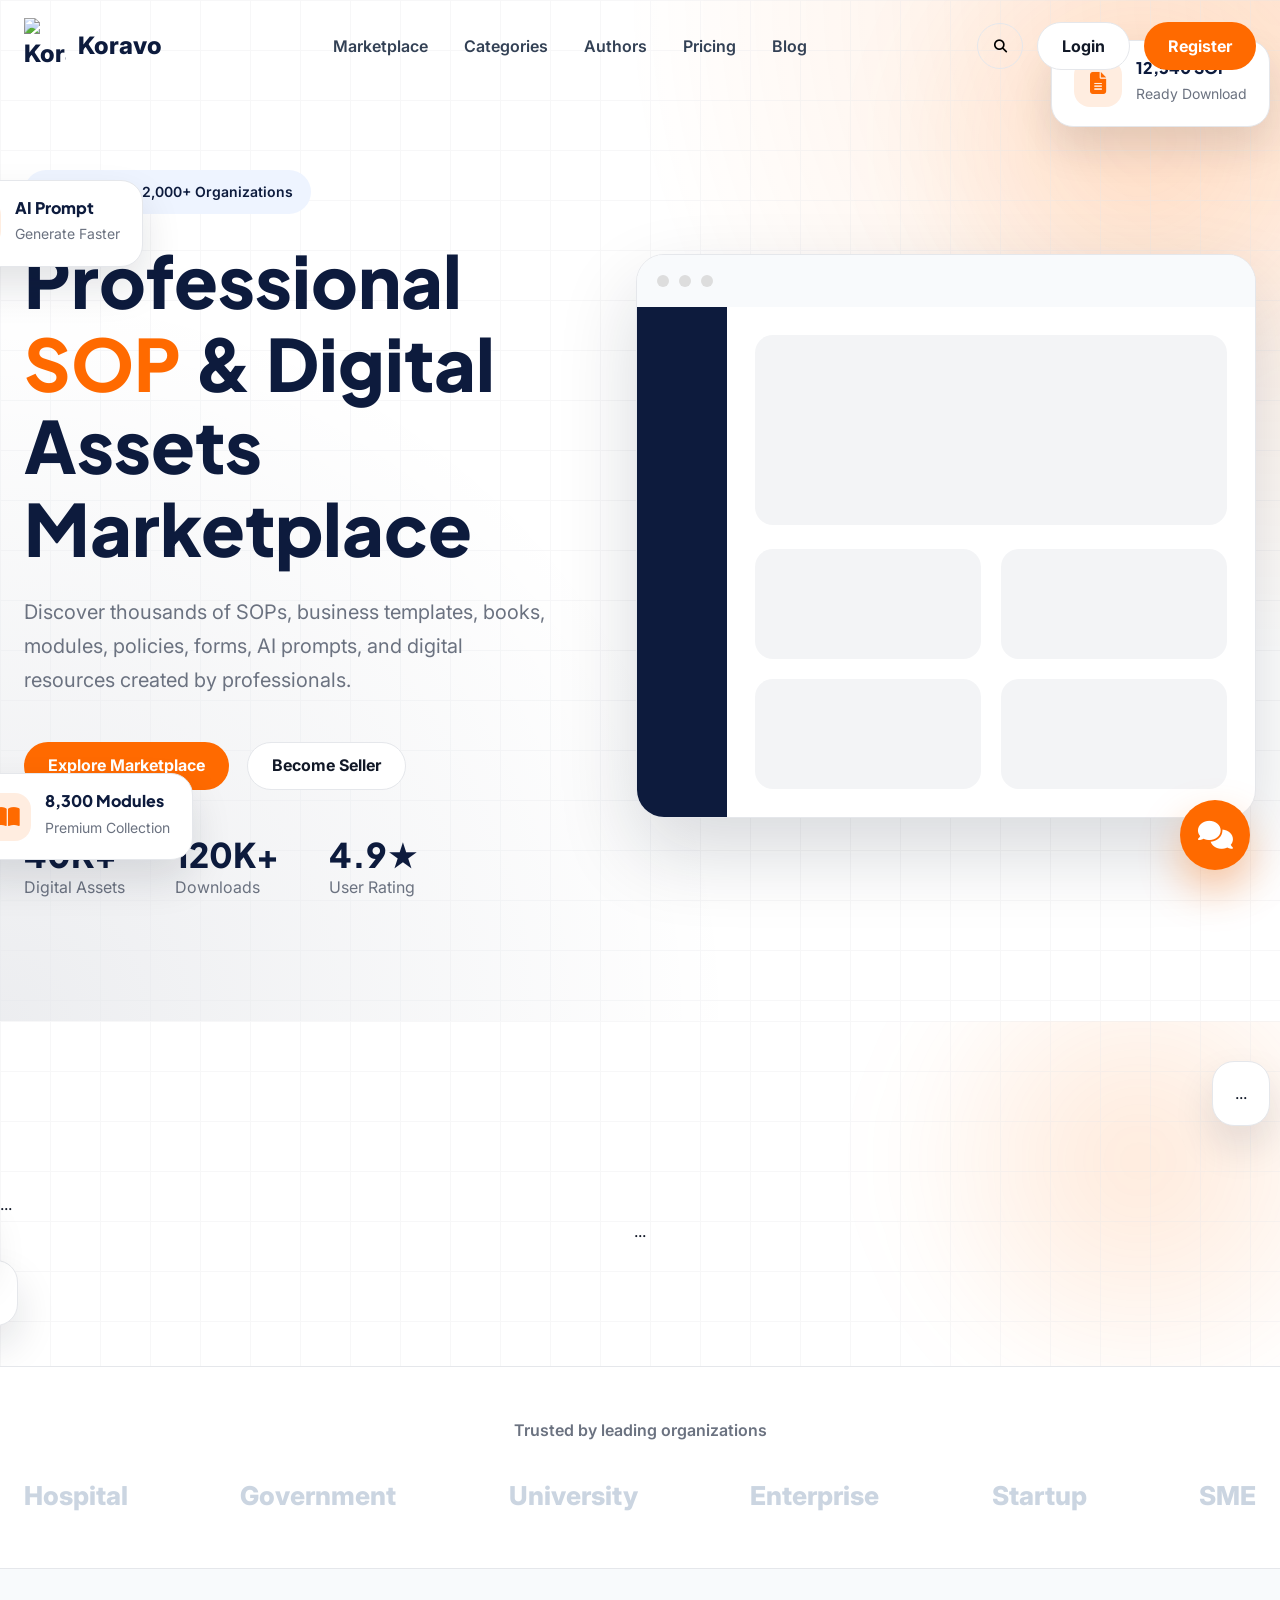
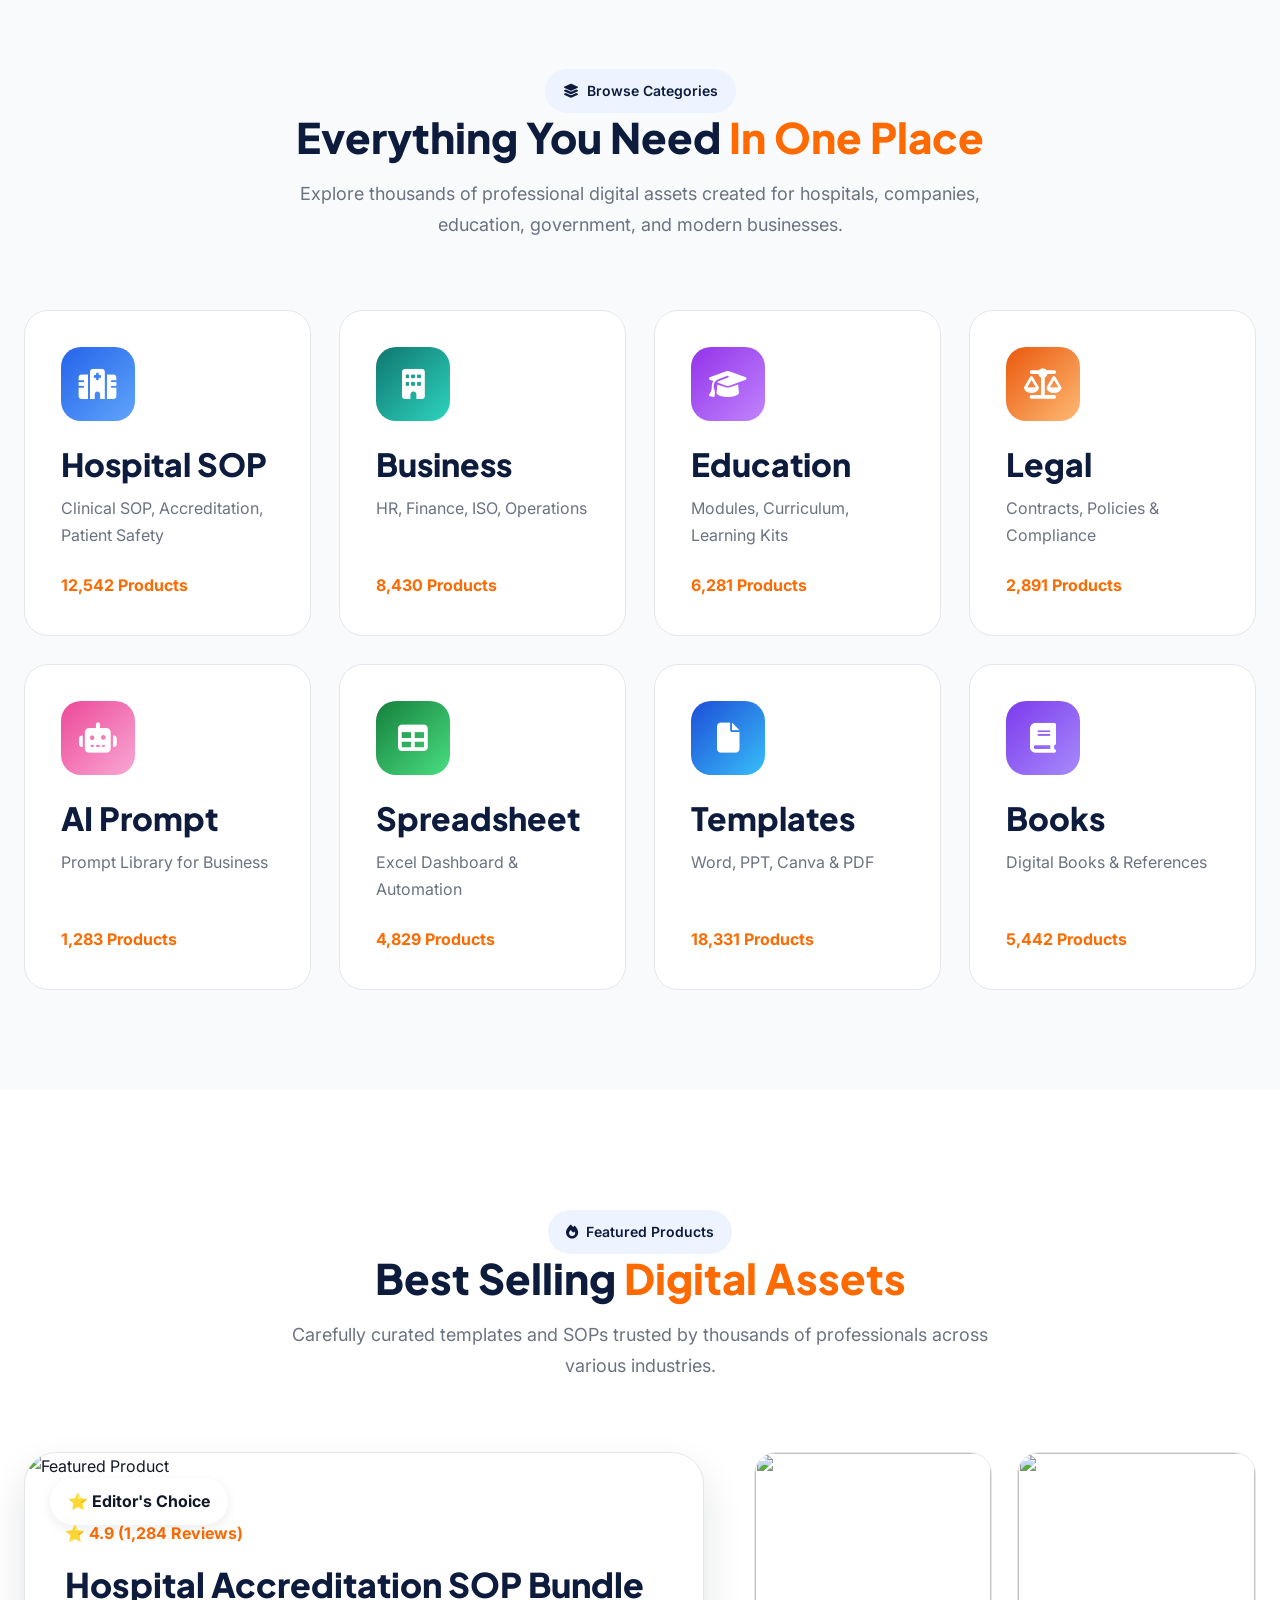
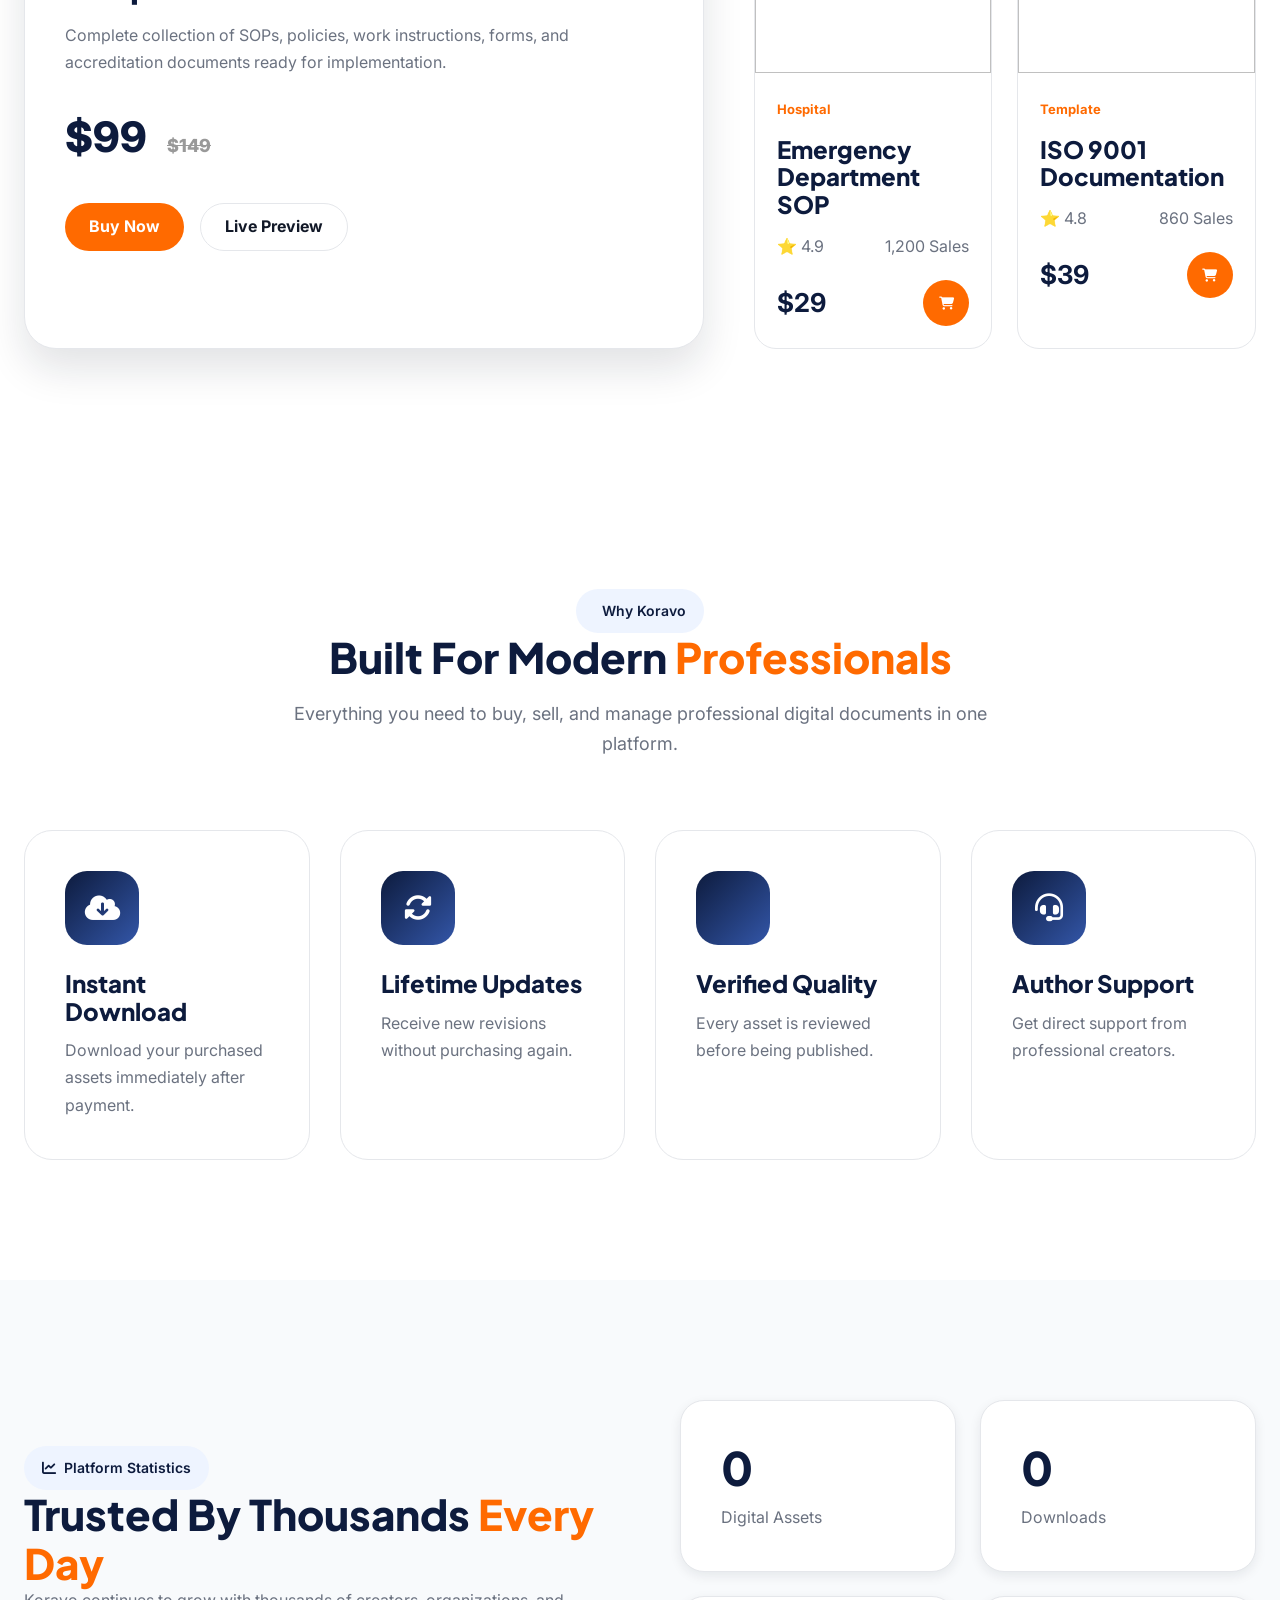
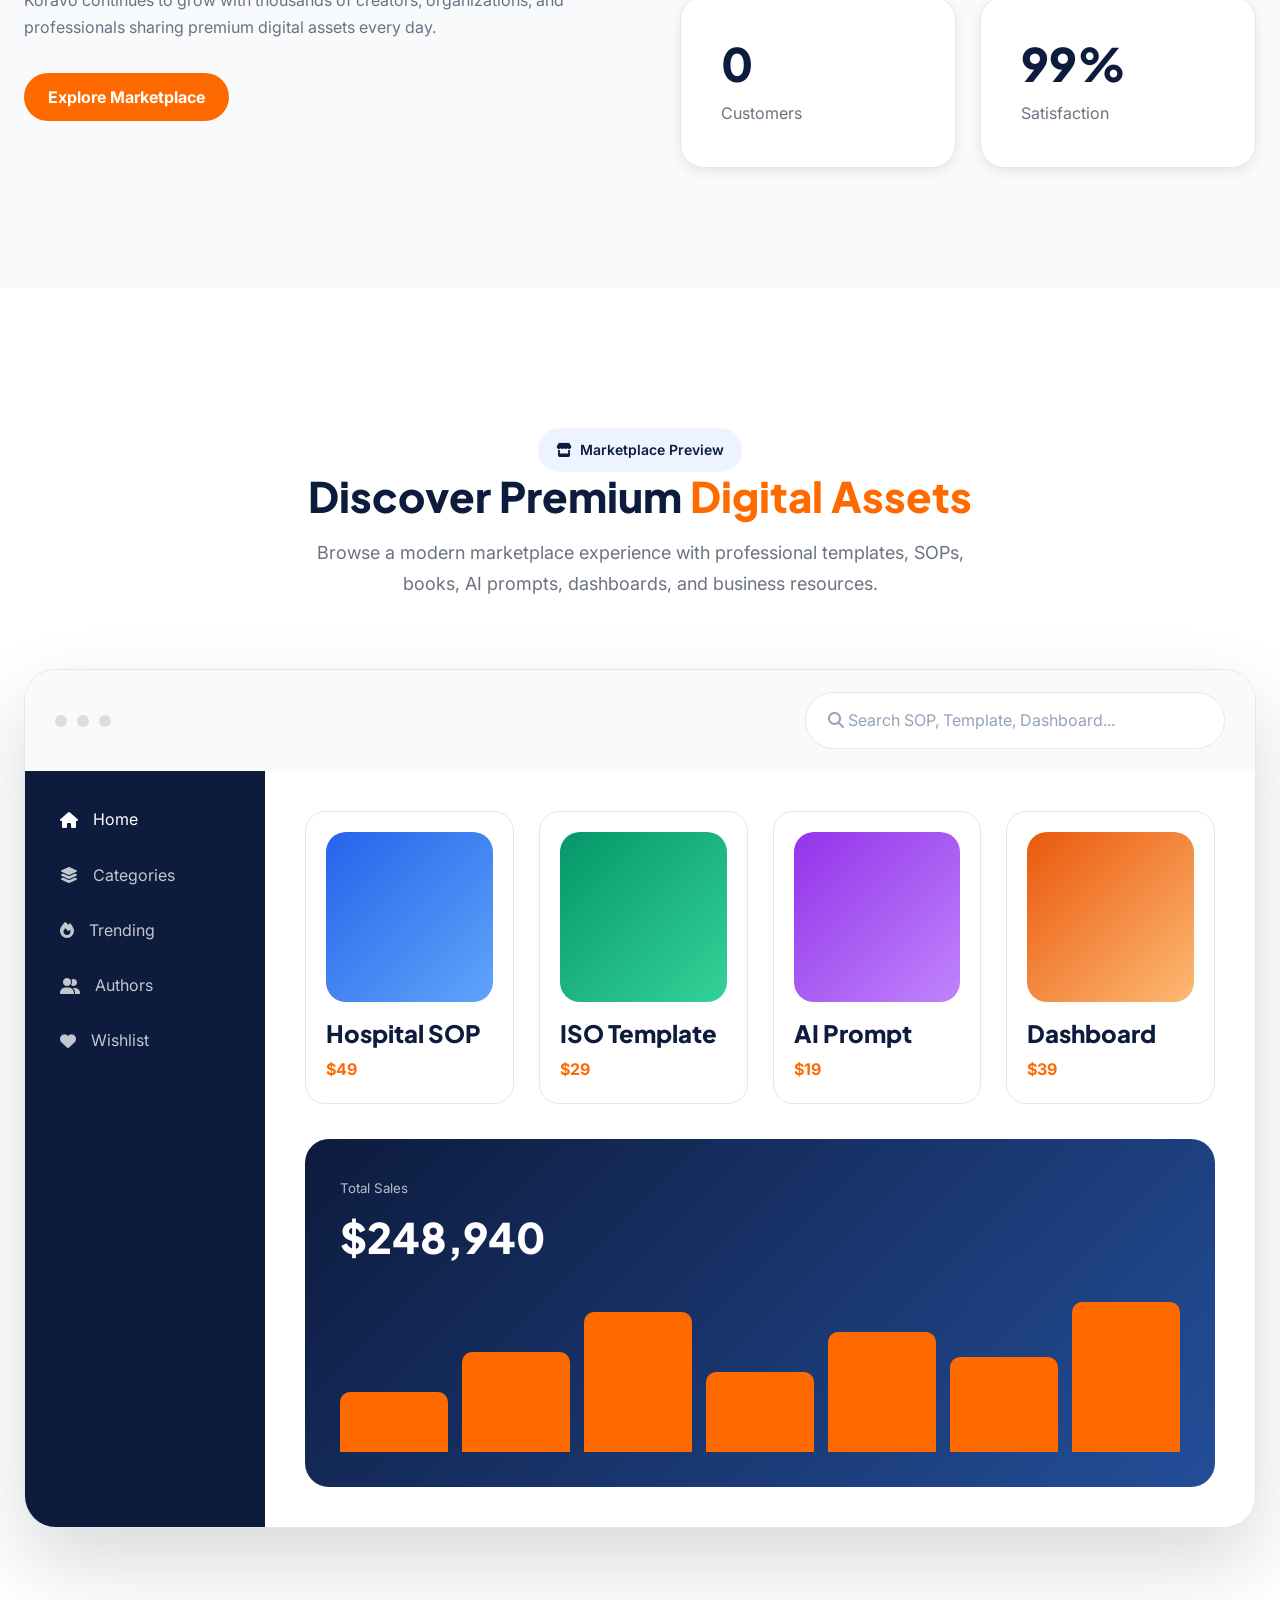
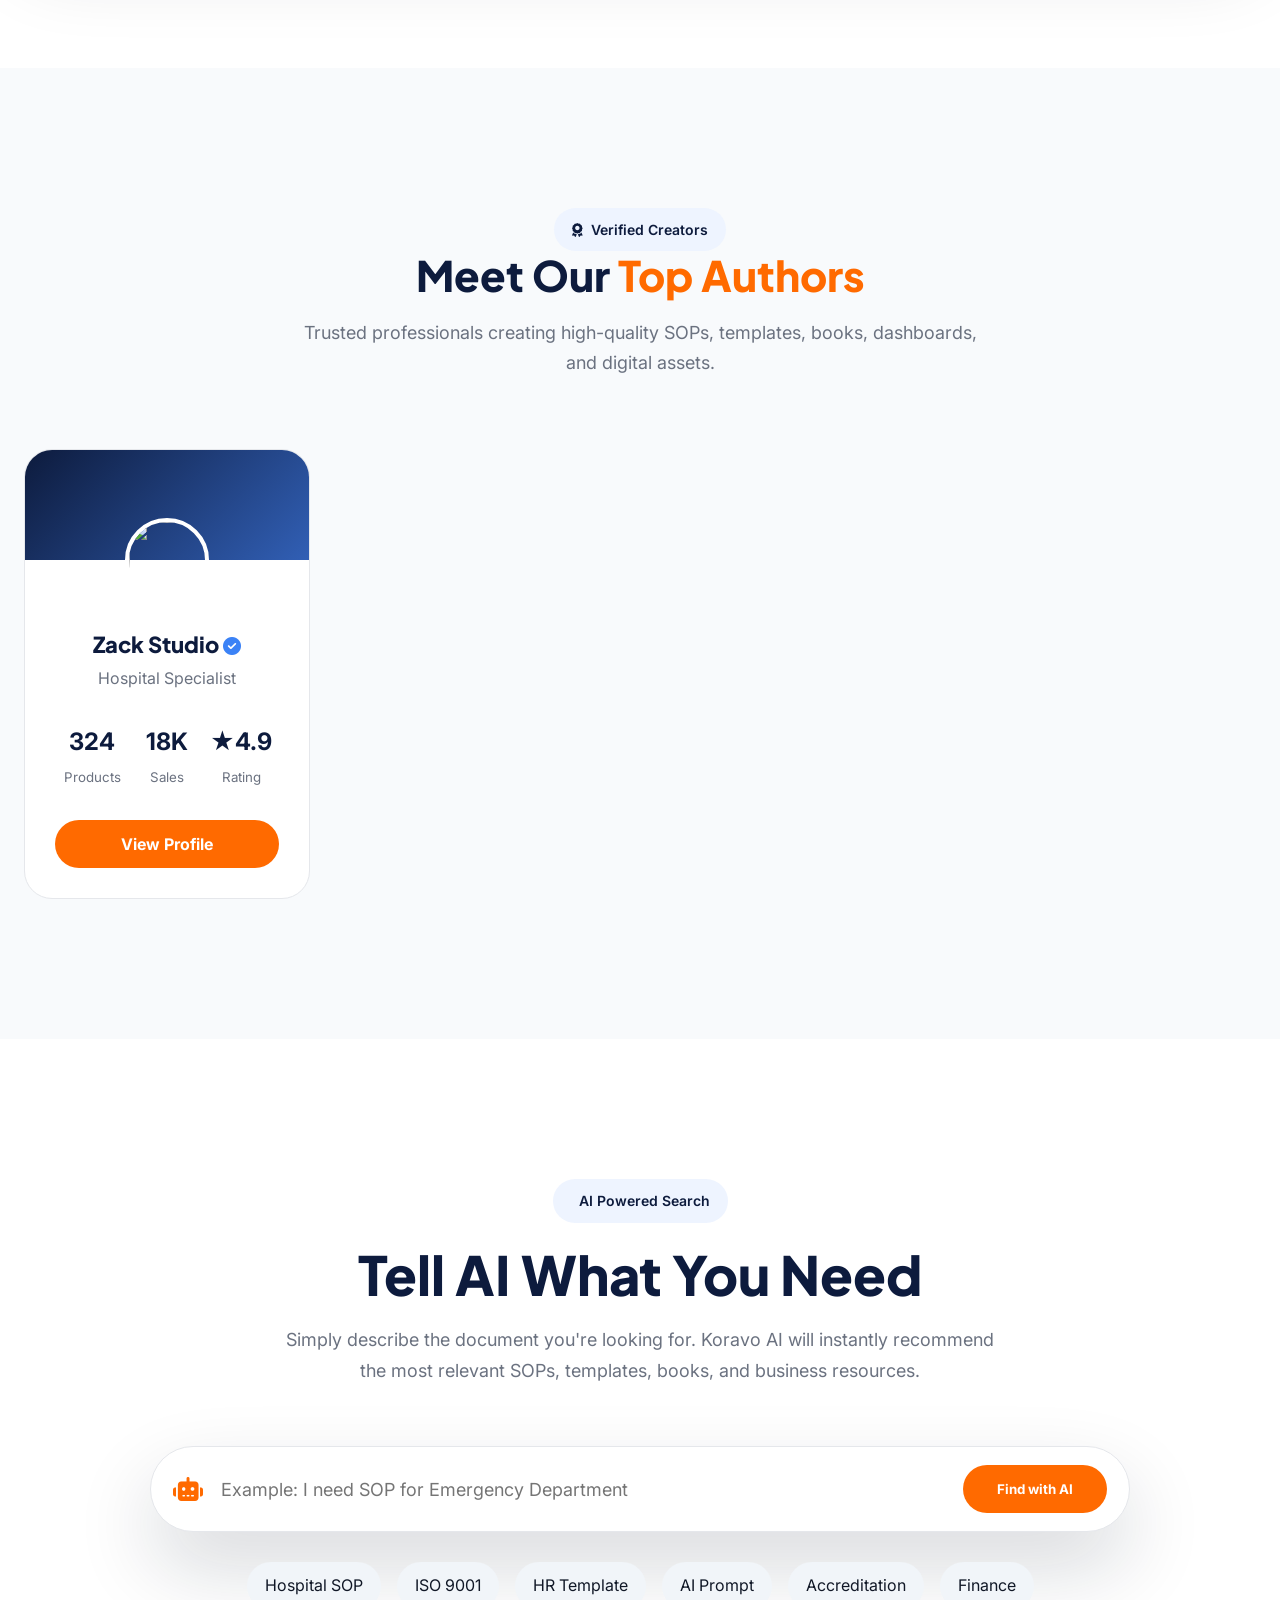
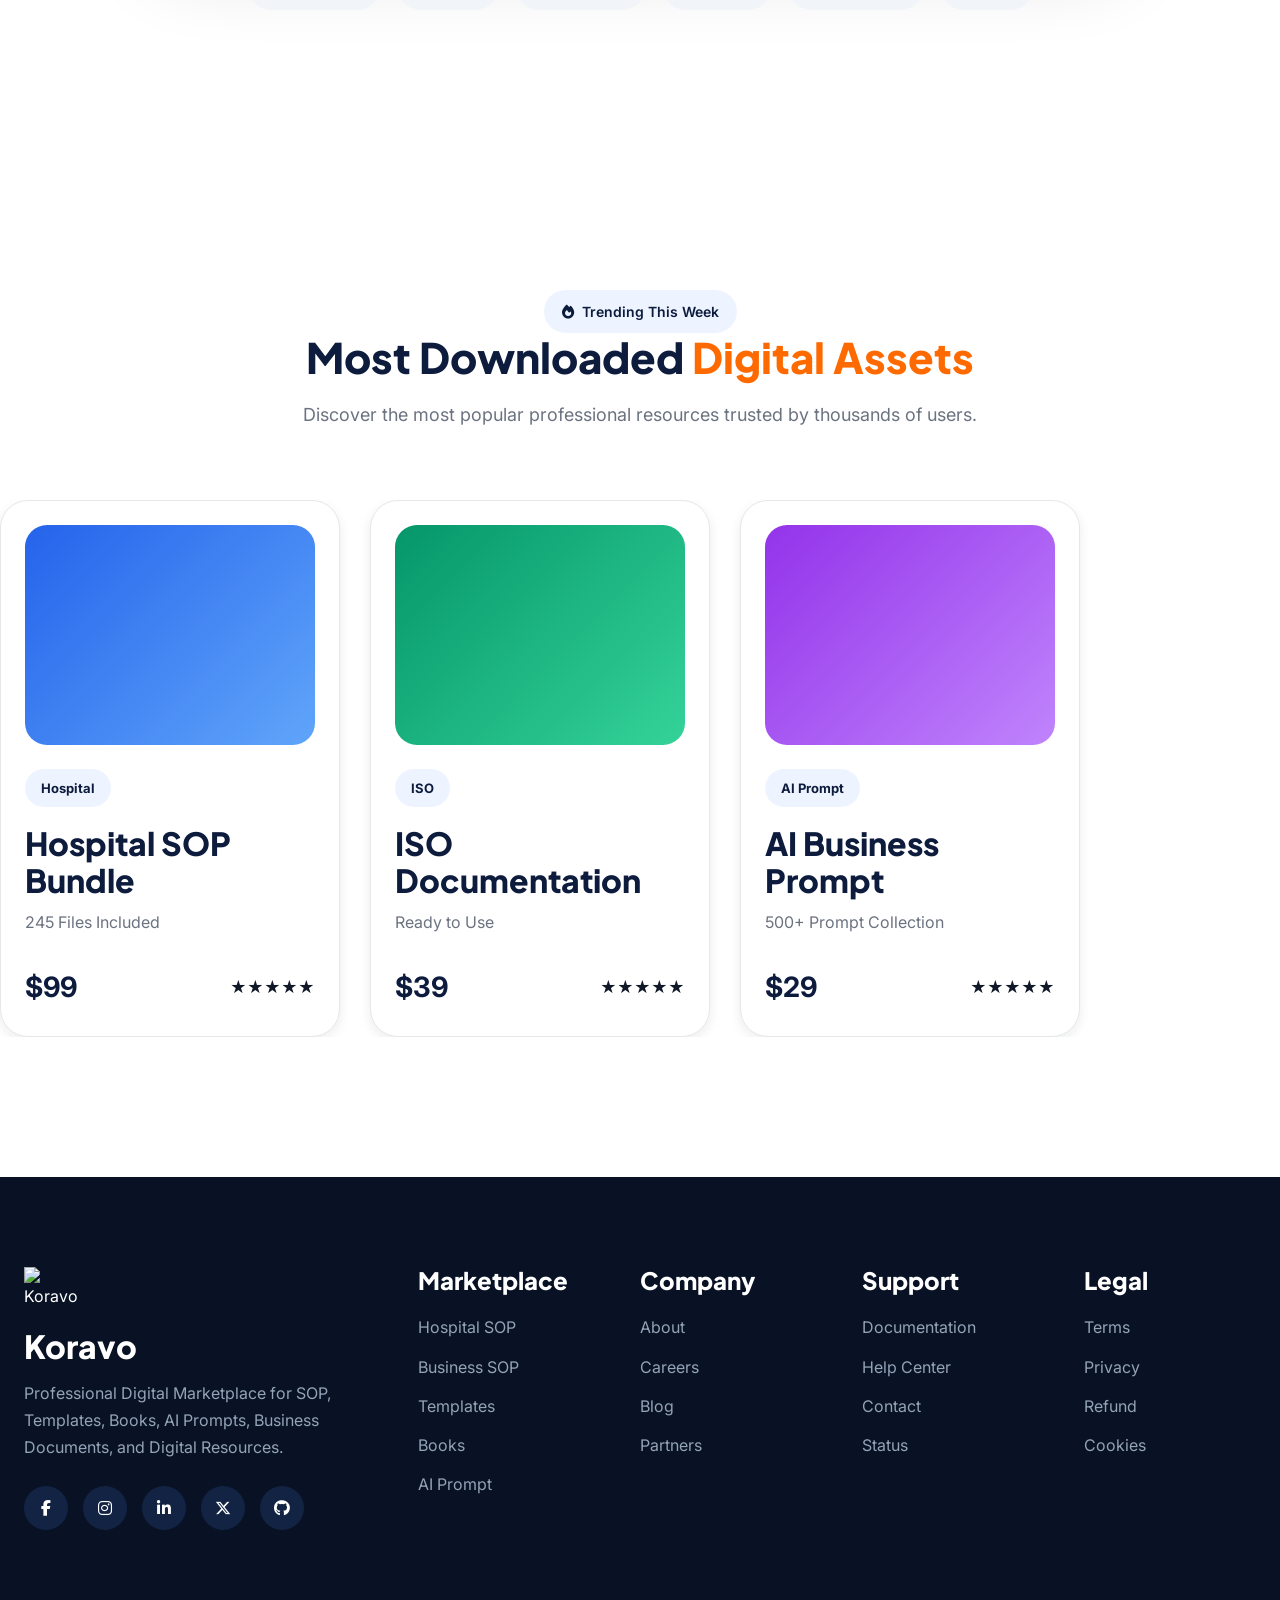
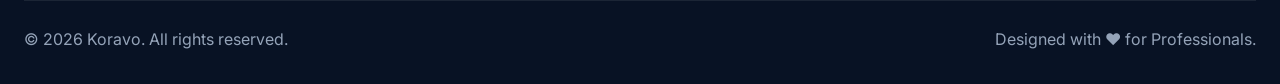
==== index.html @ 61881cd0 "landing page" ====
<!doctype html>
<html lang="en">
  <head>
    <meta charset="UTF-8" />
    <meta name="viewport" content="width=device-width, initial-scale=1.0" />

    <title>Koravo - Professional Digital Marketplace</title>

    <link rel="stylesheet" href="assets/css/variables.css" />
    <link rel="stylesheet" href="assets/css/style.css" />
    <link rel="stylesheet" href="assets/css/components.css" />
    <link rel="stylesheet" href="assets/css/animations.css" />
    <link rel="stylesheet" href="assets/css/responsive.css" />

    <link
      rel="stylesheet"
      href="https://cdnjs.cloudflare.com/ajax/libs/font-awesome/6.7.2/css/all.min.css"
    />
  </head>
  <body>
    <header class="navbar">
      <div class="container">
        <div class="navbar__wrapper">
          <!-- Logo -->

          <a href="#" class="navbar__logo">
            <img src="assets/images/logo.svg" alt="Koravo" />

            <span>Koravo</span>
          </a>

          <!-- Menu -->

          <nav class="navbar__menu">
            <ul>
              <li>
                <a href="#">Marketplace</a>
              </li>

              <li>
                <a href="#">Categories</a>
              </li>

              <li>
                <a href="#">Authors</a>
              </li>

              <li>
                <a href="#">Pricing</a>
              </li>

              <li>
                <a href="#">Blog</a>
              </li>
            </ul>
          </nav>

          <!-- Right -->

          <div class="navbar__right">
            <button class="search-btn">
              <i class="fa-solid fa-magnifying-glass"></i>
            </button>

            <a href="#" class="btn btn-light"> Login </a>

            <a href="#" class="btn btn-primary"> Register </a>

            <button class="mobile-toggle">
              <i class="fa-solid fa-bars"></i>
            </button>
          </div>
        </div>
      </div>
    </header>
    <!--====================================
    HERO
=====================================-->

    <section class="hero">
      <div class="hero__bg"></div>

      <div class="container">
        <div class="hero__wrapper">
          <!-- LEFT -->

          <div class="hero__content">
            <span class="badge">
              <i class="fa-solid fa-shield-heart"></i>

              Trusted by 2,000+ Organizations
            </span>

            <h1 class="hero__title">
              Professional

              <span class="text-orange"> SOP </span>

              & Digital Assets Marketplace
            </h1>

            <p class="hero__subtitle">
              Discover thousands of SOPs, business templates, books, modules,
              policies, forms, AI prompts, and digital resources created by
              professionals.
            </p>

            <div class="hero__buttons">
              <a href="#" class="btn btn-primary"> Explore Marketplace </a>

              <a href="#" class="btn btn-light"> Become Seller </a>
            </div>

            <div class="hero__stats">
              <div>
                <h3>40K+</h3>

                <span>Digital Assets</span>
              </div>

              <div>
                <h3>120K+</h3>

                <span>Downloads</span>
              </div>

              <div>
                <h3>4.9★</h3>

                <span>User Rating</span>
              </div>
            </div>
          </div>

          <!-- RIGHT -->

          <div class="hero__image">
            <div class="dashboard-card">
              <div class="dashboard-top">
                <span></span>
                <span></span>
                <span></span>
              </div>

              <div class="dashboard-body">
                <div class="dashboard-sidebar"></div>

                <div class="dashboard-content">
                  <div class="dashboard-box large"></div>

                  <div class="dashboard-grid">
                    <div class="dashboard-box"></div>
                    <div class="dashboard-box"></div>
                    <div class="dashboard-box"></div>
                    <div class="dashboard-box"></div>
                  </div>
                </div>
              </div>
            </div>
          </div>
        </div>
      </div>
    </section>

    <section class="hero">
      ...

      <div class="hero__image">
        ...

        <div class="hero__floating hero__floating--1">...</div>

        <div class="hero__floating hero__floating--2">...</div>

        <div class="hero__floating hero__floating--3">...</div>
      </div>
    </section>

    <div class="hero__floating hero__floating--1">
      <i class="fa-solid fa-file-lines"></i>

      <div>
        <h4>12,540 SOP</h4>

        <span>Ready Download</span>
      </div>
    </div>

    <div class="hero__floating hero__floating--2">
      <i class="fa-solid fa-book-open"></i>

      <div>
        <h4>8,300 Modules</h4>

        <span>Premium Collection</span>
      </div>
    </div>

    <div class="hero__floating hero__floating--3">
      <i class="fa-solid fa-wand-magic-sparkles"></i>

      <div>
        <h4>AI Prompt</h4>

        <span>Generate Faster</span>
      </div>
    </div>

    <section class="trusted">
      <div class="container">
        <p>Trusted by leading organizations</p>

        <div class="trusted__logos">
          <span>Hospital</span>

          <span>Government</span>

          <span>University</span>

          <span>Enterprise</span>

          <span>Startup</span>

          <span>SME</span>
        </div>
      </div>
    </section>
    <!--=====================================
    CATEGORY
======================================-->

    <section class="category">
      <div class="container">
        <div class="section-title">
          <span class="badge">
            <i class="fa-solid fa-layer-group"></i>

            Browse Categories
          </span>

          <h2>
            Everything You Need
            <span class="text-orange">In One Place</span>
          </h2>

          <p>
            Explore thousands of professional digital assets created for
            hospitals, companies, education, government, and modern businesses.
          </p>
        </div>

        <div class="category__grid">
          <!-- CARD -->

          <div class="category-card">
            <div class="category-card__icon hospital">
              <i class="fa-solid fa-hospital"></i>
            </div>

            <h3>Hospital SOP</h3>

            <p>Clinical SOP, Accreditation, Patient Safety</p>

            <span>12,542 Products</span>
          </div>

          <!-- CARD -->

          <div class="category-card">
            <div class="category-card__icon company">
              <i class="fa-solid fa-building"></i>
            </div>

            <h3>Business</h3>

            <p>HR, Finance, ISO, Operations</p>

            <span>8,430 Products</span>
          </div>

          <!-- CARD -->

          <div class="category-card">
            <div class="category-card__icon education">
              <i class="fa-solid fa-graduation-cap"></i>
            </div>

            <h3>Education</h3>

            <p>Modules, Curriculum, Learning Kits</p>

            <span>6,281 Products</span>
          </div>

          <!-- CARD -->

          <div class="category-card">
            <div class="category-card__icon legal">
              <i class="fa-solid fa-scale-balanced"></i>
            </div>

            <h3>Legal</h3>

            <p>Contracts, Policies & Compliance</p>

            <span>2,891 Products</span>
          </div>

          <!-- CARD -->

          <div class="category-card">
            <div class="category-card__icon ai">
              <i class="fa-solid fa-robot"></i>
            </div>

            <h3>AI Prompt</h3>

            <p>Prompt Library for Business</p>

            <span>1,283 Products</span>
          </div>

          <!-- CARD -->

          <div class="category-card">
            <div class="category-card__icon excel">
              <i class="fa-solid fa-table"></i>
            </div>

            <h3>Spreadsheet</h3>

            <p>Excel Dashboard & Automation</p>

            <span>4,829 Products</span>
          </div>

          <!-- CARD -->

          <div class="category-card">
            <div class="category-card__icon template">
              <i class="fa-solid fa-file"></i>
            </div>

            <h3>Templates</h3>

            <p>Word, PPT, Canva & PDF</p>

            <span>18,331 Products</span>
          </div>

          <!-- CARD -->

          <div class="category-card">
            <div class="category-card__icon books">
              <i class="fa-solid fa-book"></i>
            </div>

            <h3>Books</h3>

            <p>Digital Books & References</p>

            <span>5,442 Products</span>
          </div>
        </div>
      </div>
    </section>
    <!--=====================================
    FEATURED PRODUCTS
======================================-->

    <section class="featured">
      <div class="container">
        <div class="section-title">
          <span class="badge">
            <i class="fa-solid fa-fire"></i>

            Featured Products
          </span>

          <h2>
            Best Selling
            <span class="text-orange">Digital Assets</span>
          </h2>

          <p>
            Carefully curated templates and SOPs trusted by thousands of
            professionals across various industries.
          </p>
        </div>

        <div class="featured__wrapper">
          <!-- LEFT -->

          <div class="featured-highlight">
            <div class="featured-highlight__image">
              <img
                src="assets/images/featured-preview.png"
                alt="Featured Product"
              />

              <span class="featured-label"> ⭐ Editor's Choice </span>
            </div>

            <div class="featured-highlight__content">
              <div class="featured-meta">⭐ 4.9 (1,284 Reviews)</div>

              <h3>Hospital Accreditation SOP Bundle</h3>

              <p>
                Complete collection of SOPs, policies, work instructions, forms,
                and accreditation documents ready for implementation.
              </p>

              <div class="featured-price">
                $99

                <small>$149</small>
              </div>

              <div class="featured-buttons">
                <a href="#" class="btn btn-primary"> Buy Now </a>

                <a href="#" class="btn btn-light"> Live Preview </a>
              </div>
            </div>
          </div>

          <!-- RIGHT -->

          <div class="product-grid">
            <!-- CARD -->

            <div class="product-card">
              <img src="assets/images/product1.jpg" />

              <div class="product-card__body">
                <span class="product-category"> Hospital </span>

                <h4>Emergency Department SOP</h4>

                <div class="product-info">
                  ⭐ 4.9

                  <span> 1,200 Sales </span>
                </div>

                <div class="product-footer">
                  <strong> $29 </strong>

                  <button>
                    <i class="fa-solid fa-cart-shopping"></i>
                  </button>
                </div>
              </div>
            </div>

            <!-- CARD -->

            <div class="product-card">
              <img src="assets/images/product2.jpg" />

              <div class="product-card__body">
                <span class="product-category"> Template </span>

                <h4>ISO 9001 Documentation</h4>

                <div class="product-info">
                  ⭐ 4.8

                  <span> 860 Sales </span>
                </div>

                <div class="product-footer">
                  <strong> $39 </strong>

                  <button>
                    <i class="fa-solid fa-cart-shopping"></i>
                  </button>
                </div>
              </div>
            </div>

            <!-- Tambahkan card lain dengan pola yang sama -->
          </div>
        </div>
      </div>
    </section>
    <!--=====================================
        WHY KORAVO
======================================-->

    <section class="why">
      <div class="container">
        <div class="section-title">
          <span class="badge">
            <i class="fa-solid fa-sparkles"></i>

            Why Koravo
          </span>

          <h2>
            Built For Modern
            <span class="text-orange"> Professionals </span>
          </h2>

          <p>
            Everything you need to buy, sell, and manage professional digital
            documents in one platform.
          </p>
        </div>

        <div class="why__grid">
          <!-- CARD -->

          <div class="why-card">
            <div class="why-card__icon">
              <i class="fa-solid fa-cloud-arrow-down"></i>
            </div>

            <h3>Instant Download</h3>

            <p>Download your purchased assets immediately after payment.</p>
          </div>

          <!-- CARD -->

          <div class="why-card">
            <div class="why-card__icon">
              <i class="fa-solid fa-rotate"></i>
            </div>

            <h3>Lifetime Updates</h3>

            <p>Receive new revisions without purchasing again.</p>
          </div>

          <!-- CARD -->

          <div class="why-card">
            <div class="why-card__icon">
              <i class="fa-solid fa-shield-check"></i>
            </div>

            <h3>Verified Quality</h3>

            <p>Every asset is reviewed before being published.</p>
          </div>

          <!-- CARD -->

          <div class="why-card">
            <div class="why-card__icon">
              <i class="fa-solid fa-headset"></i>
            </div>

            <h3>Author Support</h3>

            <p>Get direct support from professional creators.</p>
          </div>
        </div>
      </div>
    </section>
    <!--=====================================
        PLATFORM STATS
======================================-->

    <section class="stats">
      <div class="container">
        <div class="stats__wrapper">
          <!-- LEFT -->

          <div class="stats__content">
            <span class="badge">
              <i class="fa-solid fa-chart-line"></i>

              Platform Statistics
            </span>

            <h2>
              Trusted By Thousands
              <span class="text-orange"> Every Day </span>
            </h2>

            <p>
              Koravo continues to grow with thousands of creators,
              organizations, and professionals sharing premium digital assets
              every day.
            </p>

            <a href="#" class="btn btn-primary mt-4"> Explore Marketplace </a>
          </div>

          <!-- RIGHT -->

          <div class="stats-dashboard">
            <div class="stats-card">
              <h3 class="counter" data-target="42000">0</h3>

              <p>Digital Assets</p>
            </div>

            <div class="stats-card">
              <h3 class="counter" data-target="128000">0</h3>

              <p>Downloads</p>
            </div>

            <div class="stats-card">
              <h3 class="counter" data-target="15420">0</h3>

              <p>Customers</p>
            </div>

            <div class="stats-card">
              <h3>99%</h3>

              <p>Satisfaction</p>
            </div>
          </div>
        </div>
      </div>
    </section>
    <!--=====================================
        MARKETPLACE PREVIEW
======================================-->

    <section class="market-preview">
      <div class="container">
        <div class="section-title">
          <span class="badge">
            <i class="fa-solid fa-store"></i>

            Marketplace Preview
          </span>

          <h2>
            Discover Premium
            <span class="text-orange"> Digital Assets </span>
          </h2>

          <p>
            Browse a modern marketplace experience with professional templates,
            SOPs, books, AI prompts, dashboards, and business resources.
          </p>
        </div>

        <div class="market-window">
          <!-- Header -->

          <div class="market-window__header">
            <div class="window-action">
              <span></span>
              <span></span>
              <span></span>
            </div>

            <div class="market-search">
              <i class="fa-solid fa-magnifying-glass"></i>

              Search SOP, Template, Dashboard...
            </div>
          </div>

          <!-- Body -->

          <div class="market-window__body">
            <aside class="market-sidebar">
              <ul>
                <li class="active">
                  <i class="fa-solid fa-house"></i>
                  Home
                </li>

                <li>
                  <i class="fa-solid fa-layer-group"></i>
                  Categories
                </li>

                <li>
                  <i class="fa-solid fa-fire"></i>
                  Trending
                </li>

                <li>
                  <i class="fa-solid fa-user-group"></i>
                  Authors
                </li>

                <li>
                  <i class="fa-solid fa-heart"></i>
                  Wishlist
                </li>
              </ul>
            </aside>

            <div class="market-content">
              <div class="market-grid">
                <div class="mini-product">
                  <div class="thumb thumb-blue"></div>

                  <h4>Hospital SOP</h4>

                  <span>$49</span>
                </div>

                <div class="mini-product">
                  <div class="thumb thumb-green"></div>

                  <h4>ISO Template</h4>

                  <span>$29</span>
                </div>

                <div class="mini-product">
                  <div class="thumb thumb-purple"></div>

                  <h4>AI Prompt</h4>

                  <span>$19</span>
                </div>

                <div class="mini-product">
                  <div class="thumb thumb-orange"></div>

                  <h4>Dashboard</h4>

                  <span>$39</span>
                </div>
              </div>

              <div class="sales-card">
                <div>
                  <small>Total Sales</small>

                  <h2>$248,940</h2>
                </div>

                <div class="chart">
                  <span></span>

                  <span></span>

                  <span></span>

                  <span></span>

                  <span></span>

                  <span></span>

                  <span></span>
                </div>
              </div>
            </div>
          </div>
        </div>
      </div>
    </section>
    <!--=====================================
        TOP AUTHORS
======================================-->

    <section class="authors">
      <div class="container">
        <div class="section-title">
          <span class="badge">
            <i class="fa-solid fa-award"></i>

            Verified Creators
          </span>

          <h2>
            Meet Our
            <span class="text-orange"> Top Authors </span>
          </h2>

          <p>
            Trusted professionals creating high-quality SOPs, templates, books,
            dashboards, and digital assets.
          </p>
        </div>

        <div class="authors__grid">
          <!-- AUTHOR -->

          <div class="author-card">
            <div class="author-card__cover"></div>

            <div class="author-card__avatar">
              <img src="assets/images/avatar1.jpg" alt="" />
            </div>

            <div class="author-card__body">
              <h3>
                Zack Studio

                <i class="fa-solid fa-circle-check"></i>
              </h3>

              <span> Hospital Specialist </span>

              <div class="author-stats">
                <div>
                  <strong> 324 </strong>

                  <small> Products </small>
                </div>

                <div>
                  <strong> 18K </strong>

                  <small> Sales </small>
                </div>

                <div>
                  <strong> ★4.9 </strong>

                  <small> Rating </small>
                </div>
              </div>

              <a href="#" class="btn btn-primary w-100"> View Profile </a>
            </div>
          </div>

          <!-- Copy 3 author-card lagi -->
        </div>
      </div>
    </section>
    <!--=====================================
        AI SEARCH
======================================-->

    <section class="ai-search">
      <div class="container">
        <div class="ai-search__wrapper">
          <div class="ai-search__content">
            <span class="badge">
              <i class="fa-solid fa-sparkles"></i>

              AI Powered Search
            </span>

            <h2>Tell AI What You Need</h2>

            <p>
              Simply describe the document you're looking for. Koravo AI will
              instantly recommend the most relevant SOPs, templates, books, and
              business resources.
            </p>
          </div>

          <div class="ai-search__box">
            <div class="search-input">
              <i class="fa-solid fa-robot"></i>

              <input
                type="text"
                placeholder="Example: I need SOP for Emergency Department"
              />

              <button>Find with AI</button>
            </div>

            <div class="search-tags">
              <span>Hospital SOP</span>

              <span>ISO 9001</span>

              <span>HR Template</span>

              <span>AI Prompt</span>

              <span>Accreditation</span>

              <span>Finance</span>
            </div>
          </div>
        </div>
      </div>
    </section>
    <!--=====================================
        TRENDING PRODUCTS
======================================-->

    <section class="trending">
      <div class="container">
        <div class="section-title">
          <span class="badge">
            <i class="fa-solid fa-fire"></i>

            Trending This Week
          </span>

          <h2>
            Most Downloaded
            <span class="text-orange"> Digital Assets </span>
          </h2>

          <p>
            Discover the most popular professional resources trusted by
            thousands of users.
          </p>
        </div>
      </div>

      <div class="marquee">
        <div class="marquee__content">
          <!-- CARD -->

          <div class="showcase-card">
            <div class="showcase-thumb blue"></div>

            <span class="label"> Hospital </span>

            <h3>Hospital SOP Bundle</h3>

            <p>245 Files Included</p>

            <div class="showcase-footer">
              <strong> $99 </strong>

              <span> ★★★★★ </span>
            </div>
          </div>

          <!-- Copy card sebanyak yang dibutuhkan -->

          <div class="showcase-card">
            <div class="showcase-thumb green"></div>

            <span class="label"> ISO </span>

            <h3>ISO Documentation</h3>

            <p>Ready to Use</p>

            <div class="showcase-footer">
              <strong>$39</strong>

              <span>★★★★★</span>
            </div>
          </div>

          <div class="showcase-card">
            <div class="showcase-thumb purple"></div>

            <span class="label"> AI Prompt </span>

            <h3>AI Business Prompt</h3>

            <p>500+ Prompt Collection</p>

            <div class="showcase-footer">
              <strong>$29</strong>

              <span>★★★★★</span>
            </div>
          </div>

          <!-- Duplicate cards untuk infinite loop -->
        </div>
      </div>
    </section>
    <!--=====================================
    FOOTER
======================================-->

    <footer class="footer">
      <div class="container">
        <div class="footer__top">
          <div class="footer-brand">
            <img src="assets/images/logo.svg" alt="Koravo" />

            <h3>Koravo</h3>

            <p>
              Professional Digital Marketplace for SOP, Templates, Books, AI
              Prompts, Business Documents, and Digital Resources.
            </p>

            <div class="footer-social">
              <a href="#"><i class="fab fa-facebook-f"></i></a>

              <a href="#"><i class="fab fa-instagram"></i></a>

              <a href="#"><i class="fab fa-linkedin-in"></i></a>

              <a href="#"><i class="fab fa-x-twitter"></i></a>

              <a href="#"><i class="fab fa-github"></i></a>
            </div>
          </div>

          <div class="footer-links">
            <h4>Marketplace</h4>

            <a href="#">Hospital SOP</a>

            <a href="#">Business SOP</a>

            <a href="#">Templates</a>

            <a href="#">Books</a>

            <a href="#">AI Prompt</a>
          </div>

          <div class="footer-links">
            <h4>Company</h4>

            <a href="#">About</a>

            <a href="#">Careers</a>

            <a href="#">Blog</a>

            <a href="#">Partners</a>
          </div>

          <div class="footer-links">
            <h4>Support</h4>

            <a href="#">Documentation</a>

            <a href="#">Help Center</a>

            <a href="#">Contact</a>

            <a href="#">Status</a>
          </div>

          <div class="footer-links">
            <h4>Legal</h4>

            <a href="#">Terms</a>

            <a href="#">Privacy</a>

            <a href="#">Refund</a>

            <a href="#">Cookies</a>
          </div>
        </div>

        <div class="footer-bottom">
          <span> © 2026 Koravo. All rights reserved. </span>

          <span> Designed with ❤️ for Professionals. </span>
        </div>
      </div>
    </footer>
    <!--=====================================
    FLOATING CHAT
======================================-->
    <a href="#" class="floating-chat">
      <i class="fa-solid fa-comments"></i>
    </a>
    <button id="backToTop">
      <i class="fa-solid fa-arrow-up"></i>
    </button>
  </body>
</html>
---- assets/css/variables.css ----
/* ==========================================
   KORAVO DESIGN SYSTEM
   Version : 1.0
========================================== */

:root {
  /*==================================
      COLORS
    ==================================*/

  --primary: #0d1b3d;
  --primary-light: #1f3a6d;
  --primary-dark: #081224;

  --secondary: #ff6a00;
  --secondary-hover: #e65f00;

  --success: #10b981;
  --warning: #f59e0b;
  --danger: #ef4444;
  --info: #3b82f6;

  --white: #ffffff;

  --gray-50: #f8fafc;
  --gray-100: #f1f5f9;
  --gray-200: #e2e8f0;
  --gray-300: #cbd5e1;
  --gray-400: #94a3b8;
  --gray-500: #64748b;
  --gray-600: #475569;
  --gray-700: #334155;
  --gray-800: #1e293b;
  --gray-900: #0f172a;

  --text: #111827;
  --text-light: #6b7280;

  --border: #e5e7eb;

  --background: #ffffff;
  --section: #f8fafc;
  --card: #ffffff;

  /*==================================
      TYPOGRAPHY
    ==================================*/

  --font-heading: "Plus Jakarta Sans", sans-serif;
  --font-body: "Inter", sans-serif;

  --fs-hero: 72px;
  --fs-h1: 56px;
  --fs-h2: 42px;
  --fs-h3: 32px;
  --fs-h4: 24px;
  --fs-h5: 20px;

  --fs-body-lg: 18px;
  --fs-body: 16px;
  --fs-small: 14px;
  --fs-xs: 12px;

  --fw-light: 300;
  --fw-normal: 400;
  --fw-medium: 500;
  --fw-semibold: 600;
  --fw-bold: 700;
  --fw-extrabold: 800;

  --line-height: 1.7;

  /*==================================
      SPACING
    ==================================*/

  --space-1: 4px;
  --space-2: 8px;
  --space-3: 12px;
  --space-4: 16px;
  --space-5: 20px;
  --space-6: 24px;
  --space-7: 32px;
  --space-8: 40px;
  --space-9: 48px;
  --space-10: 64px;
  --space-11: 80px;
  --space-12: 96px;
  --space-13: 120px;

  /*==================================
      CONTAINER
    ==================================*/

  --container: 1320px;

  /*==================================
      BORDER RADIUS
    ==================================*/

  --radius-sm: 10px;
  --radius-md: 16px;
  --radius-lg: 24px;
  --radius-xl: 32px;
  --radius-full: 9999px;

  /*==================================
      SHADOW
    ==================================*/

  --shadow-xs: 0 2px 4px rgba(15, 23, 42, 0.05);

  --shadow-sm: 0 4px 12px rgba(15, 23, 42, 0.08);

  --shadow-md: 0 10px 25px rgba(15, 23, 42, 0.1);

  --shadow-lg: 0 20px 40px rgba(15, 23, 42, 0.12);

  --shadow-xl: 0 35px 80px rgba(15, 23, 42, 0.16);

  /*==================================
      TRANSITION
    ==================================*/

  --transition: 0.3s ease;

  /*==================================
      HEADER
    ==================================*/

  --header-height: 82px;

  /*==================================
      Z INDEX
    ==================================*/

  --z-dropdown: 900;
  --z-fixed: 999;
  --z-modal: 9999;
}
---- assets/css/style.css ----
/* ======================================================
   KORAVO
   style.css
   Base Styles
====================================================== */

/*==============================
  GOOGLE FONTS
==============================*/

@import url("https://fonts.googleapis.com/css2?family=Inter:wght@300;400;500;600;700;800&family=Plus+Jakarta+Sans:wght@500;600;700;800&display=swap");

/*==============================
  RESET
==============================*/

*,
*::before,
*::after {
  margin: 0;
  padding: 0;
  box-sizing: border-box;
}

html {
  scroll-behavior: smooth;
}

body {
  font-family: var(--font-body);
  font-size: var(--fs-body);
  color: var(--text);
  background: var(--background);
  line-height: var(--line-height);
  overflow-x: hidden;
  text-rendering: optimizeLegibility;
  -webkit-font-smoothing: antialiased;
}

/*==============================
  SELECTION
==============================*/

::selection {
  background: var(--secondary);
  color: #fff;
}

/*==============================
  SCROLLBAR
==============================*/

::-webkit-scrollbar {
  width: 10px;
}

::-webkit-scrollbar-track {
  background: #f1f1f1;
}

::-webkit-scrollbar-thumb {
  background: var(--primary);
  border-radius: 50px;
}

::-webkit-scrollbar-thumb:hover {
  background: var(--secondary);
}

/*==============================
  IMAGES
==============================*/

img {
  max-width: 100%;
  display: block;
}

picture {
  display: block;
}

/*==============================
  LINKS
==============================*/

a {
  color: inherit;
  text-decoration: none;
  transition: var(--transition);
}

/*==============================
  LIST
==============================*/

ul,
ol {
  list-style: none;
}

/*==============================
  BUTTON
==============================*/

button {
  border: none;
  outline: none;
  background: none;
  cursor: pointer;
  font-family: inherit;
}

/*==============================
  INPUT
==============================*/

input,
textarea,
select {
  font-family: inherit;
  font-size: inherit;
  outline: none;
}

/*==============================
  HEADINGS
==============================*/

h1,
h2,
h3,
h4,
h5,
h6 {
  font-family: var(--font-heading);
  font-weight: 800;
  line-height: 1.15;
  color: var(--primary);
}

h1 {
  font-size: var(--fs-h1);
}

h2 {
  font-size: var(--fs-h2);
}

h3 {
  font-size: var(--fs-h3);
}

h4 {
  font-size: var(--fs-h4);
}

h5 {
  font-size: var(--fs-h5);
}

p {
  color: var(--text-light);
}

/*==============================
  CONTAINER
==============================*/

.container {
  width: 100%;
  max-width: var(--container);
  margin: auto;
  padding-inline: 24px;
}

/*==============================
  SECTION
==============================*/

section {
  padding: 100px 0;
}

/*==============================
  GRID
==============================*/

.grid {
  display: grid;
}

.flex {
  display: flex;
}

.flex-center {
  display: flex;
  justify-content: center;
  align-items: center;
}

.flex-between {
  display: flex;
  justify-content: space-between;
  align-items: center;
}

/*==============================
  UTILITIES
==============================*/

.text-center {
  text-align: center;
}

.w-100 {
  width: 100%;
}

.mt-1 {
  margin-top: 8px;
}

.mt-2 {
  margin-top: 16px;
}

.mt-3 {
  margin-top: 24px;
}

.mt-4 {
  margin-top: 32px;
}

.mt-5 {
  margin-top: 48px;
}

.mb-1 {
  margin-bottom: 8px;
}

.mb-2 {
  margin-bottom: 16px;
}

.mb-3 {
  margin-bottom: 24px;
}

.mb-4 {
  margin-bottom: 32px;
}

.mb-5 {
  margin-bottom: 48px;
}

/*==============================
  BADGE
==============================*/

.badge {
  display: inline-flex;
  align-items: center;
  gap: 8px;

  padding: 10px 18px;

  border-radius: 999px;

  background: #eef4ff;

  color: var(--primary);

  font-weight: 600;

  font-size: 14px;
}

/*==============================
  TITLE
==============================*/

.section-title {
  max-width: 700px;
  margin: auto;
  text-align: center;
}

.section-title h2 {
  margin-bottom: 18px;
}

.section-title p {
  font-size: 18px;
}

/*==============================
  GLASS EFFECT
==============================*/

.glass {
  background: rgba(255, 255, 255, 0.7);

  backdrop-filter: blur(20px);

  border: 1px solid rgba(255, 255, 255, 0.3);
}

/*==============================
  CARD
==============================*/

.card {
  background: #fff;

  border-radius: var(--radius-lg);

  border: 1px solid var(--border);

  box-shadow: var(--shadow-sm);

  transition: var(--transition);
}

.card:hover {
  transform: translateY(-6px);

  box-shadow: var(--shadow-lg);
}

/*==============================
  HIGHLIGHT TEXT
==============================*/

.text-primary {
  color: var(--primary);
}

.text-orange {
  color: var(--secondary);
}

.text-muted {
  color: var(--text-light);
}

/*==============================
  BACKGROUND
==============================*/

.bg-light {
  background: var(--section);
}

.bg-white {
  background: #fff;
}
---- assets/css/components.css ----
/*=========================================
    NAVBAR
=========================================*/

.navbar {
  position: fixed;
  top: 0;
  left: 0;

  width: 100%;

  z-index: 999;

  transition: 0.35s;

  padding: 18px 0;
}

.navbar.scrolled {
  background: rgba(255, 255, 255, 0.82);

  backdrop-filter: blur(18px);

  box-shadow: 0 10px 40px rgba(0, 0, 0, 0.05);
}

.navbar__wrapper {
  display: flex;

  justify-content: space-between;

  align-items: center;
}

.navbar__logo {
  display: flex;

  align-items: center;

  gap: 12px;

  font-size: 24px;

  font-weight: 800;

  color: var(--primary);
}

.navbar__logo img {
  width: 42px;
}

.navbar__menu ul {
  display: flex;

  gap: 36px;
}

.navbar__menu a {
  font-weight: 600;

  color: var(--gray-700);

  position: relative;
}

.navbar__menu a::after {
  content: "";

  position: absolute;

  left: 0;

  bottom: -8px;

  width: 0;

  height: 2px;

  background: var(--secondary);

  transition: 0.3s;
}

.navbar__menu a:hover {
  color: var(--primary);
}

.navbar__menu a:hover::after {
  width: 100%;
}

.navbar__right {
  display: flex;

  align-items: center;

  gap: 14px;
}

.search-btn {
  width: 46px;

  height: 46px;

  border-radius: 50%;

  border: 1px solid var(--border);

  transition: 0.3s;
}

.search-btn:hover {
  background: var(--primary);

  color: #fff;
}

.btn {
  display: inline-flex;

  align-items: center;

  justify-content: center;

  height: 48px;

  padding: 0 24px;

  border-radius: 999px;

  font-weight: 700;

  transition: 0.3s;
}

.btn-light {
  background: #fff;

  border: 1px solid var(--border);
}

.btn-light:hover {
  background: var(--gray-100);
}

.btn-primary {
  background: var(--secondary);

  color: #fff;
}

.btn-primary:hover {
  background: var(--secondary-hover);

  transform: translateY(-2px);
}

.mobile-toggle {
  display: none;

  font-size: 24px;
}
/*=========================================
            HERO
=========================================*/

.hero {
  position: relative;

  overflow: hidden;

  padding-top: 170px;

  padding-bottom: 120px;
}

.hero__bg {
  position: absolute;

  inset: 0;

  background:
    radial-gradient(
      circle at top right,
      rgba(255, 106, 0, 0.15),
      transparent 40%
    ),
    radial-gradient(
      circle at bottom left,
      rgba(13, 27, 61, 0.08),
      transparent 45%
    );

  z-index: -2;
}

.hero::before {
  content: "";

  position: absolute;

  inset: 0;

  background-image:
    linear-gradient(#e5e7eb 1px, transparent 1px),
    linear-gradient(90deg, #e5e7eb 1px, transparent 1px);

  background-size: 50px 50px;

  opacity: 0.3;

  z-index: -1;
}

.hero__wrapper {
  display: grid;

  grid-template-columns: 1fr 1fr;

  align-items: center;

  gap: 80px;
}

.hero__title {
  font-size: 72px;

  margin: 25px 0;
}

.hero__subtitle {
  font-size: 20px;

  max-width: 620px;
}

.hero__buttons {
  display: flex;

  gap: 18px;

  margin: 45px 0;
}

.hero__stats {
  display: flex;

  gap: 50px;
}

.hero__stats h3 {
  font-size: 34px;

  color: var(--primary);
}

.hero__stats span {
  color: var(--text-light);
}

.hero__image {
  display: flex;

  justify-content: center;
}
/*=========================================
        DASHBOARD MOCKUP
=========================================*/

.dashboard-card {
  width: 620px;

  background: white;

  border-radius: 28px;

  overflow: hidden;

  border: 1px solid var(--border);

  box-shadow: var(--shadow-xl);

  animation: floating 6s ease infinite;
}

.dashboard-top {
  display: flex;

  gap: 10px;

  padding: 20px;

  background: #f8fafc;
}

.dashboard-top span {
  width: 12px;

  height: 12px;

  border-radius: 50%;

  background: #ddd;
}

.dashboard-body {
  display: flex;
}

.dashboard-sidebar {
  width: 90px;

  min-height: 480px;

  background: #0d1b3d;
}

.dashboard-content {
  flex: 1;

  padding: 28px;
}

.dashboard-box {
  background: #f3f4f6;

  border-radius: 18px;

  height: 110px;
}

.dashboard-box.large {
  height: 190px;

  margin-bottom: 24px;
}

.dashboard-grid {
  display: grid;

  gap: 20px;

  grid-template-columns: repeat(2, 1fr);
}
/*=========================================
    FLOATING ELEMENTS
=========================================*/

.hero__floating {
  position: absolute;

  border-radius: 22px;

  background: #fff;

  border: 1px solid var(--border);

  box-shadow: var(--shadow-lg);

  padding: 18px 22px;

  display: flex;

  align-items: center;

  gap: 14px;

  animation: floatingCard 5s ease-in-out infinite;
}

.hero__floating i {
  width: 48px;

  height: 48px;

  border-radius: 16px;

  display: flex;

  justify-content: center;

  align-items: center;

  font-size: 22px;

  background: rgba(255, 106, 0, 0.12);

  color: var(--secondary);
}

.hero__floating h4 {
  font-size: 16px;

  margin-bottom: 3px;
}

.hero__floating span {
  font-size: 14px;

  color: var(--text-light);
}

.hero__floating--1 {
  top: 40px;

  right: 10px;
}

.hero__floating--2 {
  bottom: 40px;

  left: -40px;

  animation-delay: 1.5s;
}

.hero__floating--3 {
  top: 180px;

  left: -70px;

  animation-delay: 3s;
}
/*=========================================
    HERO GLOW
=========================================*/

.hero::after {
  content: "";

  position: absolute;

  width: 520px;

  height: 520px;

  background: radial-gradient(rgba(255, 106, 0, 0.15), transparent 70%);

  right: -120px;

  top: -120px;

  border-radius: 50%;

  z-index: -2;

  filter: blur(40px);
}
/*=========================================
    TRUSTED
=========================================*/

.trusted {
  padding: 50px 0;

  border-top: 1px solid var(--border);

  border-bottom: 1px solid var(--border);
}

.trusted p {
  text-align: center;

  margin-bottom: 30px;

  color: var(--text-light);

  font-weight: 600;
}

.trusted__logos {
  display: flex;

  justify-content: space-between;

  flex-wrap: wrap;

  gap: 30px;
}

.trusted__logos span {
  font-size: 26px;

  font-weight: 800;

  color: #cbd5e1;

  transition: 0.3s;
}

.trusted__logos span:hover {
  color: var(--primary);
}
/*=========================================
            CATEGORY
=========================================*/

.category {
  background: var(--section);
}

.category__grid {
  margin-top: 70px;

  display: grid;

  grid-template-columns: repeat(4, 1fr);

  gap: 28px;
}

.category-card {
  background: #fff;

  border-radius: 24px;

  padding: 36px;

  border: 1px solid var(--border);

  transition: 0.35s;

  cursor: pointer;

  position: relative;

  overflow: hidden;
}

.category-card:hover {
  transform: translateY(-8px);

  box-shadow: var(--shadow-lg);

  border-color: var(--secondary);
}

.category-card::before {
  content: "";

  position: absolute;

  top: 0;
  left: 0;

  width: 100%;
  height: 4px;

  background: var(--secondary);

  transform: scaleX(0);

  transition: 0.35s;
}

.category-card:hover::before {
  transform: scaleX(1);
}

.category-card h3 {
  margin-top: 25px;

  margin-bottom: 12px;
}

.category-card p {
  min-height: 55px;
}

.category-card span {
  display: inline-block;

  margin-top: 22px;

  color: var(--secondary);

  font-weight: 700;
}

.category-card__icon {
  width: 74px;

  height: 74px;

  border-radius: 20px;

  display: flex;

  justify-content: center;

  align-items: center;

  font-size: 30px;

  color: #fff;
}
.hospital {
  background: linear-gradient(135deg, #2563eb, #60a5fa);
}

.company {
  background: linear-gradient(135deg, #0f766e, #2dd4bf);
}

.education {
  background: linear-gradient(135deg, #9333ea, #c084fc);
}

.legal {
  background: linear-gradient(135deg, #ea580c, #fdba74);
}

.ai {
  background: linear-gradient(135deg, #ec4899, #f9a8d4);
}

.excel {
  background: linear-gradient(135deg, #15803d, #4ade80);
}

.template {
  background: linear-gradient(135deg, #1d4ed8, #38bdf8);
}

.books {
  background: linear-gradient(135deg, #7c3aed, #a78bfa);
}
/*=========================================
        FEATURED
=========================================*/

.featured {
  padding: 120px 0;
}

.featured__wrapper {
  display: grid;

  grid-template-columns: 1.15fr 0.85fr;

  gap: 50px;

  margin-top: 70px;
}

.featured-highlight {
  background: #fff;

  border-radius: 32px;

  overflow: hidden;

  border: 1px solid var(--border);

  box-shadow: var(--shadow-lg);
}

.featured-highlight__image {
  position: relative;
}

.featured-highlight__image img {
  width: 100%;

  display: block;
}

.featured-label {
  position: absolute;

  top: 25px;

  left: 25px;

  background: #fff;

  padding: 10px 18px;

  border-radius: 999px;

  font-weight: 700;

  box-shadow: var(--shadow-sm);
}

.featured-highlight__content {
  padding: 40px;
}

.featured-meta {
  color: var(--secondary);

  font-weight: 700;
}

.featured-highlight h3 {
  margin: 18px 0;

  font-size: 34px;
}

.featured-price {
  margin-top: 25px;

  font-size: 42px;

  font-weight: 800;

  color: var(--primary);
}

.featured-price small {
  font-size: 18px;

  color: #999;

  text-decoration: line-through;

  margin-left: 12px;
}

.featured-buttons {
  display: flex;

  gap: 16px;

  margin-top: 30px;
}
/*=========================================
        PRODUCT CARD
=========================================*/

.product-grid {
  display: grid;

  grid-template-columns: repeat(2, 1fr);

  gap: 25px;
}

.product-card {
  background: #fff;

  border-radius: 22px;

  overflow: hidden;

  border: 1px solid var(--border);

  transition: 0.35s;
}

.product-card:hover {
  transform: translateY(-8px);

  box-shadow: var(--shadow-lg);
}

.product-card img {
  width: 100%;

  height: 220px;

  object-fit: cover;
}

.product-card__body {
  padding: 22px;
}

.product-category {
  color: var(--secondary);

  font-size: 13px;

  font-weight: 700;
}

.product-card h4 {
  margin: 14px 0;

  min-height: 55px;
}

.product-info {
  display: flex;

  justify-content: space-between;

  color: var(--text-light);

  margin-bottom: 20px;
}

.product-footer {
  display: flex;

  justify-content: space-between;

  align-items: center;
}

.product-footer strong {
  font-size: 26px;

  color: var(--primary);
}

.product-footer button {
  width: 46px;

  height: 46px;

  border-radius: 50%;

  background: var(--secondary);

  color: #fff;

  transition: 0.3s;
}

.product-footer button:hover {
  transform: scale(1.08);
}
/*=========================================
        WHY
=========================================*/

.why {
  background: #fff;

  padding: 120px 0;
}

.why__grid {
  margin-top: 70px;

  display: grid;

  grid-template-columns: repeat(4, 1fr);

  gap: 30px;
}

.why-card {
  background: #fff;

  padding: 40px;

  border-radius: 28px;

  border: 1px solid var(--border);

  transition: 0.35s;
}

.why-card:hover {
  transform: translateY(-8px);

  box-shadow: var(--shadow-lg);
}

.why-card__icon {
  width: 74px;

  height: 74px;

  border-radius: 22px;

  display: flex;

  justify-content: center;

  align-items: center;

  font-size: 28px;

  color: #fff;

  background: linear-gradient(135deg, var(--primary), #3356a8);
}

.why-card h3 {
  margin: 25px 0 12px;

  font-size: 24px;
}
/*=========================================
        STATS
=========================================*/

.stats {
  padding: 120px 0;

  background: var(--section);
}

.stats__wrapper {
  display: grid;

  grid-template-columns: 1fr 1fr;

  gap: 80px;

  align-items: center;
}

.stats-dashboard {
  display: grid;

  grid-template-columns: repeat(2, 1fr);

  gap: 24px;
}

.stats-card {
  background: #fff;

  padding: 40px;

  border-radius: 24px;

  border: 1px solid var(--border);

  box-shadow: var(--shadow-sm);

  transition: 0.35s;
}

.stats-card:hover {
  transform: translateY(-8px);

  box-shadow: var(--shadow-lg);
}

.stats-card h3 {
  font-size: 46px;

  color: var(--primary);

  margin-bottom: 10px;
}

.stats-card p {
  color: var(--text-light);
}
/*=========================================
        MARKET PREVIEW
=========================================*/

.market-preview {
  padding: 140px 0;
}

.market-window {
  margin-top: 70px;

  background: #fff;

  border-radius: 32px;

  overflow: hidden;

  border: 1px solid var(--border);

  box-shadow: var(--shadow-xl);
}

.market-window__header {
  display: flex;

  justify-content: space-between;

  align-items: center;

  padding: 22px 30px;

  background: #f8fafc;
}

.window-action {
  display: flex;

  gap: 10px;
}

.window-action span {
  width: 12px;

  height: 12px;

  border-radius: 50%;

  background: #ddd;
}

.market-search {
  width: 420px;

  background: #fff;

  padding: 14px 22px;

  border-radius: 999px;

  border: 1px solid var(--border);

  color: #94a3b8;
}

.market-window__body {
  display: flex;
}

.market-sidebar {
  width: 240px;

  background: var(--primary);

  color: #fff;

  padding: 35px;
}

.market-sidebar ul {
  display: flex;

  flex-direction: column;

  gap: 28px;
}

.market-sidebar li {
  display: flex;

  align-items: center;

  gap: 15px;

  opacity: 0.75;

  cursor: pointer;

  transition: 0.3s;
}

.market-sidebar li.active,
.market-sidebar li:hover {
  opacity: 1;
}

.market-content {
  flex: 1;

  padding: 40px;
}

.market-grid {
  display: grid;

  grid-template-columns: repeat(4, 1fr);

  gap: 25px;
}
.thumb {
  height: 170px;

  border-radius: 20px;

  margin-bottom: 18px;
}

.thumb-blue {
  background: linear-gradient(135deg, #2563eb, #60a5fa);
}

.thumb-green {
  background: linear-gradient(135deg, #059669, #34d399);
}

.thumb-purple {
  background: linear-gradient(135deg, #9333ea, #c084fc);
}

.thumb-orange {
  background: linear-gradient(135deg, #ea580c, #fdba74);
}

.mini-product {
  border: 1px solid var(--border);

  border-radius: 20px;

  padding: 20px;

  transition: 0.35s;
}

.mini-product:hover {
  transform: translateY(-6px);

  box-shadow: var(--shadow-lg);
}

.mini-product h4 {
  margin-bottom: 8px;
}

.mini-product span {
  color: var(--secondary);

  font-weight: 700;
}

.sales-card {
  margin-top: 35px;

  border-radius: 24px;

  padding: 35px;

  background: linear-gradient(135deg, var(--primary), #244e9a);

  color: #fff;
}

.sales-card small {
  opacity: 0.7;
}

.sales-card h2 {
  color: #fff;

  margin: 12px 0 30px;
}

.chart {
  display: flex;

  align-items: flex-end;

  gap: 14px;

  height: 160px;
}

.chart span {
  flex: 1;

  border-radius: 10px 10px 0 0;

  background: #ff6a00;

  animation: bars 2s infinite alternate;
}

.chart span:nth-child(1) {
  height: 60px;
}

.chart span:nth-child(2) {
  height: 100px;
}

.chart span:nth-child(3) {
  height: 140px;
}

.chart span:nth-child(4) {
  height: 80px;
}

.chart span:nth-child(5) {
  height: 120px;
}

.chart span:nth-child(6) {
  height: 95px;
}

.chart span:nth-child(7) {
  height: 150px;
}
/*=========================================
        AUTHORS
=========================================*/

.authors {
  padding: 140px 0;

  background: var(--section);
}

.authors__grid {
  display: grid;

  grid-template-columns: repeat(4, 1fr);

  gap: 30px;

  margin-top: 70px;
}

.author-card {
  background: #fff;

  border-radius: 28px;

  overflow: hidden;

  border: 1px solid var(--border);

  transition: 0.35s;
}

.author-card:hover {
  transform: translateY(-8px);

  box-shadow: var(--shadow-xl);
}

.author-card__cover {
  height: 110px;

  background: linear-gradient(135deg, var(--primary), #315fb5);
}

.author-card__avatar {
  margin-top: -42px;

  display: flex;

  justify-content: center;
}

.author-card__avatar img {
  width: 84px;

  height: 84px;

  border-radius: 50%;

  border: 4px solid #fff;

  object-fit: cover;
}

.author-card__body {
  padding: 30px;

  text-align: center;
}

.author-card h3 {
  font-size: 22px;

  margin-bottom: 8px;
}

.author-card h3 i {
  color: #3b82f6;

  font-size: 18px;
}

.author-card span {
  color: var(--text-light);
}
.author-stats {
  display: flex;

  justify-content: space-between;

  margin: 30px 0;
}

.author-stats div {
  flex: 1;
}

.author-stats strong {
  display: block;

  font-size: 24px;

  color: var(--primary);
}

.author-stats small {
  color: var(--text-light);
}
/*=========================================
            AI SEARCH
=========================================*/

.ai-search {
  padding: 140px 0;

  background: #fff;
}

.ai-search__wrapper {
  max-width: 980px;

  margin: auto;

  text-align: center;
}

.ai-search__content h2 {
  margin: 20px 0;

  font-size: 54px;
}

.ai-search__content p {
  font-size: 18px;

  max-width: 720px;

  margin: auto;
}

.ai-search__box {
  margin-top: 60px;
}

.search-input {
  display: flex;

  align-items: center;

  gap: 18px;

  background: #fff;

  border: 1px solid var(--border);

  box-shadow: var(--shadow-xl);

  border-radius: 999px;

  padding: 18px 22px;
}

.search-input i {
  color: var(--secondary);

  font-size: 24px;
}

.search-input input {
  flex: 1;

  border: none;

  background: none;

  font-size: 18px;
}

.search-input button {
  padding: 16px 34px;

  border-radius: 999px;

  background: var(--secondary);

  color: #fff;

  font-weight: 700;

  transition: 0.3s;
}

.search-input button:hover {
  background: var(--secondary-hover);
}

.search-tags {
  margin-top: 30px;

  display: flex;

  justify-content: center;

  flex-wrap: wrap;

  gap: 16px;
}

.search-tags span {
  padding: 10px 18px;

  border-radius: 999px;

  background: var(--gray-100);

  cursor: pointer;

  transition: 0.3s;
}

.search-tags span:hover {
  background: var(--secondary);

  color: #fff;
}
/*=========================================
        TRENDING
=========================================*/

.trending {
  padding: 140px 0;

  overflow: hidden;
}

.marquee {
  margin-top: 70px;

  overflow: hidden;
}

.marquee__content {
  display: flex;

  gap: 30px;

  width: max-content;

  animation: marquee 35s linear infinite;
}

.showcase-card {
  width: 340px;

  background: #fff;

  border: 1px solid var(--border);

  border-radius: 28px;

  padding: 24px;

  transition: 0.35s;

  box-shadow: var(--shadow-sm);
}

.showcase-card:hover {
  transform: translateY(-8px);

  box-shadow: var(--shadow-xl);
}

.showcase-thumb {
  height: 220px;

  border-radius: 22px;

  margin-bottom: 24px;
}

.showcase-thumb.blue {
  background: linear-gradient(135deg, #2563eb, #60a5fa);
}

.showcase-thumb.green {
  background: linear-gradient(135deg, #059669, #34d399);
}

.showcase-thumb.purple {
  background: linear-gradient(135deg, #9333ea, #c084fc);
}

.label {
  display: inline-block;

  padding: 8px 16px;

  border-radius: 999px;

  background: #eef4ff;

  color: var(--primary);

  font-size: 13px;

  font-weight: 700;
}

.showcase-card h3 {
  margin: 18px 0 10px;
}

.showcase-footer {
  margin-top: 28px;

  display: flex;

  justify-content: space-between;

  align-items: center;
}

.showcase-footer strong {
  font-size: 28px;

  color: var(--primary);
}
/*=========================================
        FOOTER
=========================================*/

.footer {
  background: #081224;

  color: #fff;

  padding: 90px 0 30px;
}

.footer__top {
  display: grid;

  grid-template-columns: 2fr repeat(4, 1fr);

  gap: 50px;
}

.footer-brand img {
  width: 55px;

  margin-bottom: 18px;
}

.footer-brand h3 {
  color: #fff;

  margin-bottom: 15px;
}

.footer-brand p {
  color: #94a3b8;

  margin-bottom: 25px;
}

.footer-links h4 {
  color: #fff;

  margin-bottom: 20px;
}

.footer-links {
  display: flex;

  flex-direction: column;
}

.footer-links a {
  color: #94a3b8;

  margin-bottom: 12px;

  transition: 0.3s;
}

.footer-links a:hover {
  color: #fff;

  padding-left: 6px;
}

.footer-social {
  display: flex;

  gap: 15px;
}

.footer-social a {
  width: 44px;

  height: 44px;

  border-radius: 50%;

  background: #132343;

  display: flex;

  justify-content: center;

  align-items: center;

  transition: 0.3s;
}

.footer-social a:hover {
  background: var(--secondary);
}

.footer-bottom {
  margin-top: 70px;

  padding-top: 25px;

  border-top: 1px solid rgba(255, 255, 255, 0.08);

  display: flex;

  justify-content: space-between;

  color: #94a3b8;
}
/*=========================================
        FLOATING CHAT
=========================================*/

.floating-chat {
  position: fixed;

  right: 30px;

  bottom: 30px;

  width: 70px;

  height: 70px;

  border-radius: 50%;

  background: var(--secondary);

  color: #fff;

  display: flex;

  justify-content: center;

  align-items: center;

  font-size: 28px;

  box-shadow: 0 20px 40px rgba(255, 106, 0, 0.35);

  z-index: 9999;

  transition: 0.35s;
}

.floating-chat:hover {
  transform: scale(1.1);
}
#backToTop {
  position: fixed;

  right: 30px;

  bottom: 115px;

  width: 54px;

  height: 54px;

  border: none;

  border-radius: 50%;

  background: #0d1b3d;

  color: #fff;

  cursor: pointer;

  opacity: 0;

  visibility: hidden;

  transition: 0.3s;

  z-index: 9998;
}

#backToTop.show {
  opacity: 1;

  visibility: visible;
}
---- assets/css/animations.css ----
@keyframes floating {
  0% {
    transform: translateY(0);
  }

  50% {
    transform: translateY(-18px);
  }

  100% {
    transform: translateY(0);
  }
}
@keyframes floatingCard {
  0% {
    transform: translateY(0px);
  }

  50% {
    transform: translateY(-12px);
  }

  100% {
    transform: translateY(0px);
  }
}
@keyframes bars {
  from {
    transform: scaleY(0.75);
  }

  to {
    transform: scaleY(1);
  }
}
/*=========================================
        MARQUEE
=========================================*/

@keyframes marquee {
  from {
    transform: translateX(0);
  }

  to {
    transform: translateX(-50%);
  }
}
---- assets/css/responsive.css ----
@media (max-width: 992px) {
  .hero__wrapper {
    grid-template-columns: 1fr;
  }

  .hero__content {
    text-align: center;
  }

  .hero__buttons {
    justify-content: center;
  }

  .hero__stats {
    justify-content: center;
  }

  .dashboard-card {
    width: 100%;

    margin-top: 50px;
  }

  .hero__title {
    font-size: 52px;
  }
}
@media (max-width: 1200px) {
  .category__grid {
    grid-template-columns: repeat(2, 1fr);
  }
}

@media (max-width: 768px) {
  .category__grid {
    grid-template-columns: 1fr;
  }

  .category-card {
    padding: 28px;
  }
}
@media (max-width: 1100px) {
  .featured__wrapper {
    grid-template-columns: 1fr;
  }

  .product-grid {
    grid-template-columns: repeat(2, 1fr);
  }
}

@media (max-width: 768px) {
  .product-grid {
    grid-template-columns: 1fr;
  }

  .featured-highlight__content {
    padding: 30px;
  }

  .featured-highlight h3 {
    font-size: 28px;
  }
}
@media (max-width: 1100px) {
  .why__grid {
    grid-template-columns: repeat(2, 1fr);
  }
}

@media (max-width: 768px) {
  .why__grid {
    grid-template-columns: 1fr;
  }
}
@media (max-width: 992px) {
  .stats__wrapper {
    grid-template-columns: 1fr;
  }

  .stats-dashboard {
    margin-top: 50px;
  }
}

@media (max-width: 768px) {
  .stats-dashboard {
    grid-template-columns: 1fr;
  }
}
@media (max-width: 1100px) {
  .market-window__body {
    flex-direction: column;
  }

  .market-sidebar {
    width: 100%;
  }

  .market-grid {
    grid-template-columns: repeat(2, 1fr);
  }

  .market-search {
    width: 280px;
  }
}

@media (max-width: 768px) {
  .market-grid {
    grid-template-columns: 1fr;
  }

  .market-window__header {
    flex-direction: column;

    gap: 20px;
  }

  .market-search {
    width: 100%;
  }
}
@media (max-width: 1200px) {
  .authors__grid {
    grid-template-columns: repeat(2, 1fr);
  }
}

@media (max-width: 768px) {
  .authors__grid {
    grid-template-columns: 1fr;
  }
}
@media (max-width: 768px) {
  .search-input {
    flex-direction: column;

    border-radius: 24px;
  }

  .search-input button {
    width: 100%;
  }

  .ai-search__content h2 {
    font-size: 40px;
  }
}
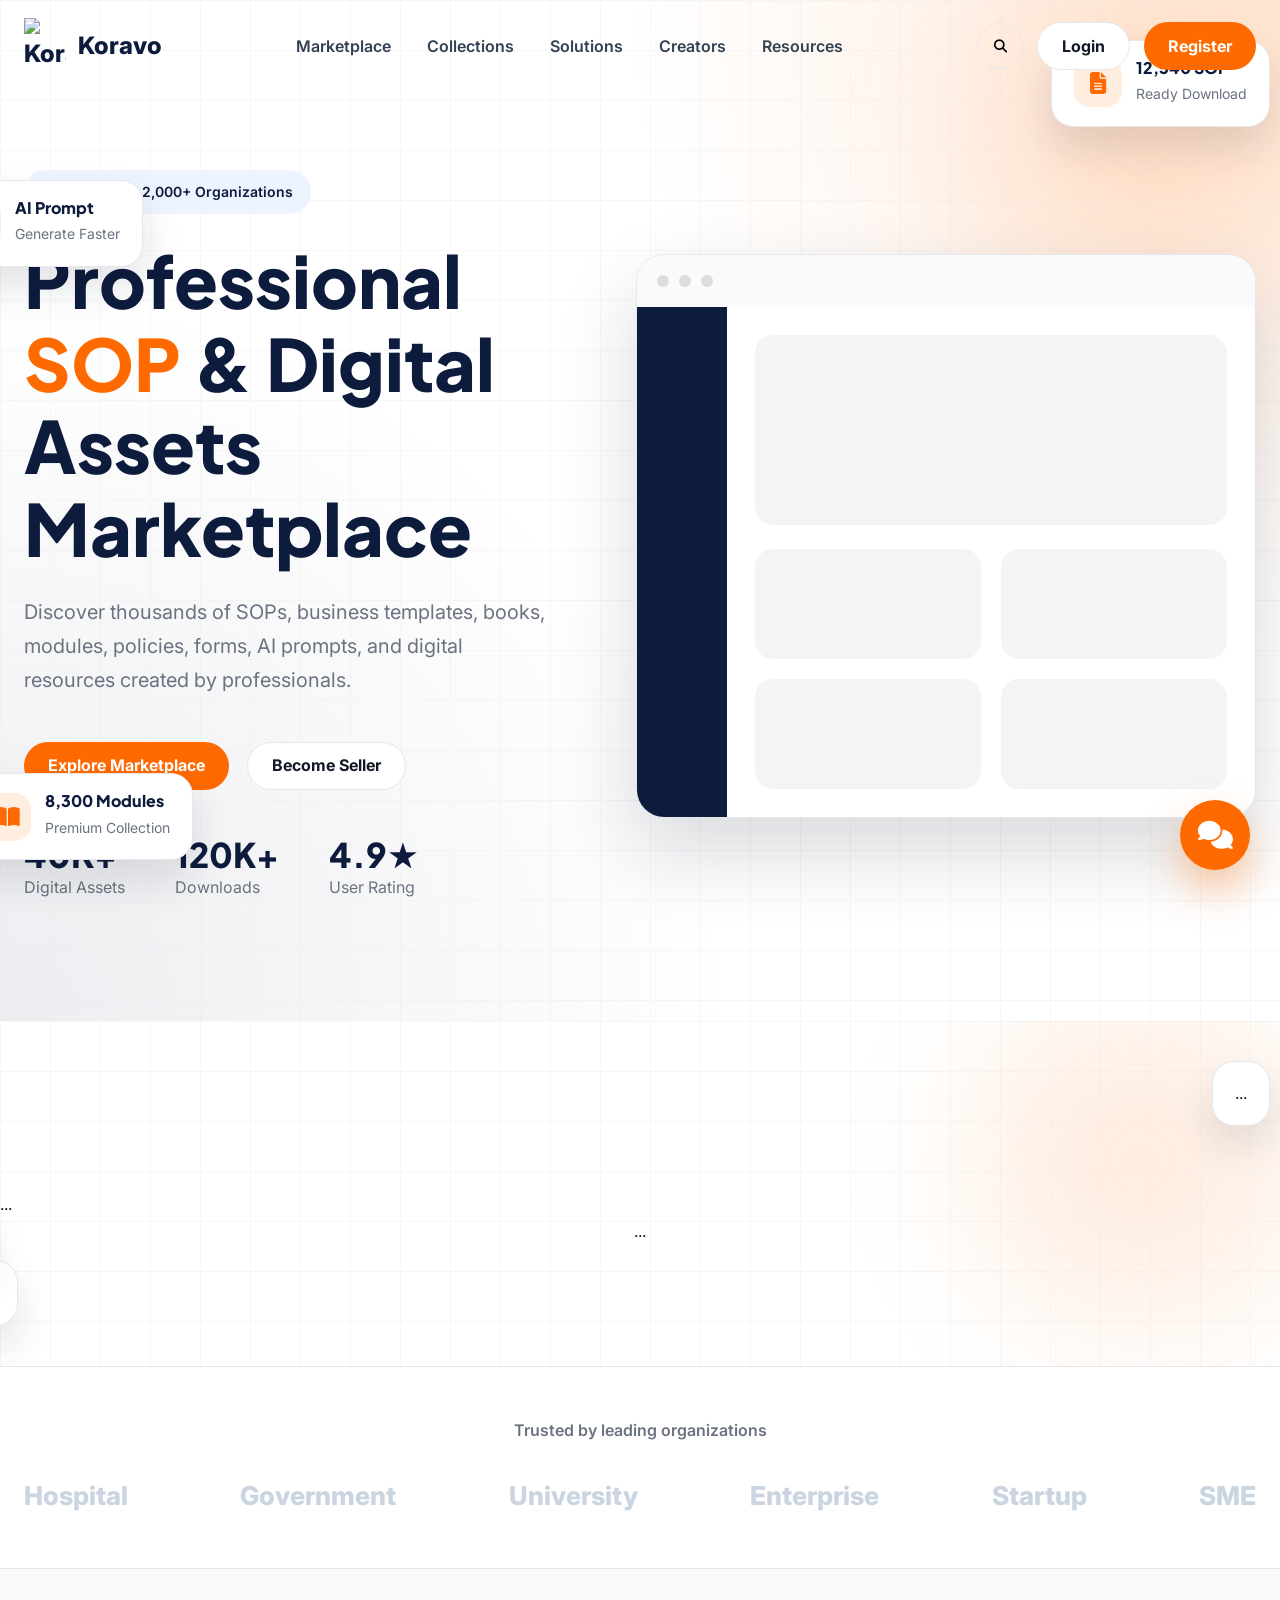
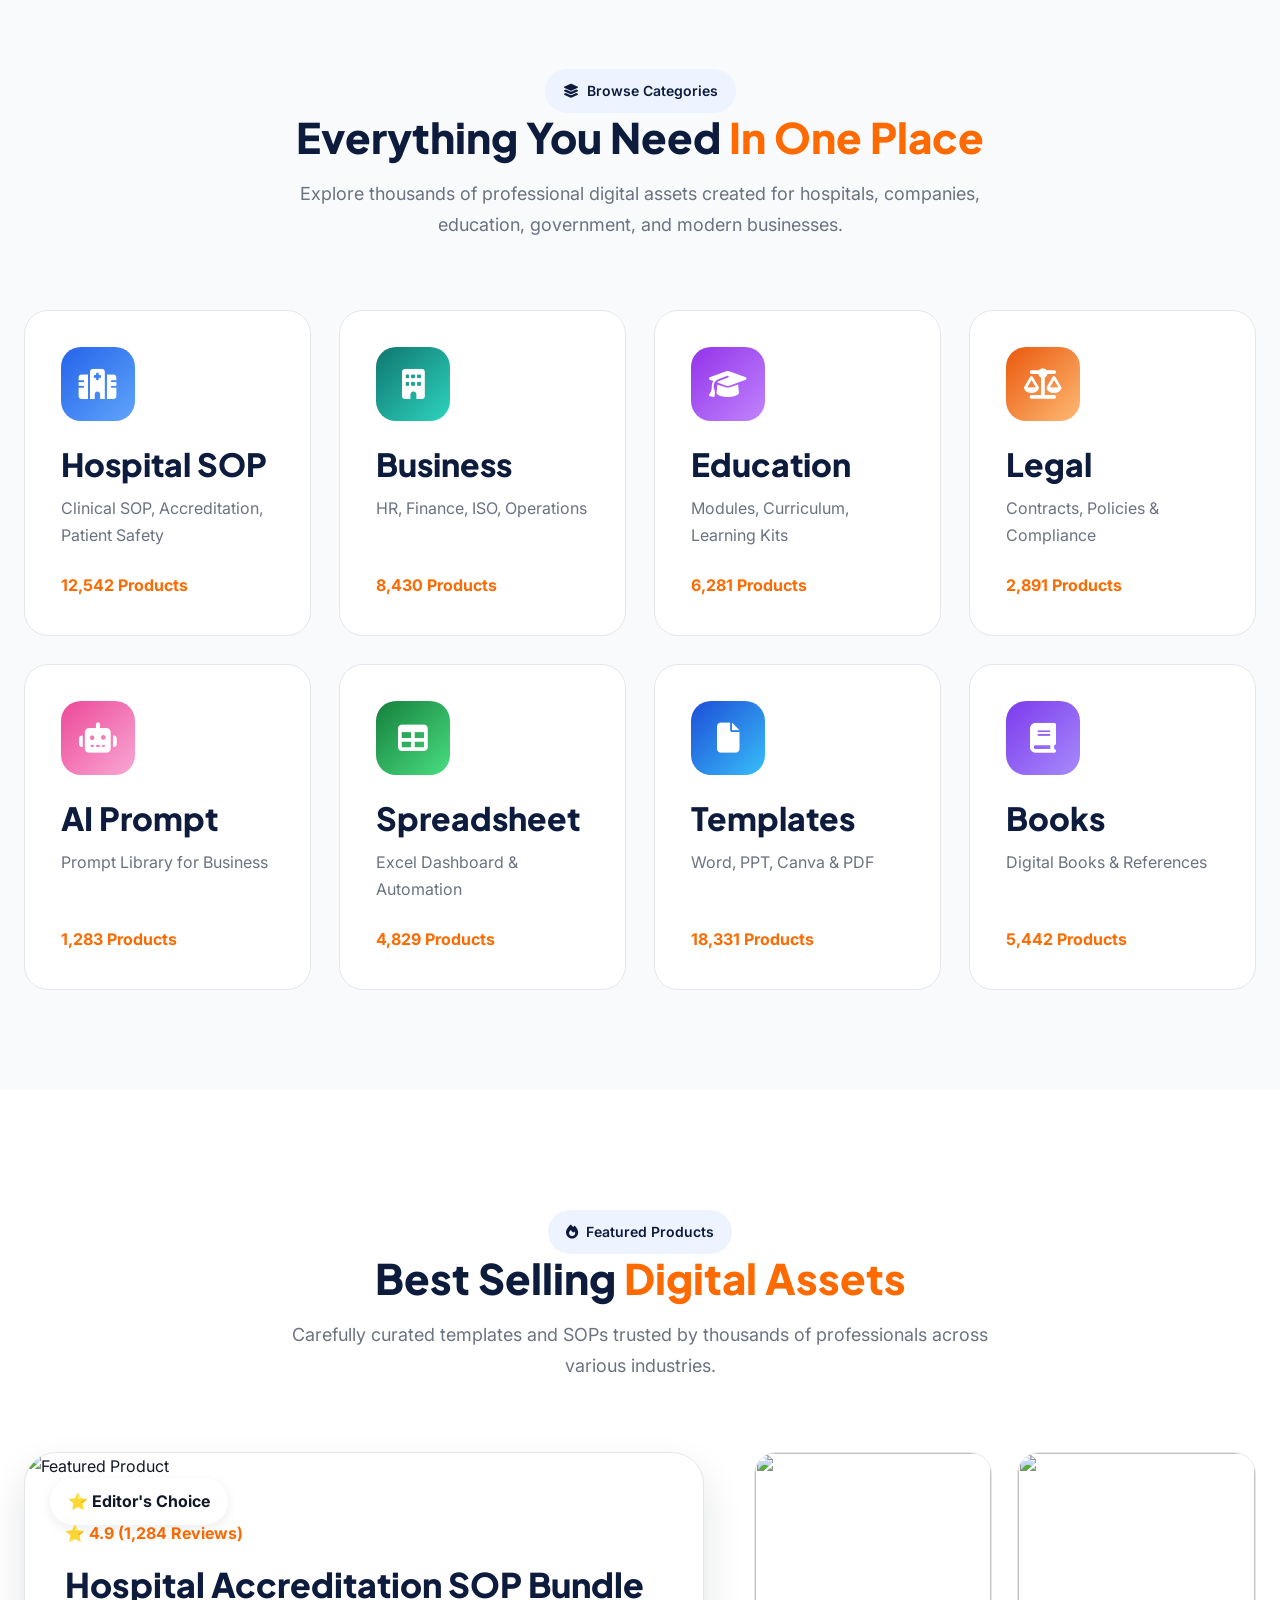
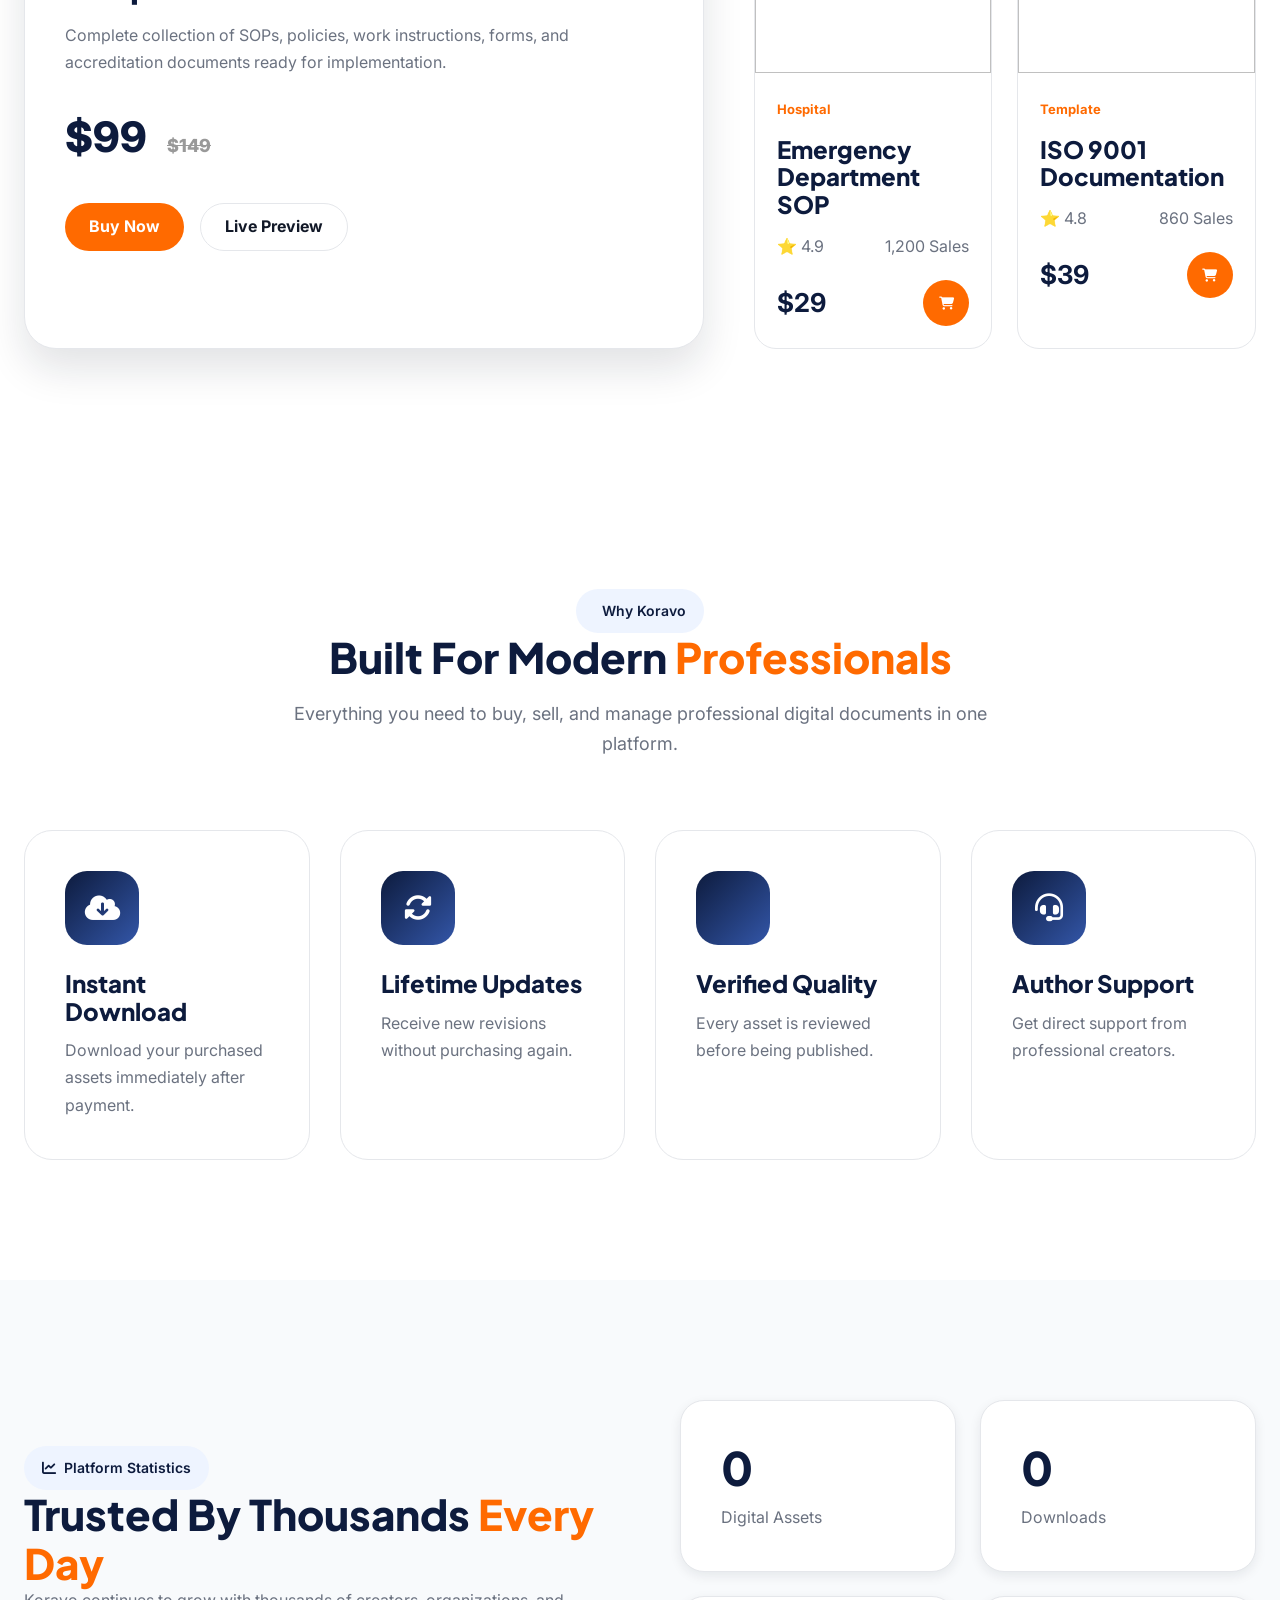
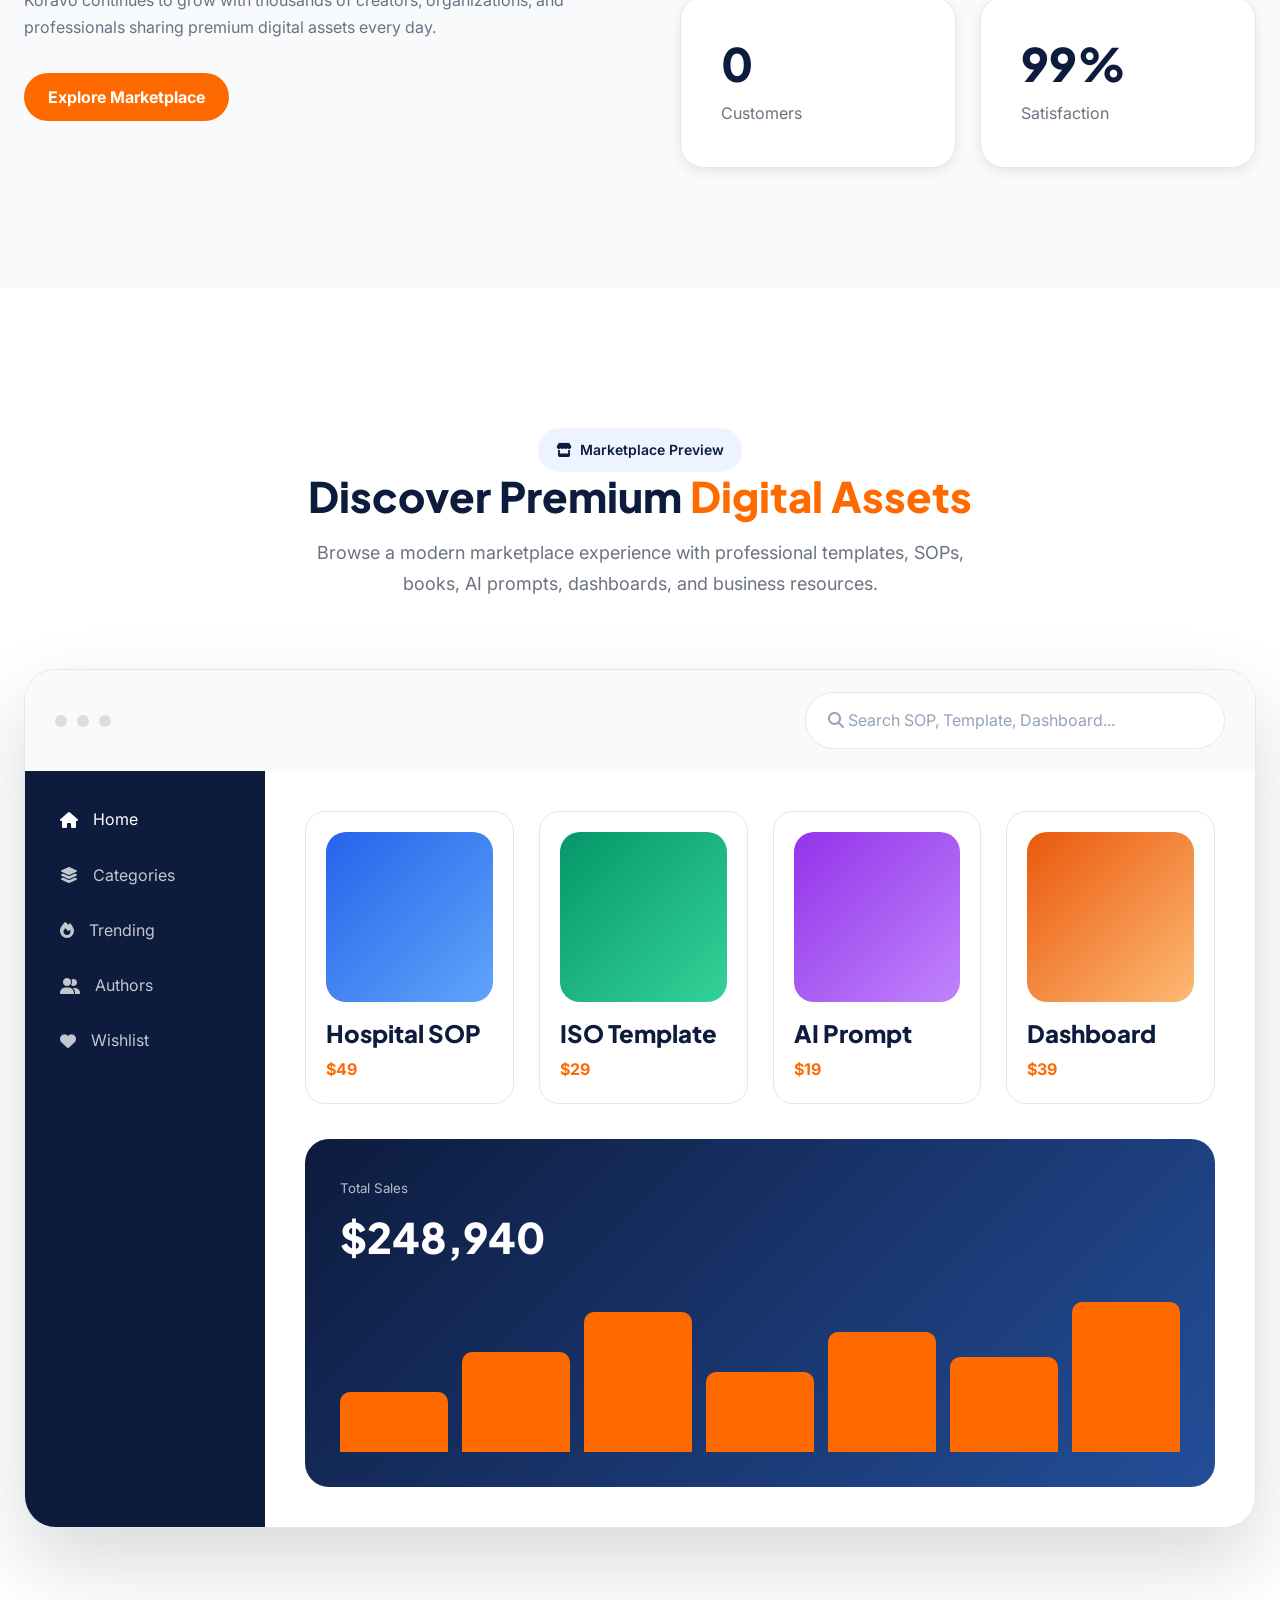
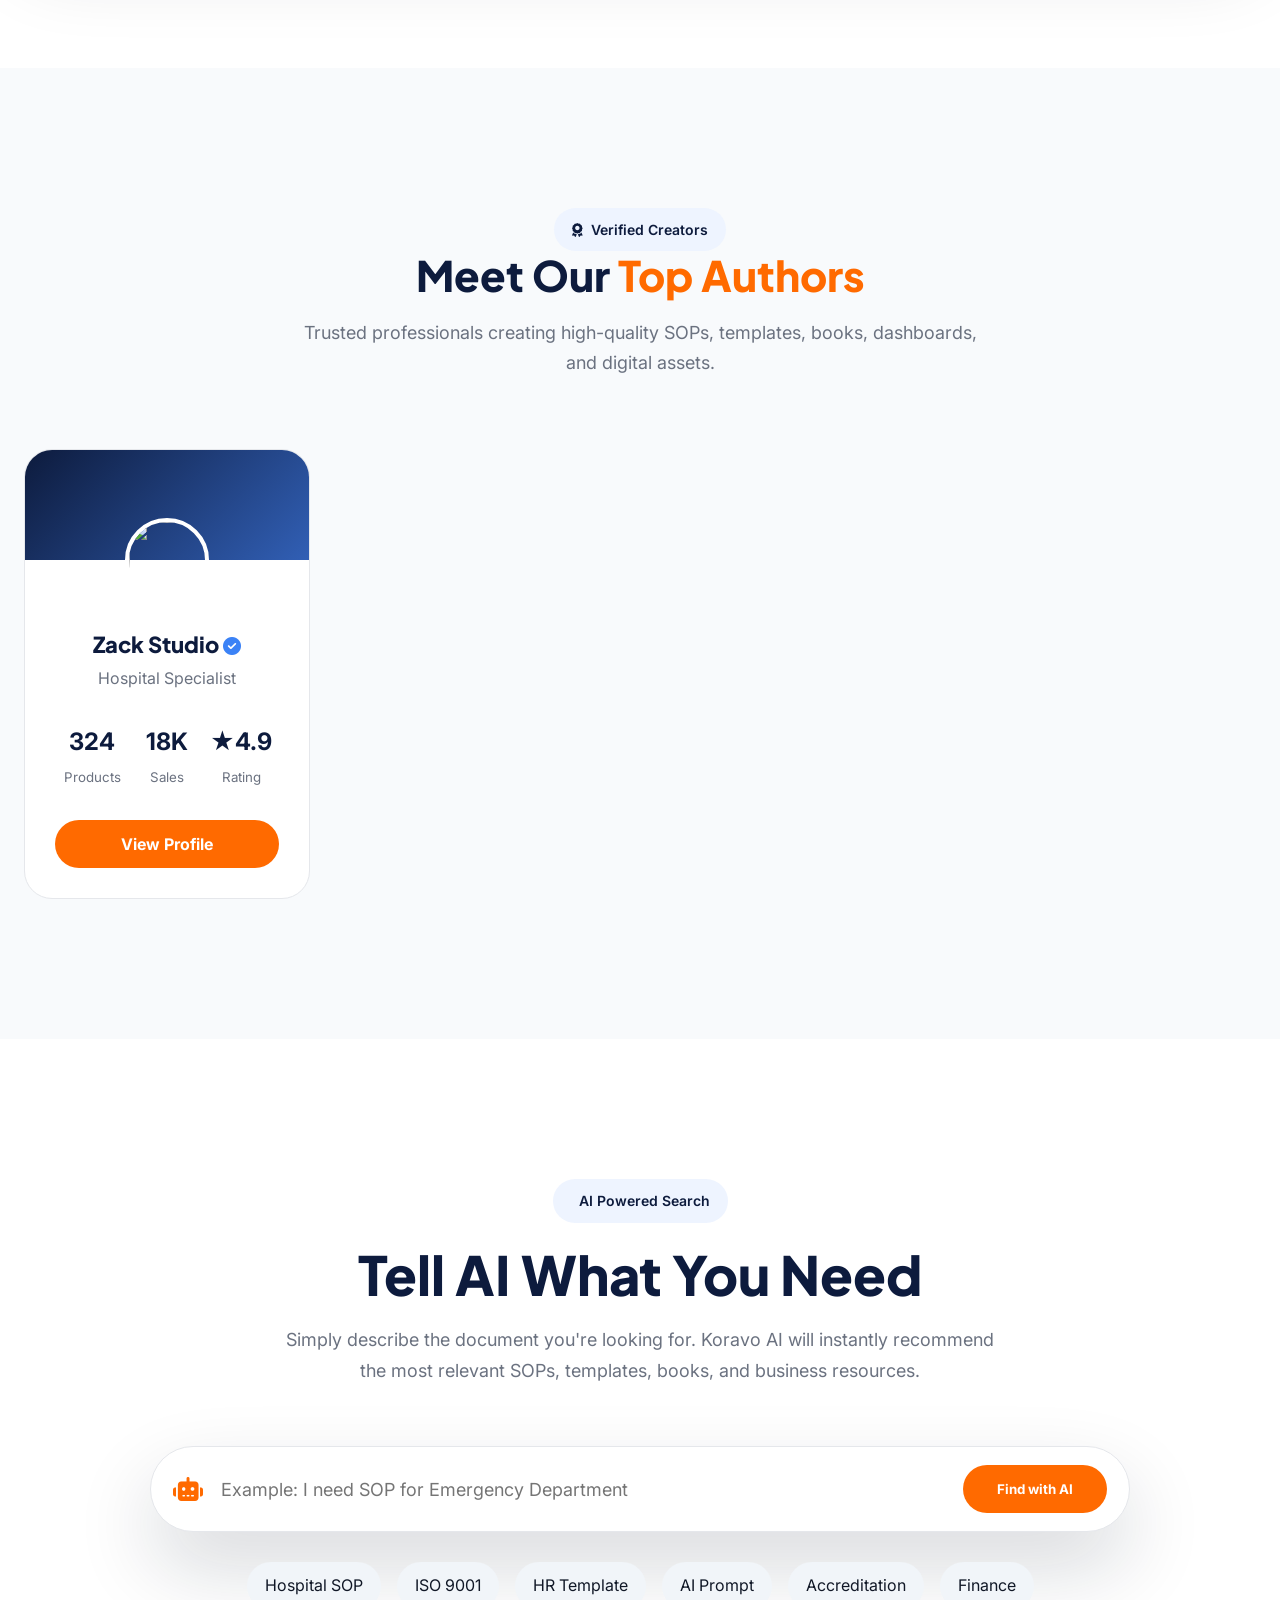
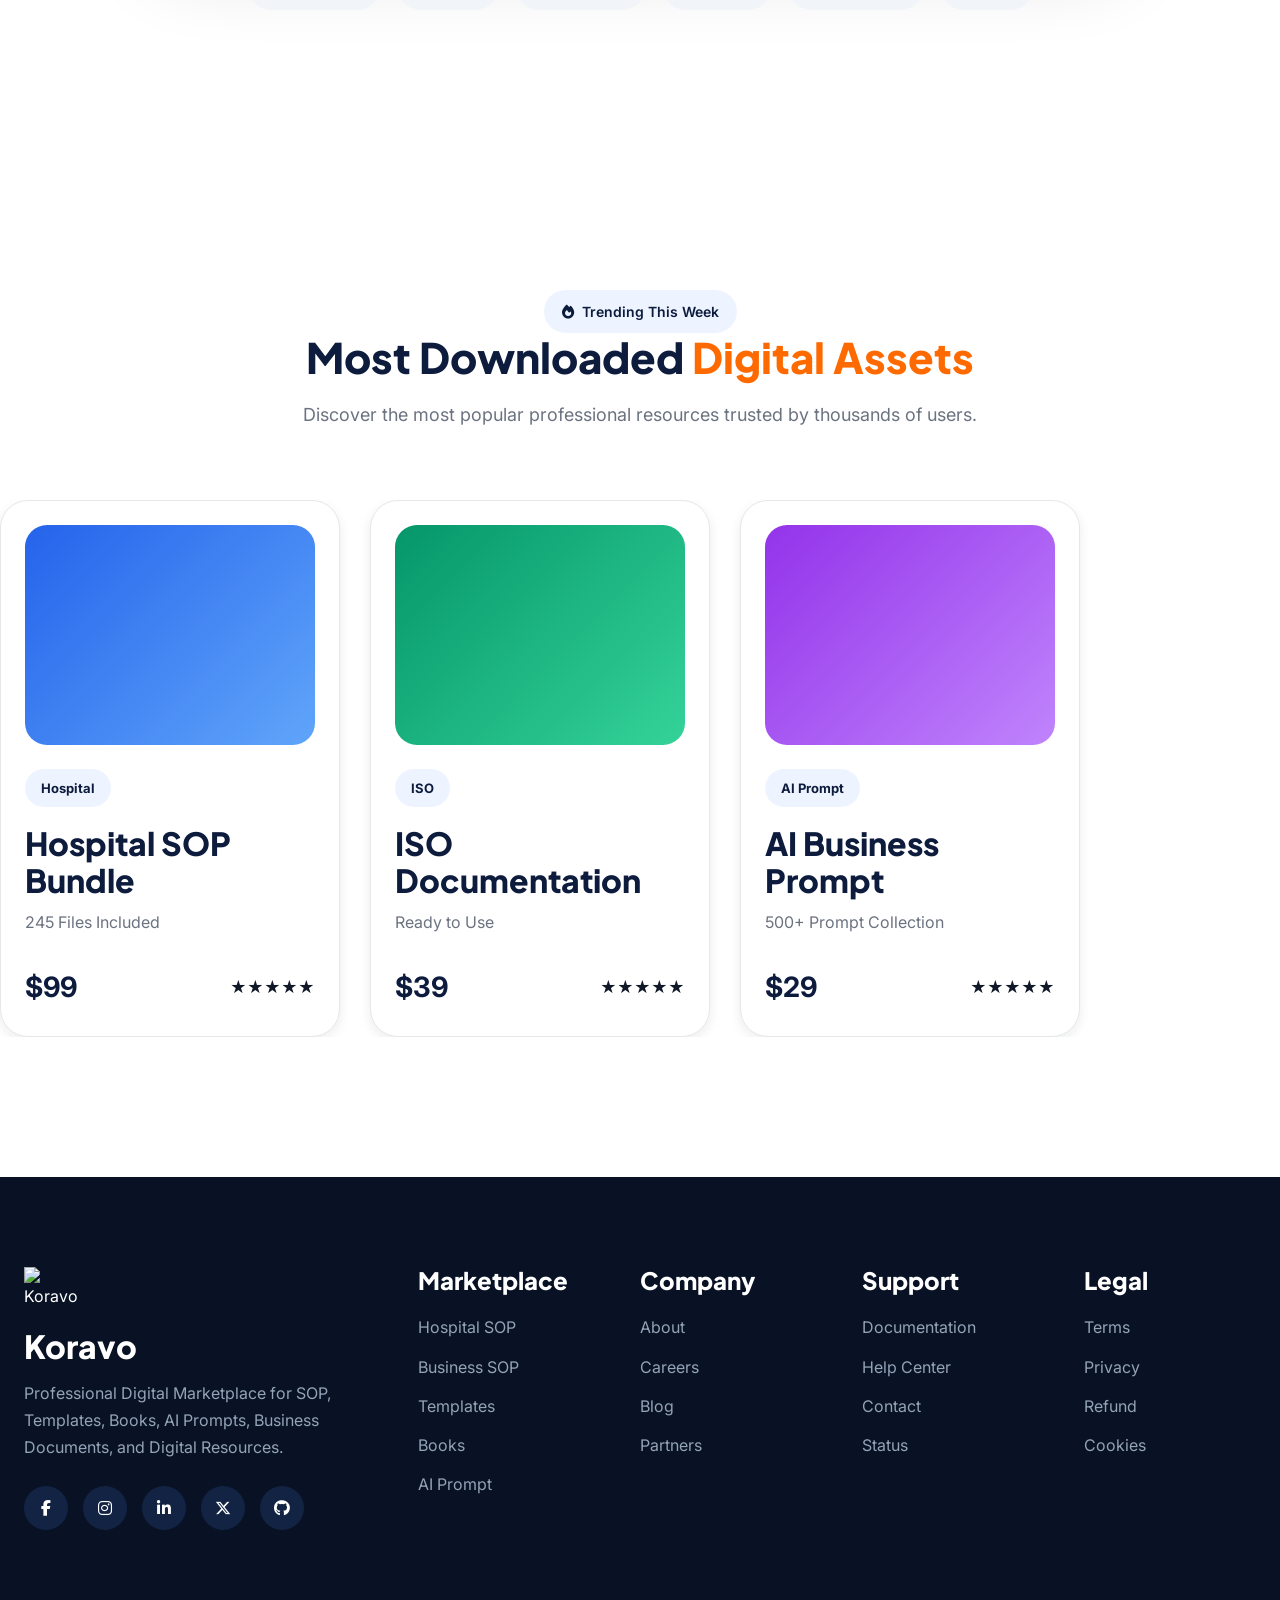
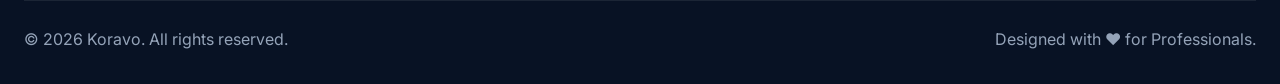
==== commit 5eb001c1: "collections page" ====
--- a/index.html
+++ b/index.html
@@ -23,7 +23,7 @@
         <div class="navbar__wrapper">
           <!-- Logo -->
 
-          <a href="#" class="navbar__logo">
+          <a href="index.html" class="navbar__logo">
             <img src="assets/images/logo.svg" alt="Koravo" />
 
             <span>Koravo</span>
@@ -34,23 +34,23 @@
           <nav class="navbar__menu">
             <ul>
               <li>
-                <a href="#">Marketplace</a>
+                <a href="marketplace.html">Marketplace</a>
               </li>
 
               <li>
-                <a href="#">Categories</a>
+                <a href="collections.html">Collections</a>
               </li>
 
               <li>
-                <a href="#">Authors</a>
+                <a href="solutions.html">Solutions</a>
               </li>
 
               <li>
-                <a href="#">Pricing</a>
+                <a href="creators.html">Creators</a>
               </li>
 
               <li>
-                <a href="#">Blog</a>
+                <a href="resources.html">Resources</a>
               </li>
             </ul>
           </nav>
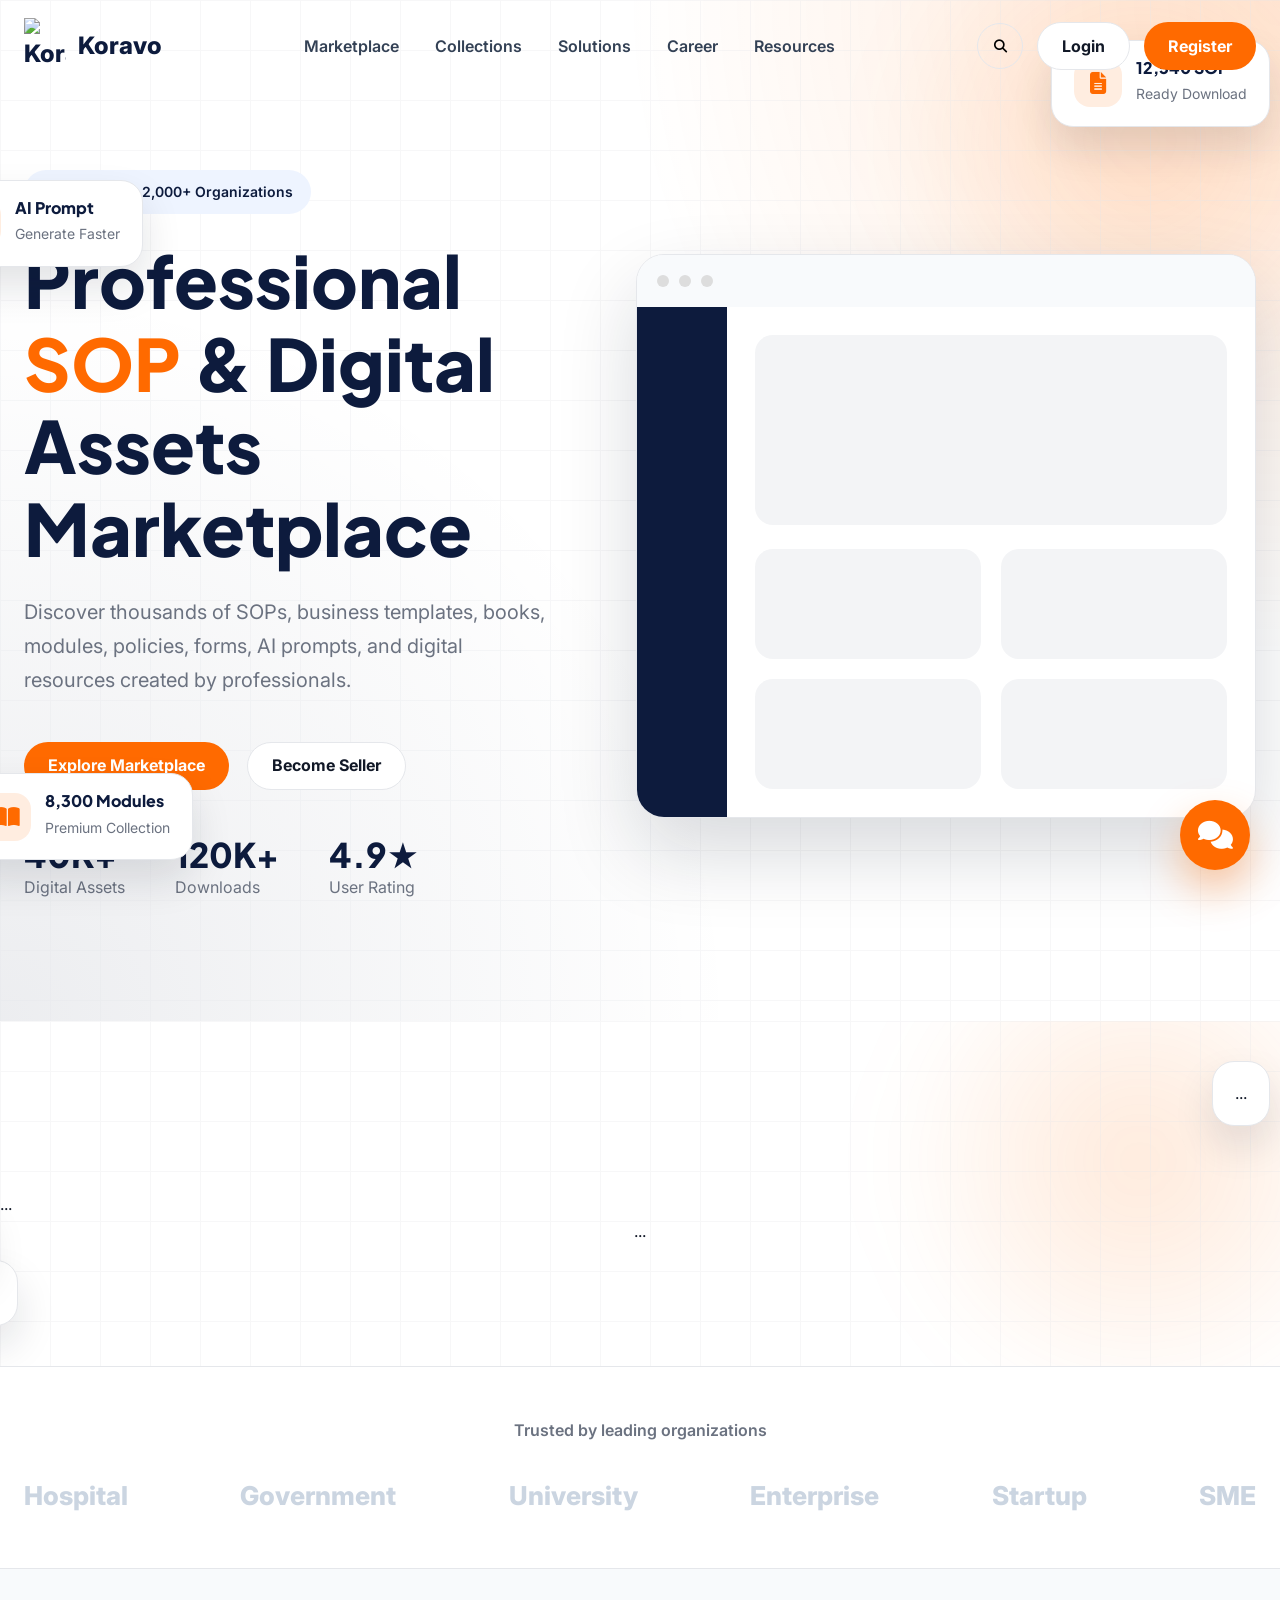
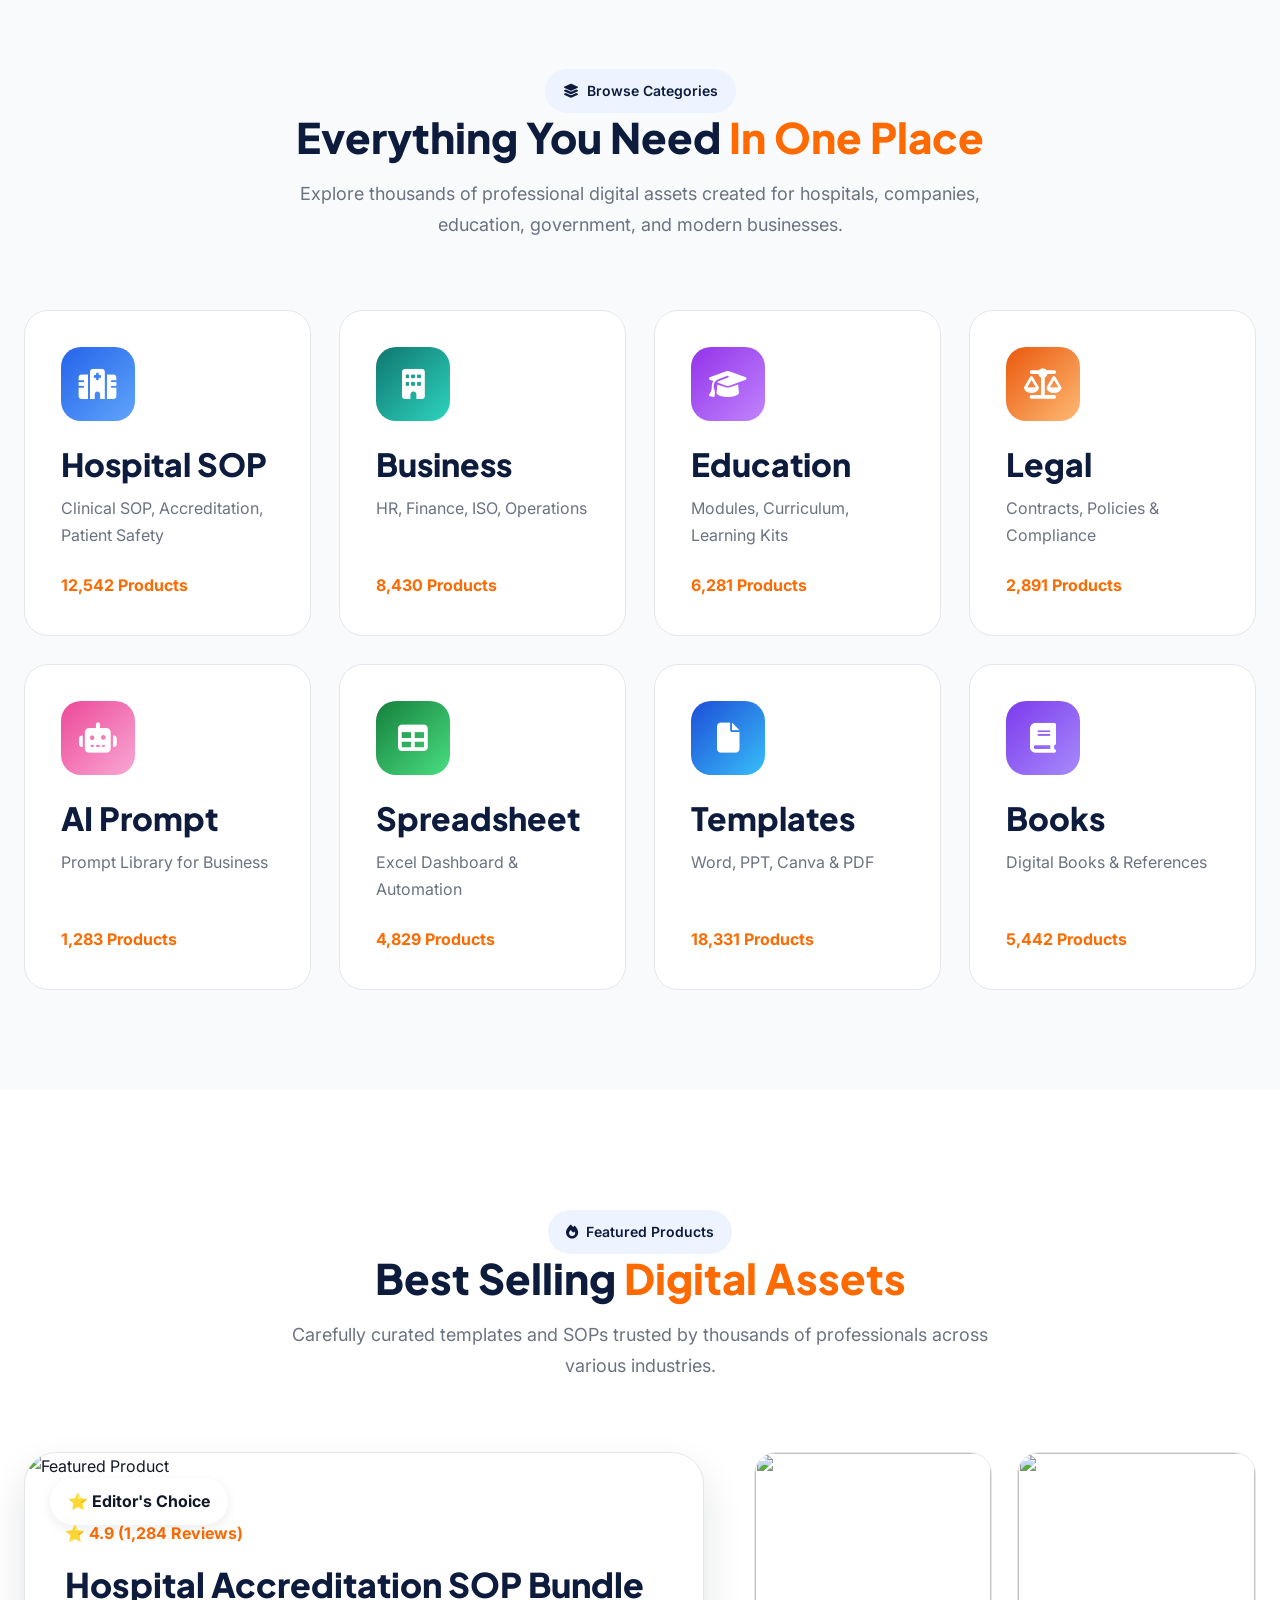
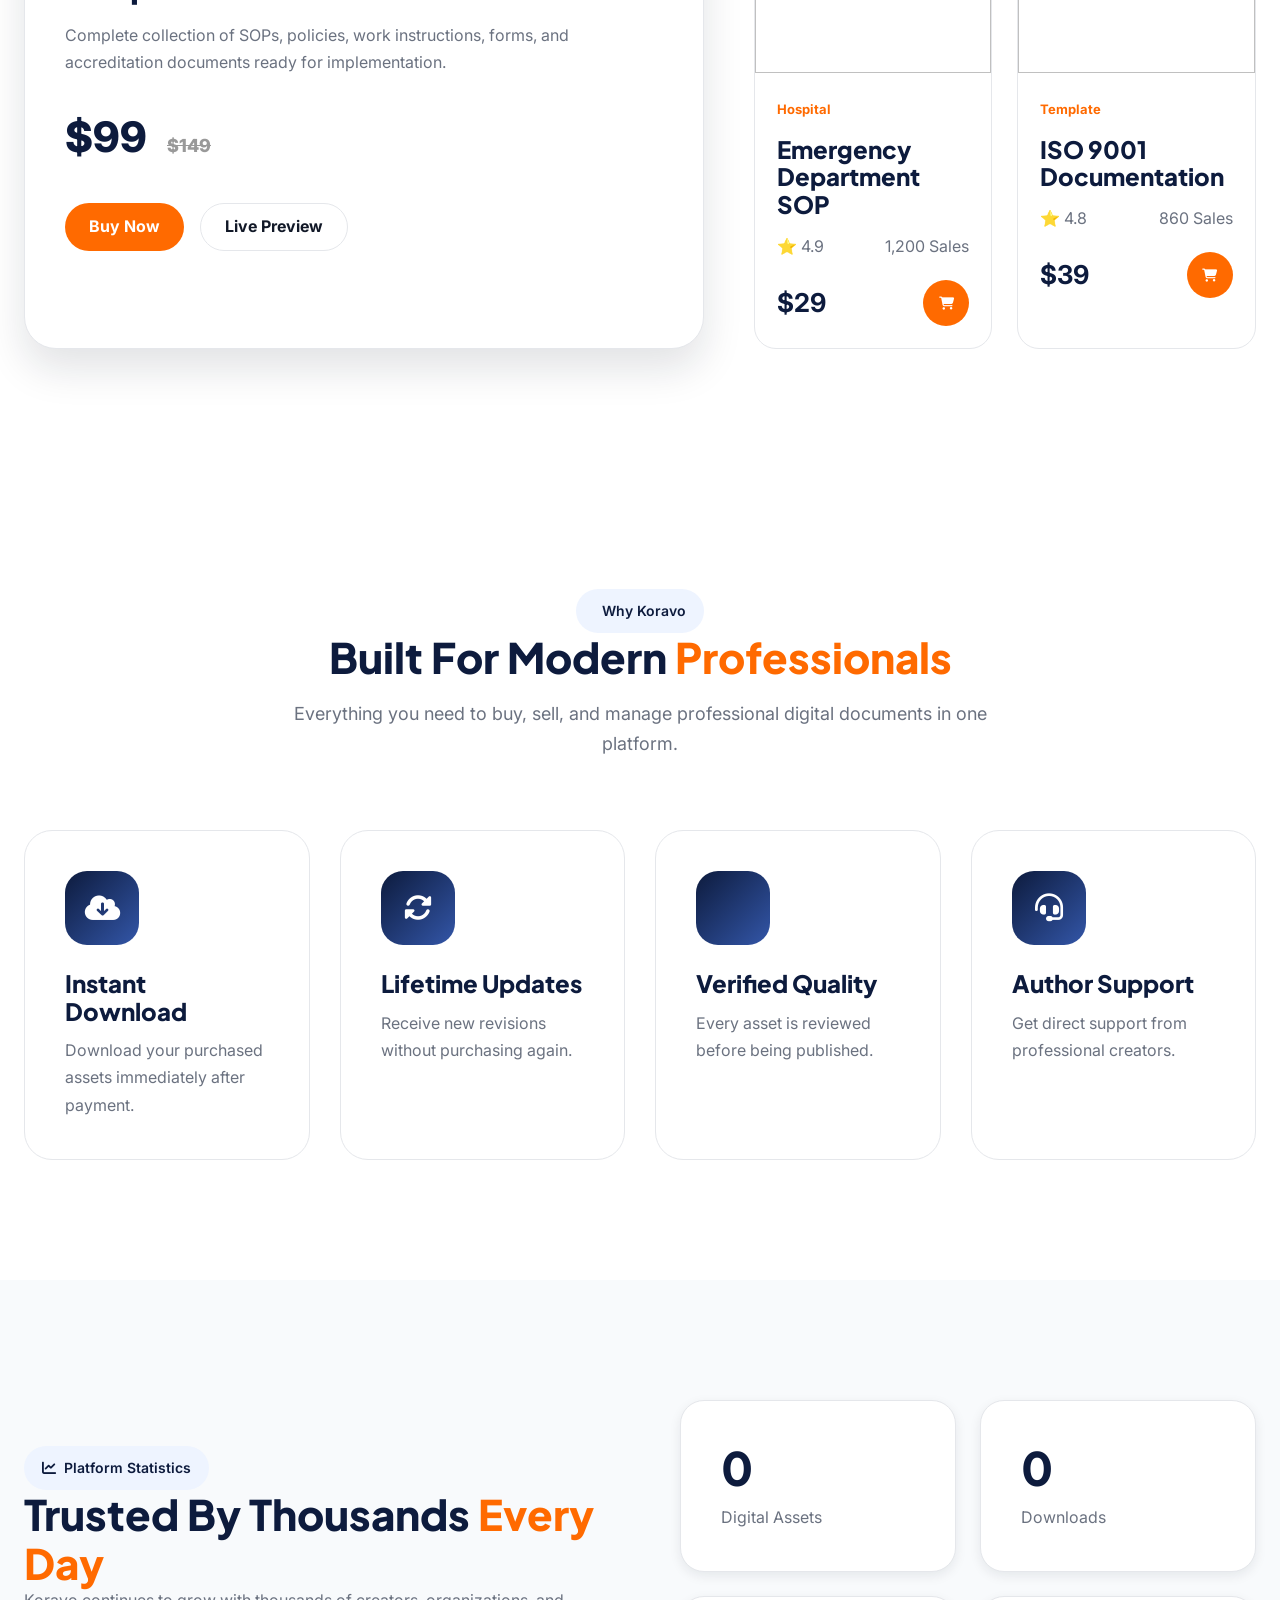
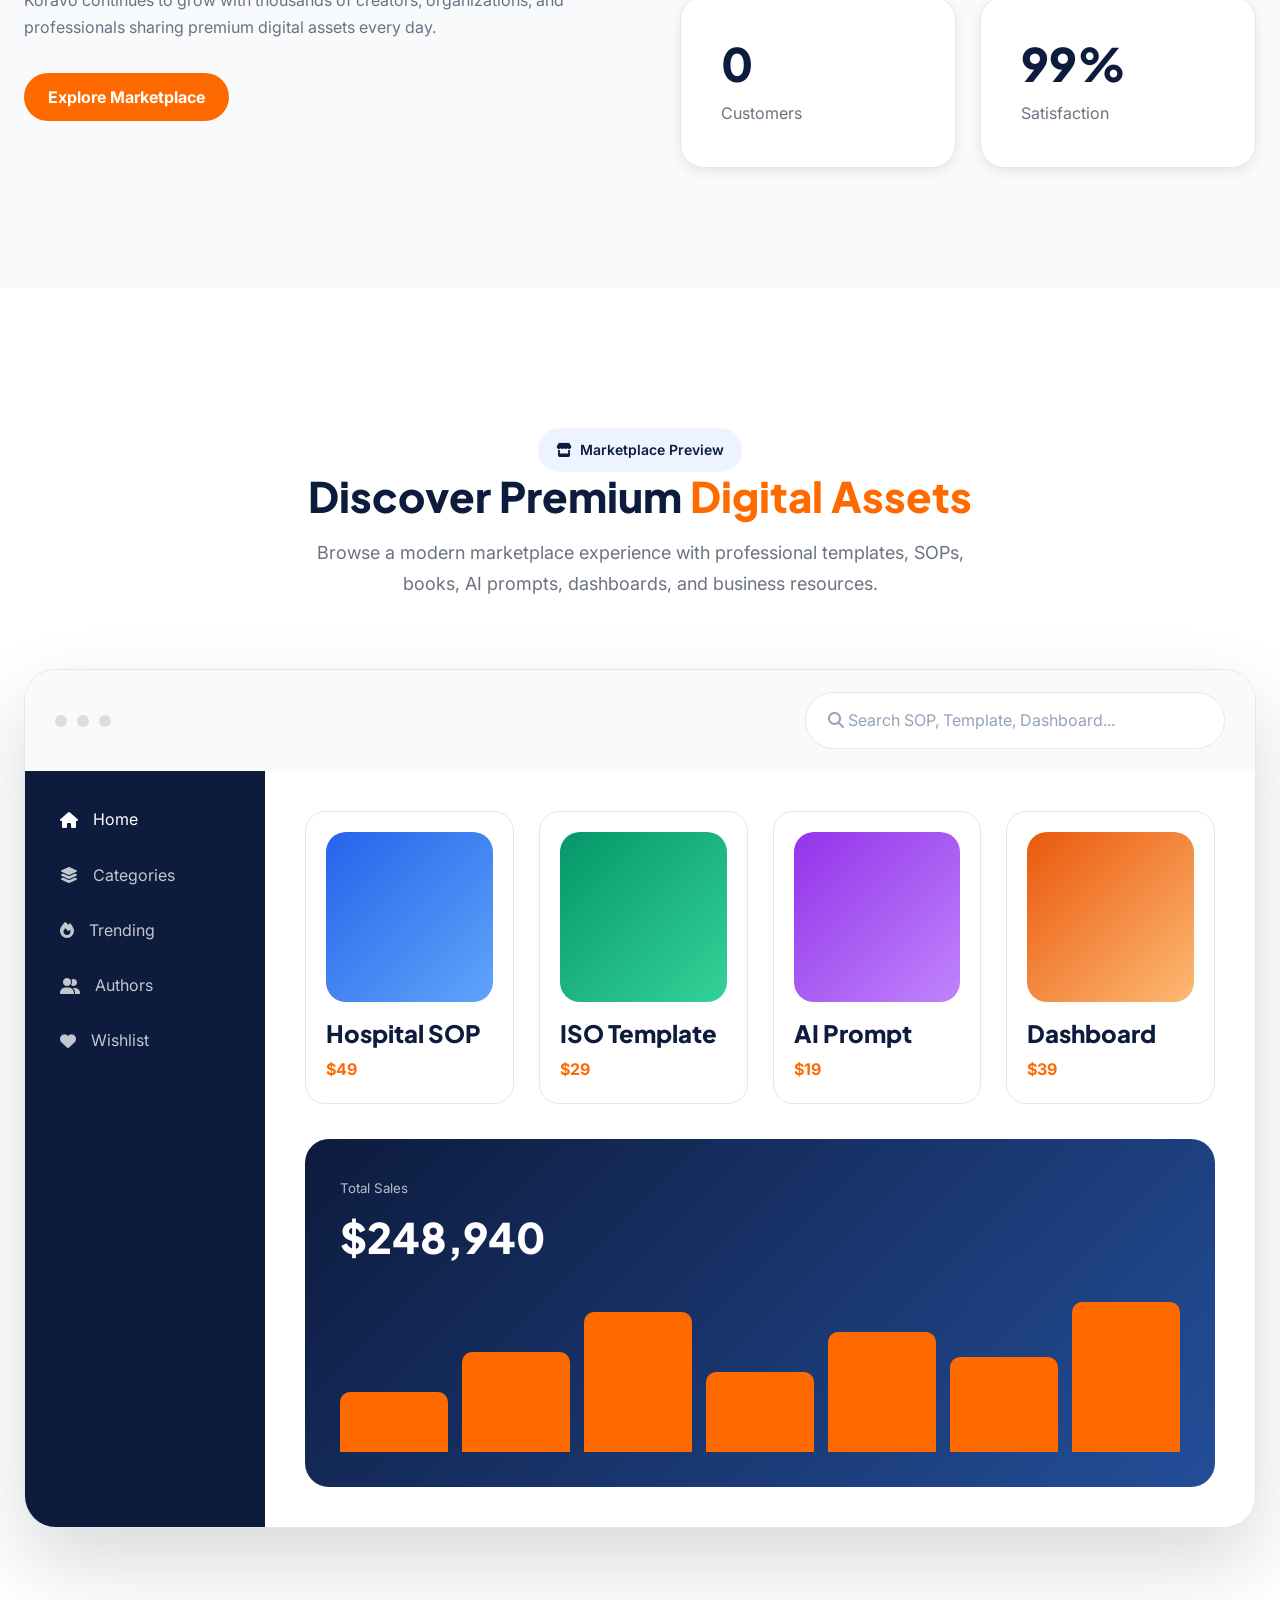
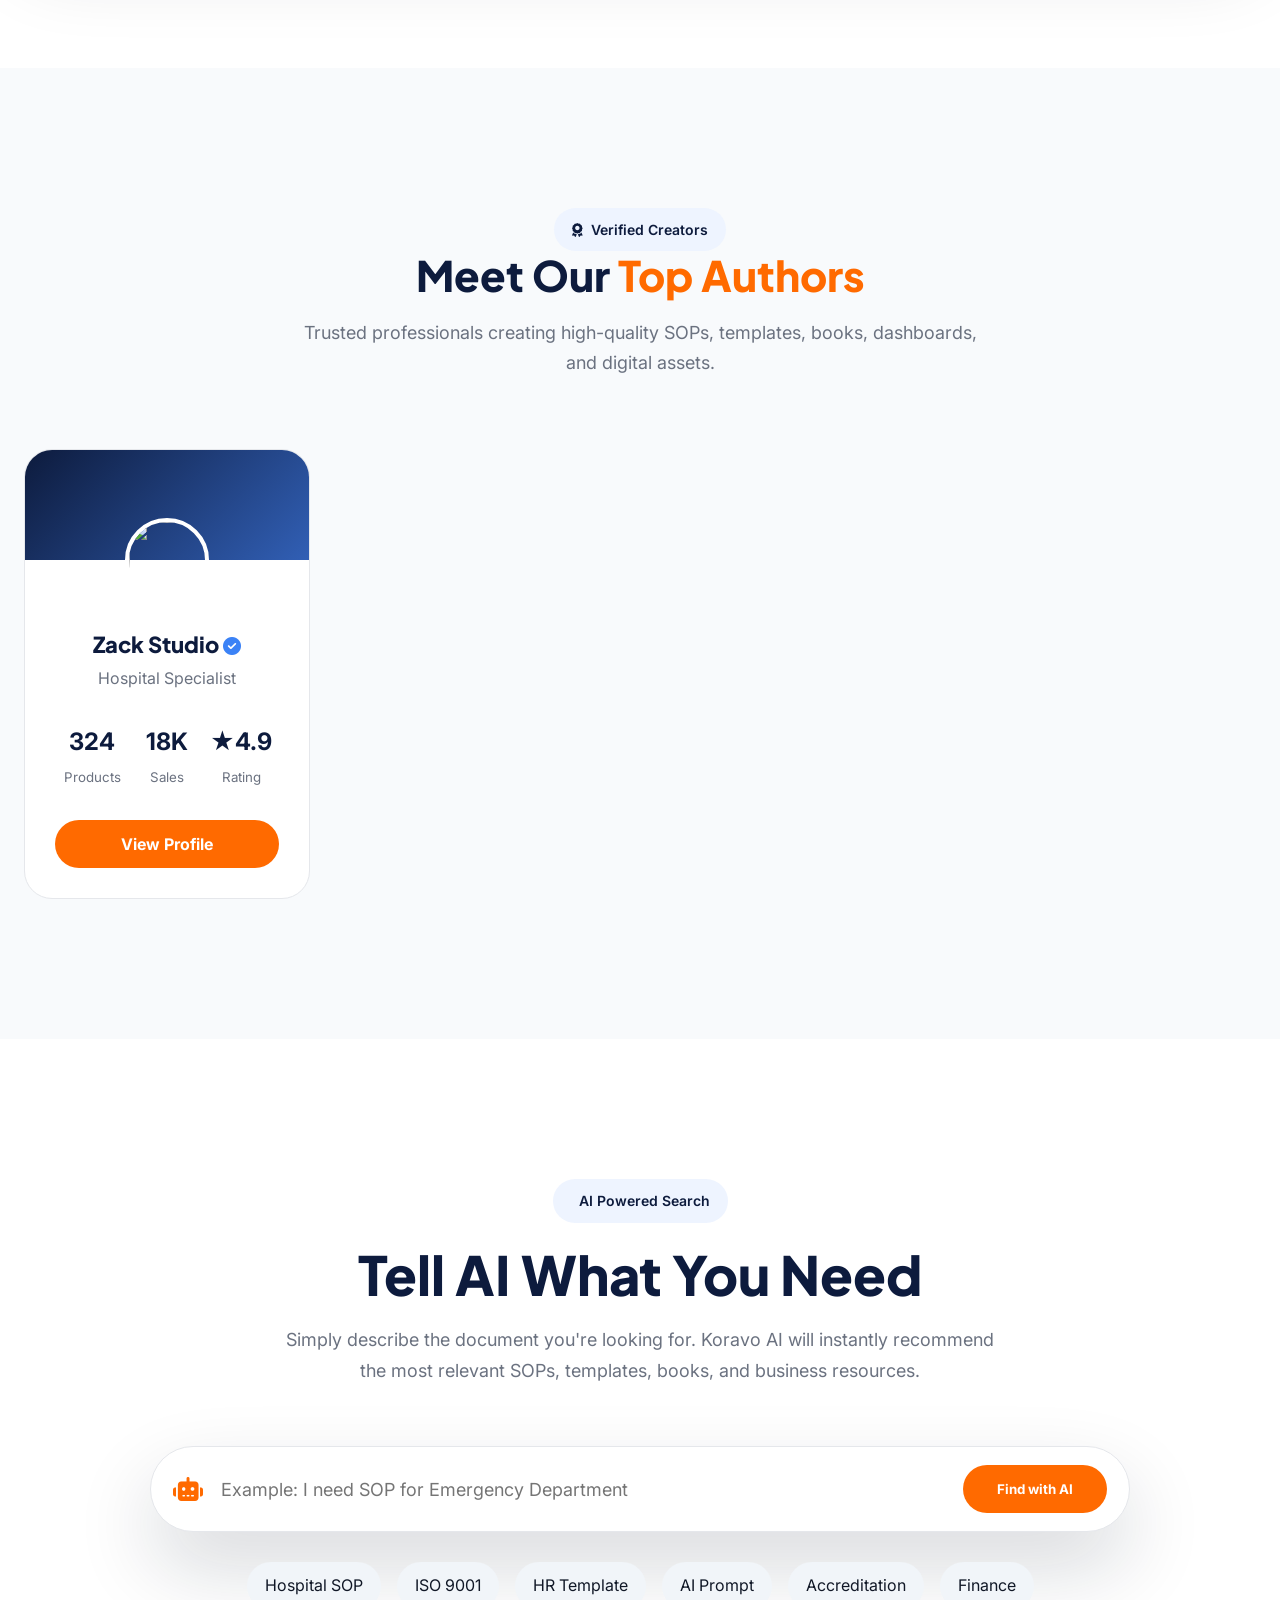
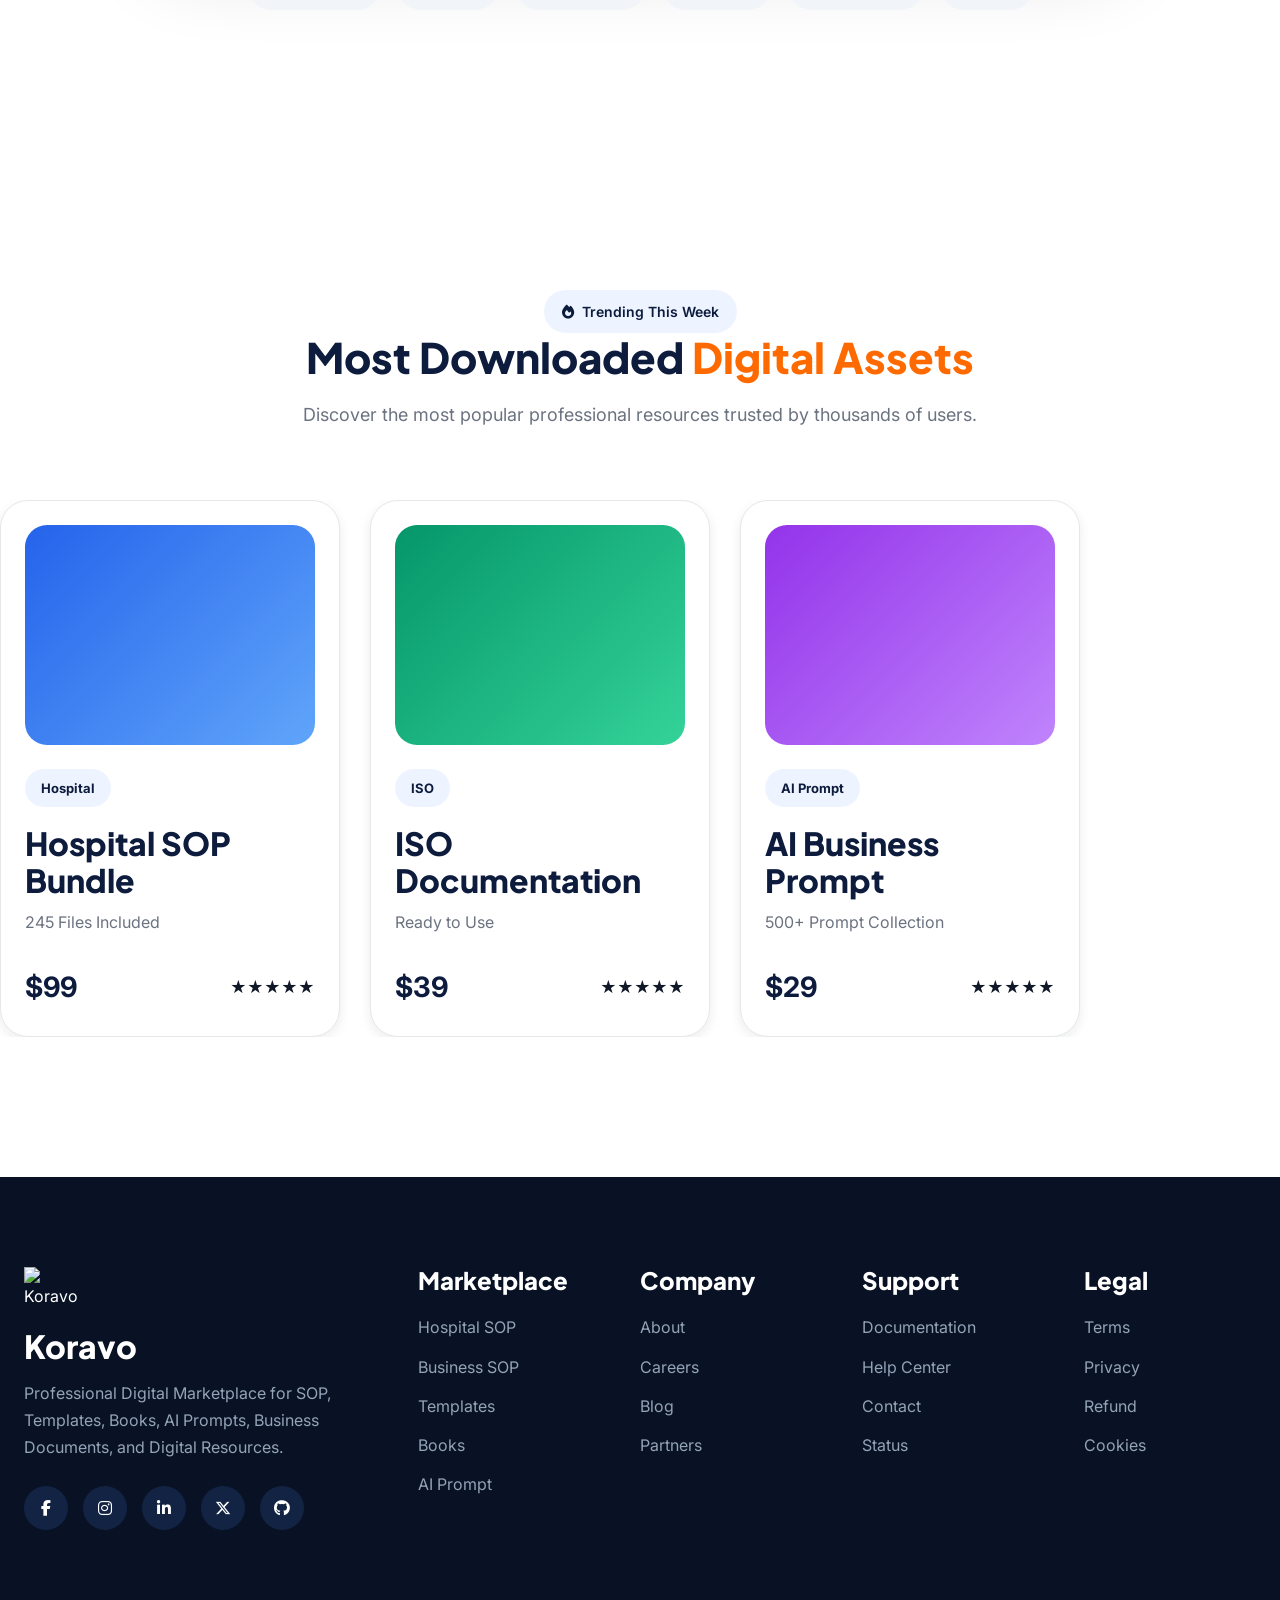
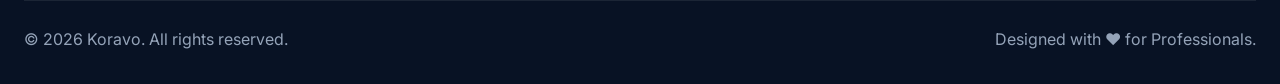
==== commit a17af448: "career page" ====
--- a/index.html
+++ b/index.html
@@ -46,7 +46,7 @@
               </li>
 
               <li>
-                <a href="creators.html">Creators</a>
+                <a href="career.html">Career</a>
               </li>
 
               <li>
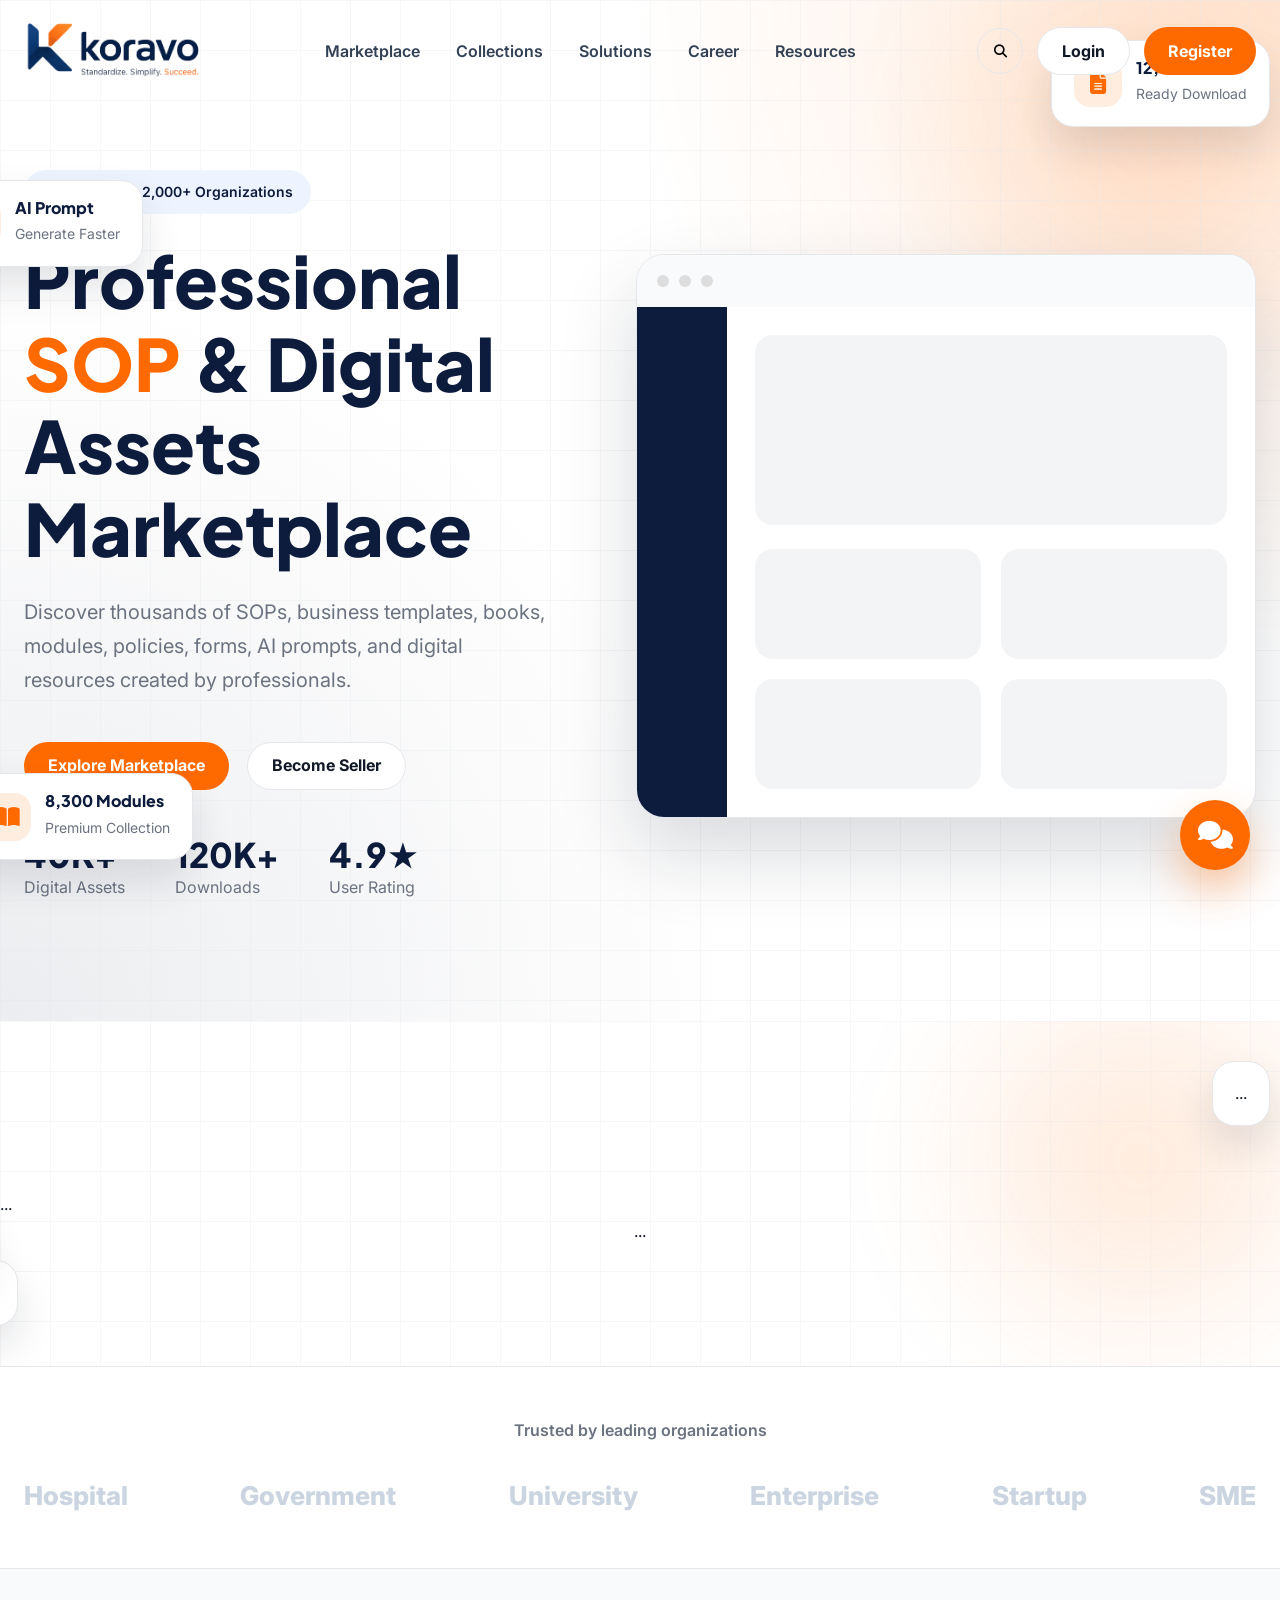
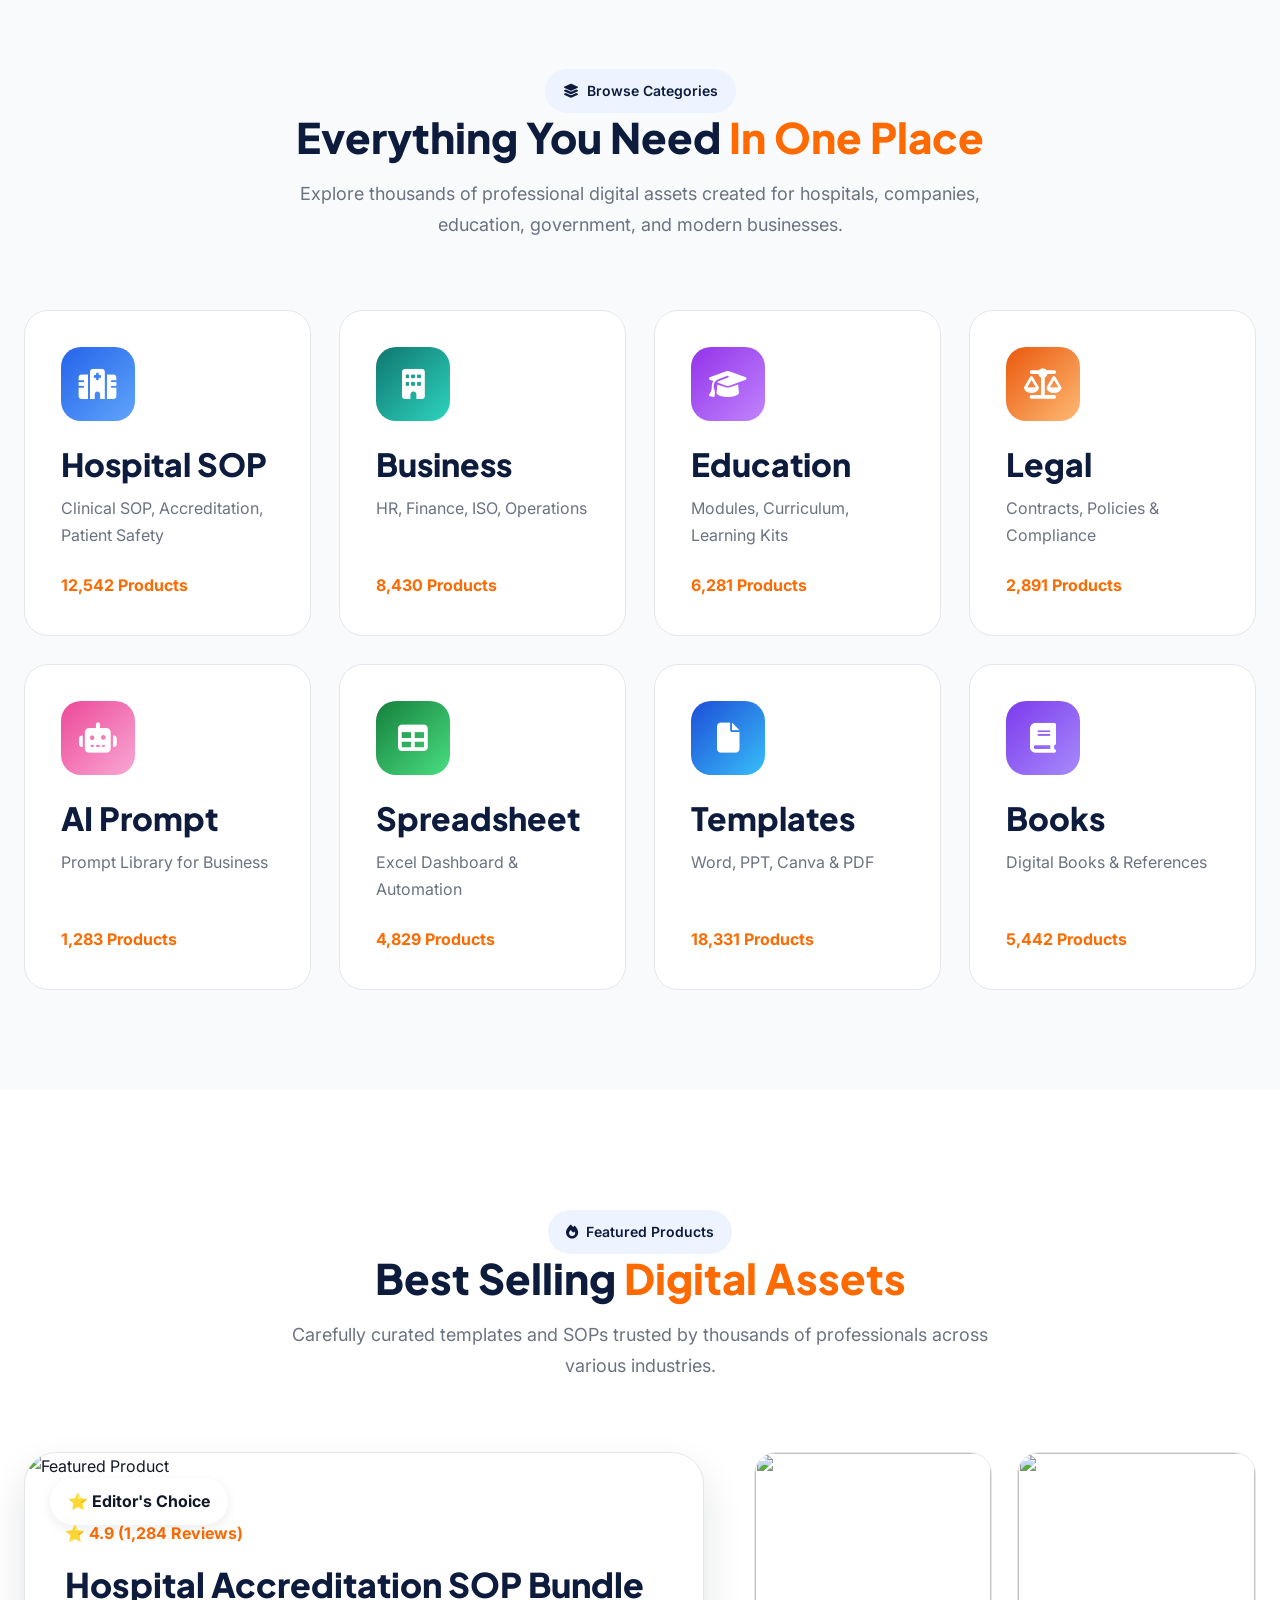
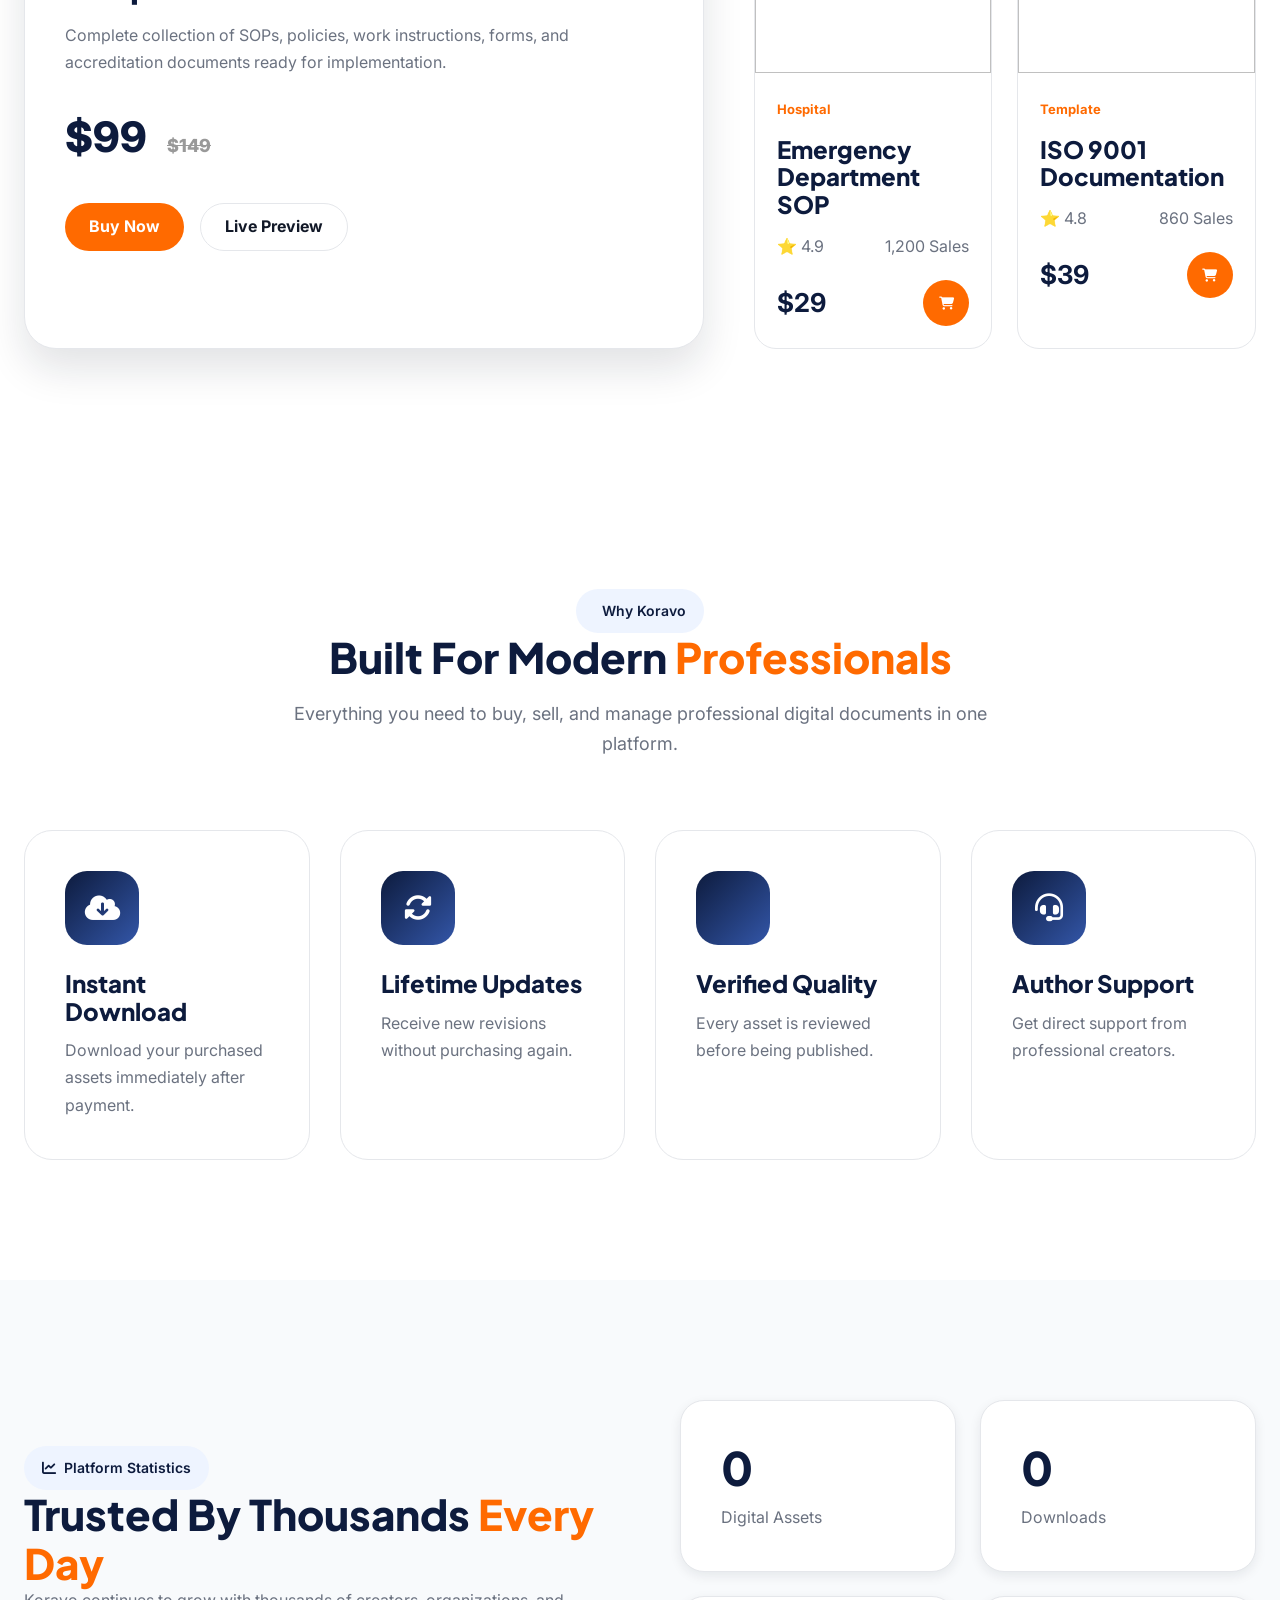
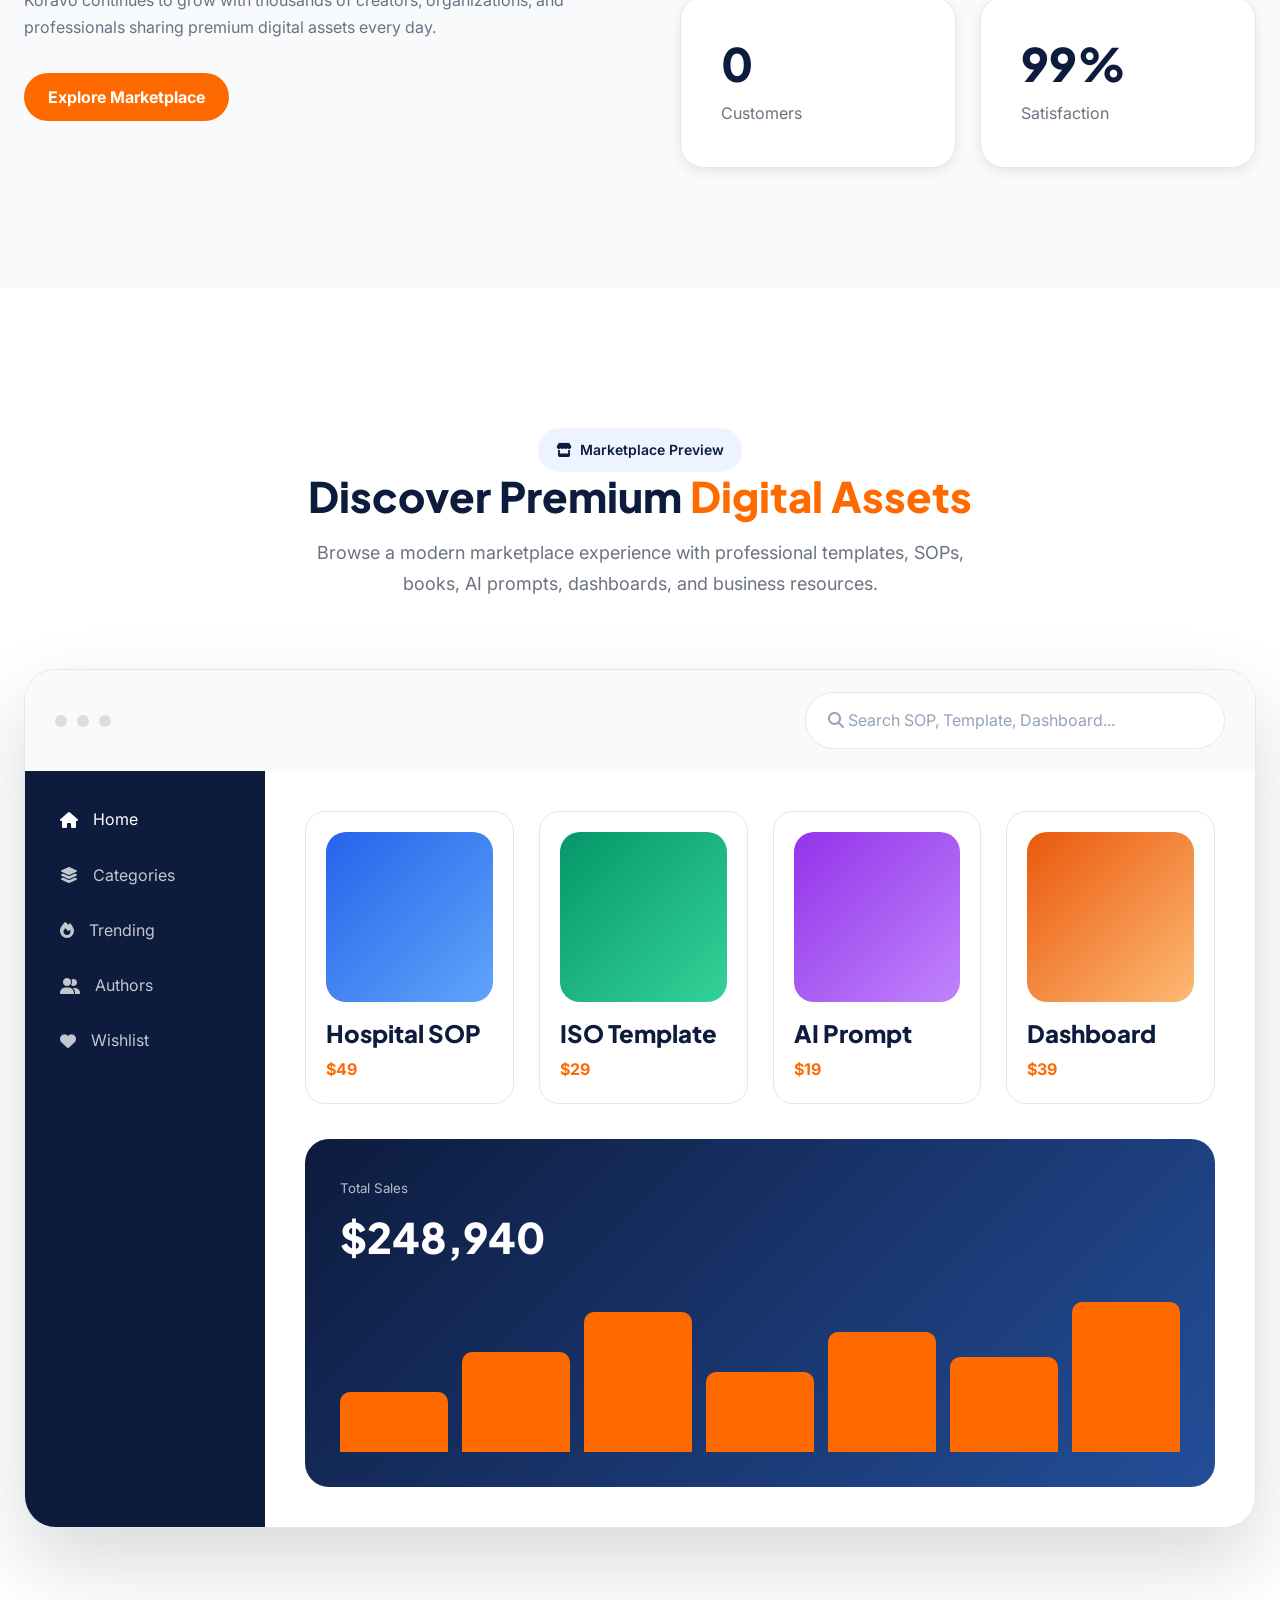
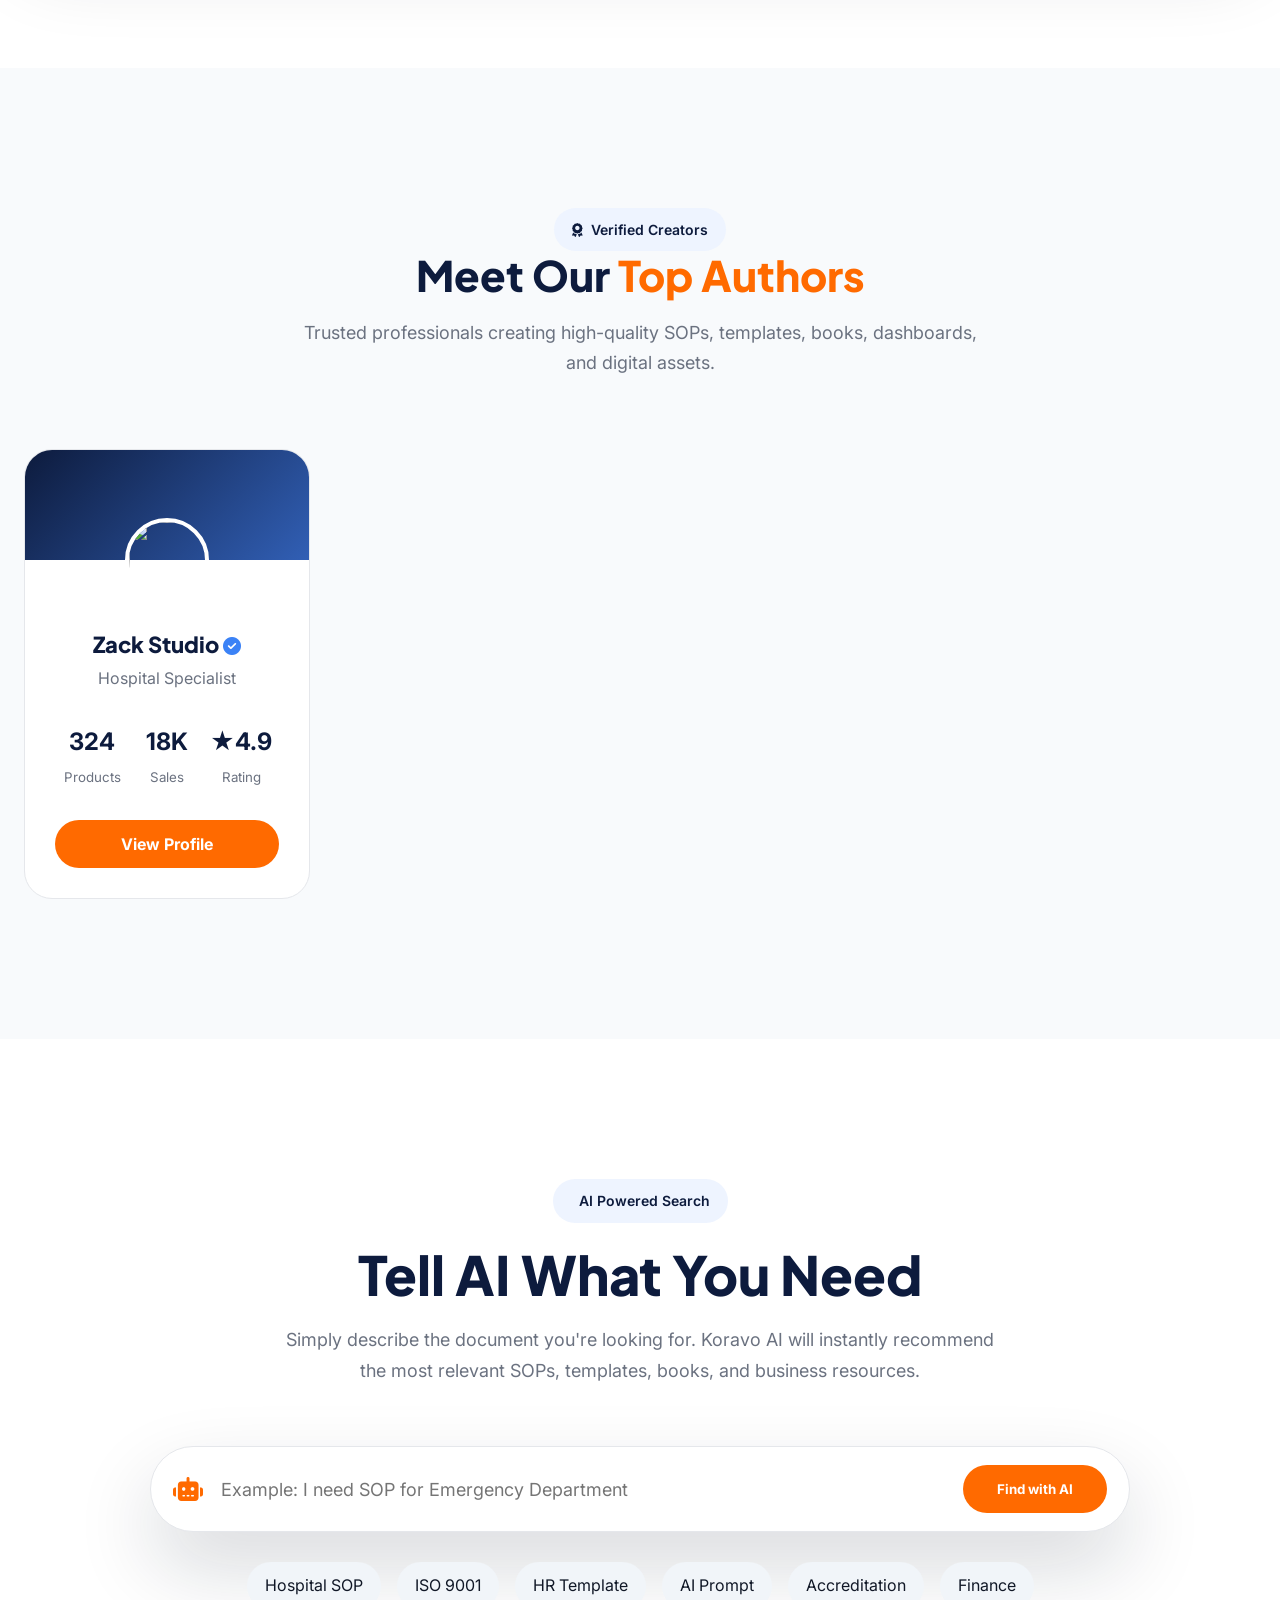
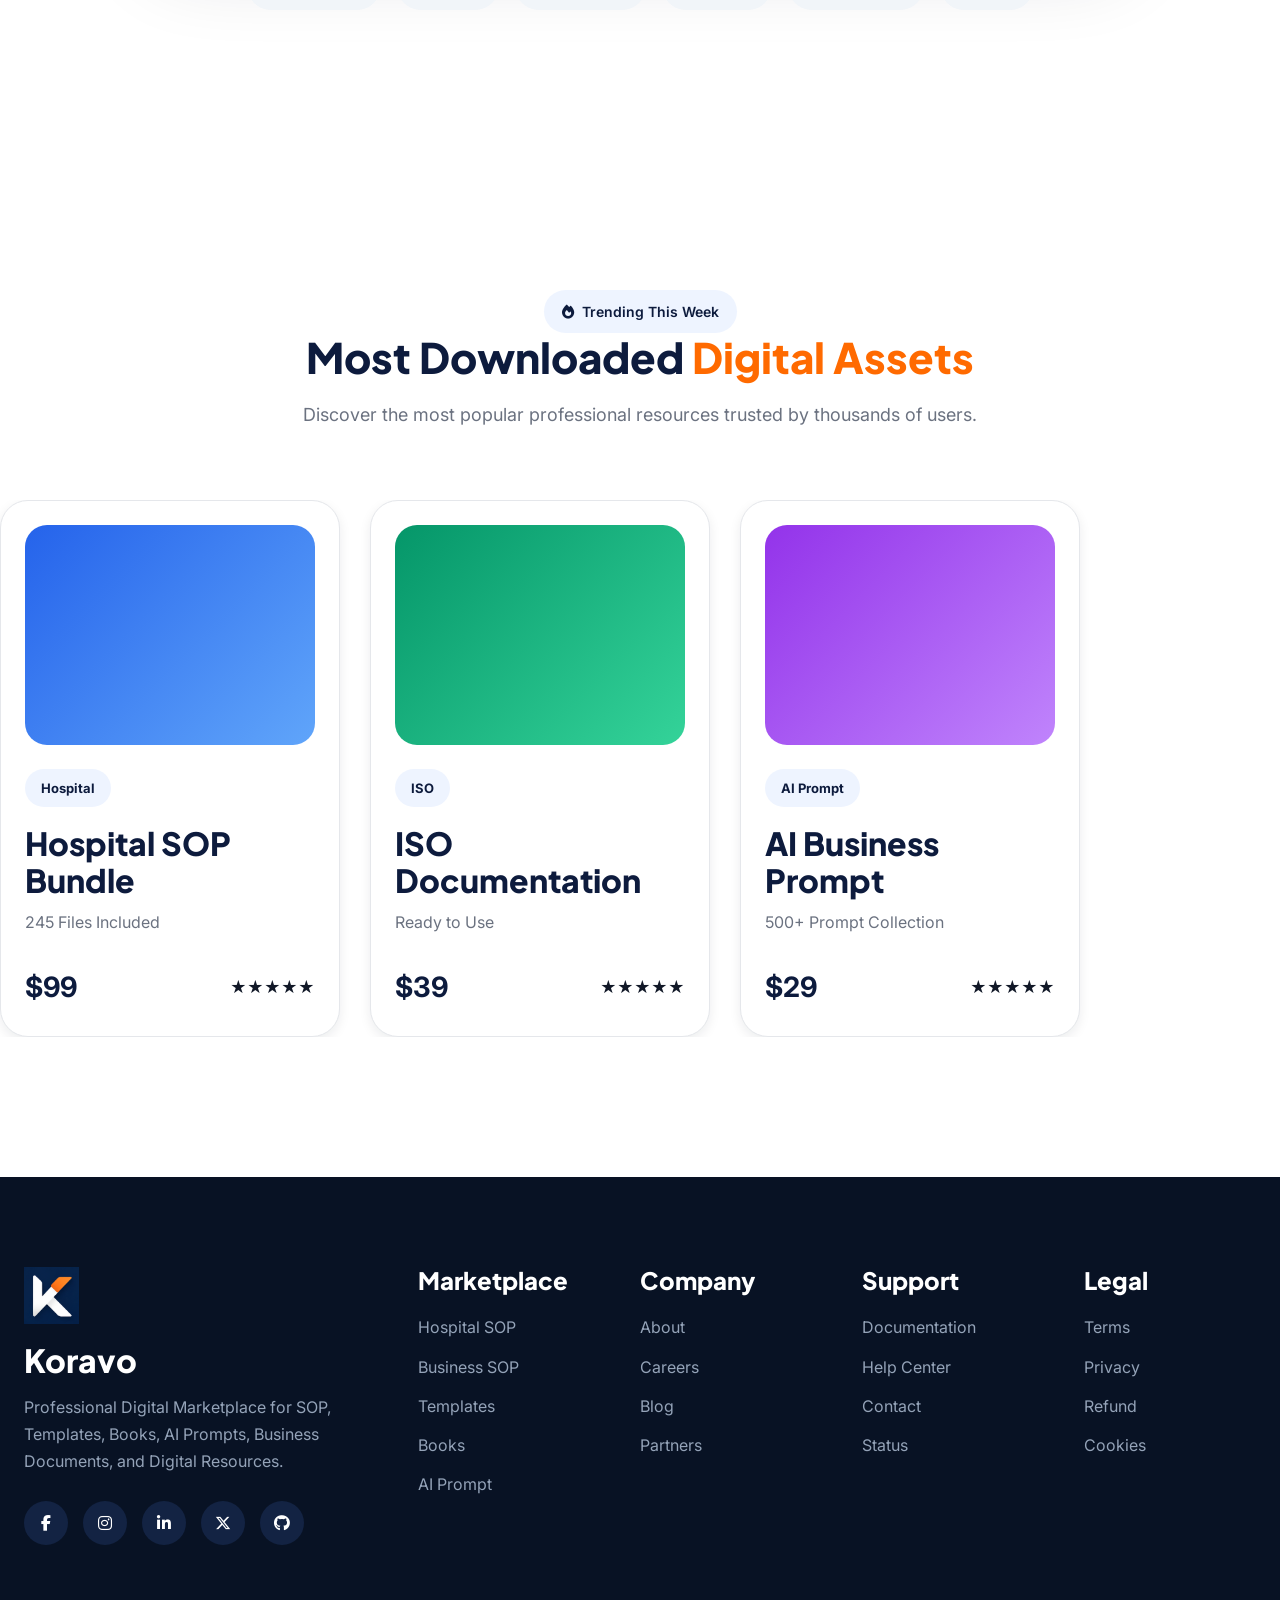
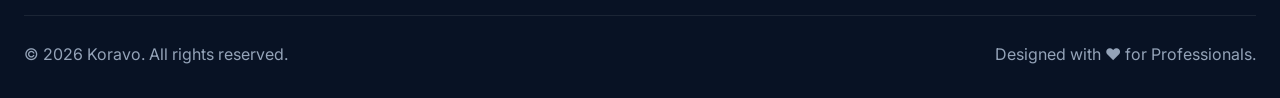
==== commit dad1704c: "feat logo" ====
--- a/index.html
+++ b/index.html
@@ -11,6 +11,7 @@
     <link rel="stylesheet" href="assets/css/components.css" />
     <link rel="stylesheet" href="assets/css/animations.css" />
     <link rel="stylesheet" href="assets/css/responsive.css" />
+    <link rel="icon" type="image/png" href="assets/images/favicon.png" />
 
     <link
       rel="stylesheet"
@@ -24,9 +25,7 @@
           <!-- Logo -->
 
           <a href="index.html" class="navbar__logo">
-            <img src="assets/images/logo.svg" alt="Koravo" />
-
-            <span>Koravo</span>
+            <img src="assets/images/logo.png" alt="Koravo" />
           </a>
 
           <!-- Menu -->
@@ -970,7 +969,7 @@
       <div class="container">
         <div class="footer__top">
           <div class="footer-brand">
-            <img src="assets/images/logo.svg" alt="Koravo" />
+            <img src="assets/images/favicon.png" alt="Koravo" />
 
             <h3>Koravo</h3>
 
--- a/assets/css/components.css
+++ b/assets/css/components.css
@@ -34,20 +34,14 @@
 
 .navbar__logo {
   display: flex;
-
   align-items: center;
-
-  gap: 12px;
-
-  font-size: 24px;
-
-  font-weight: 800;
-
-  color: var(--primary);
+  flex-shrink: 0;
 }
 
 .navbar__logo img {
-  width: 42px;
+  width: 180px;
+  height: auto;
+  display: block;
 }
 
 .navbar__menu ul {
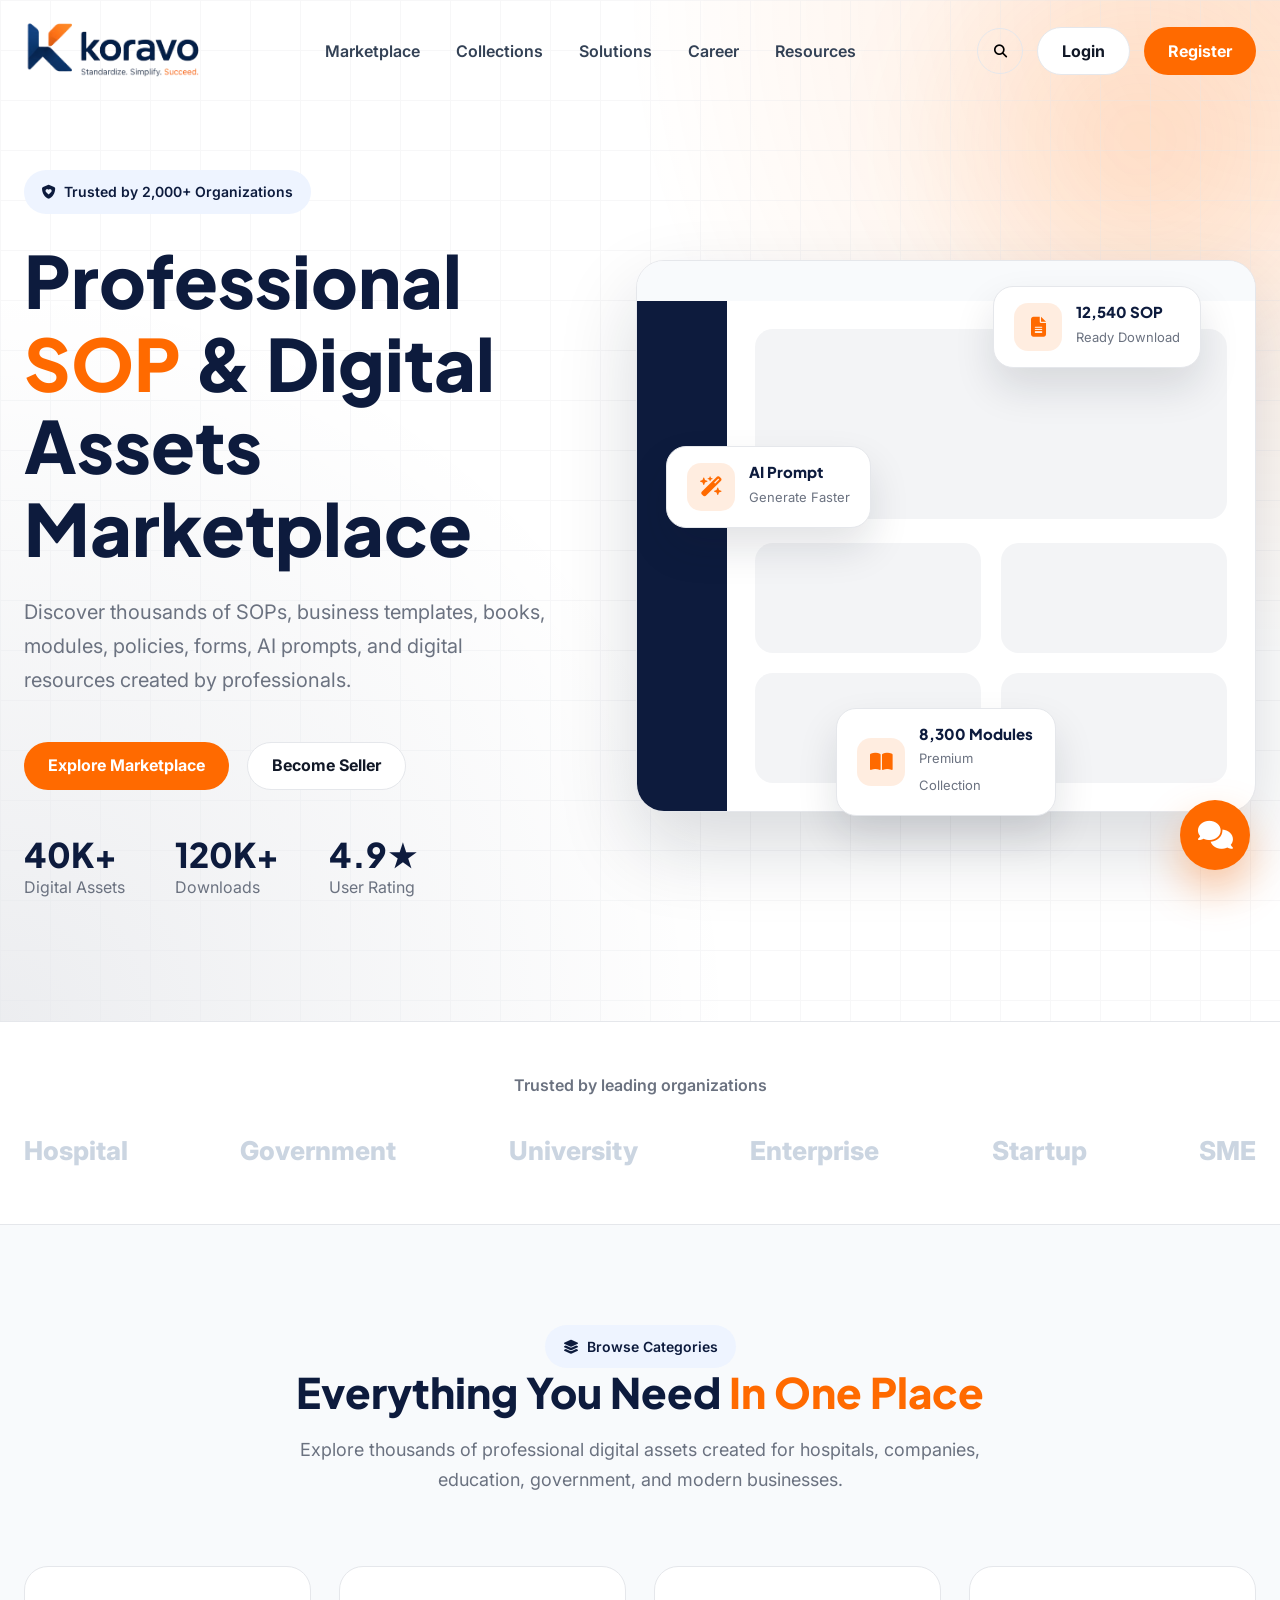
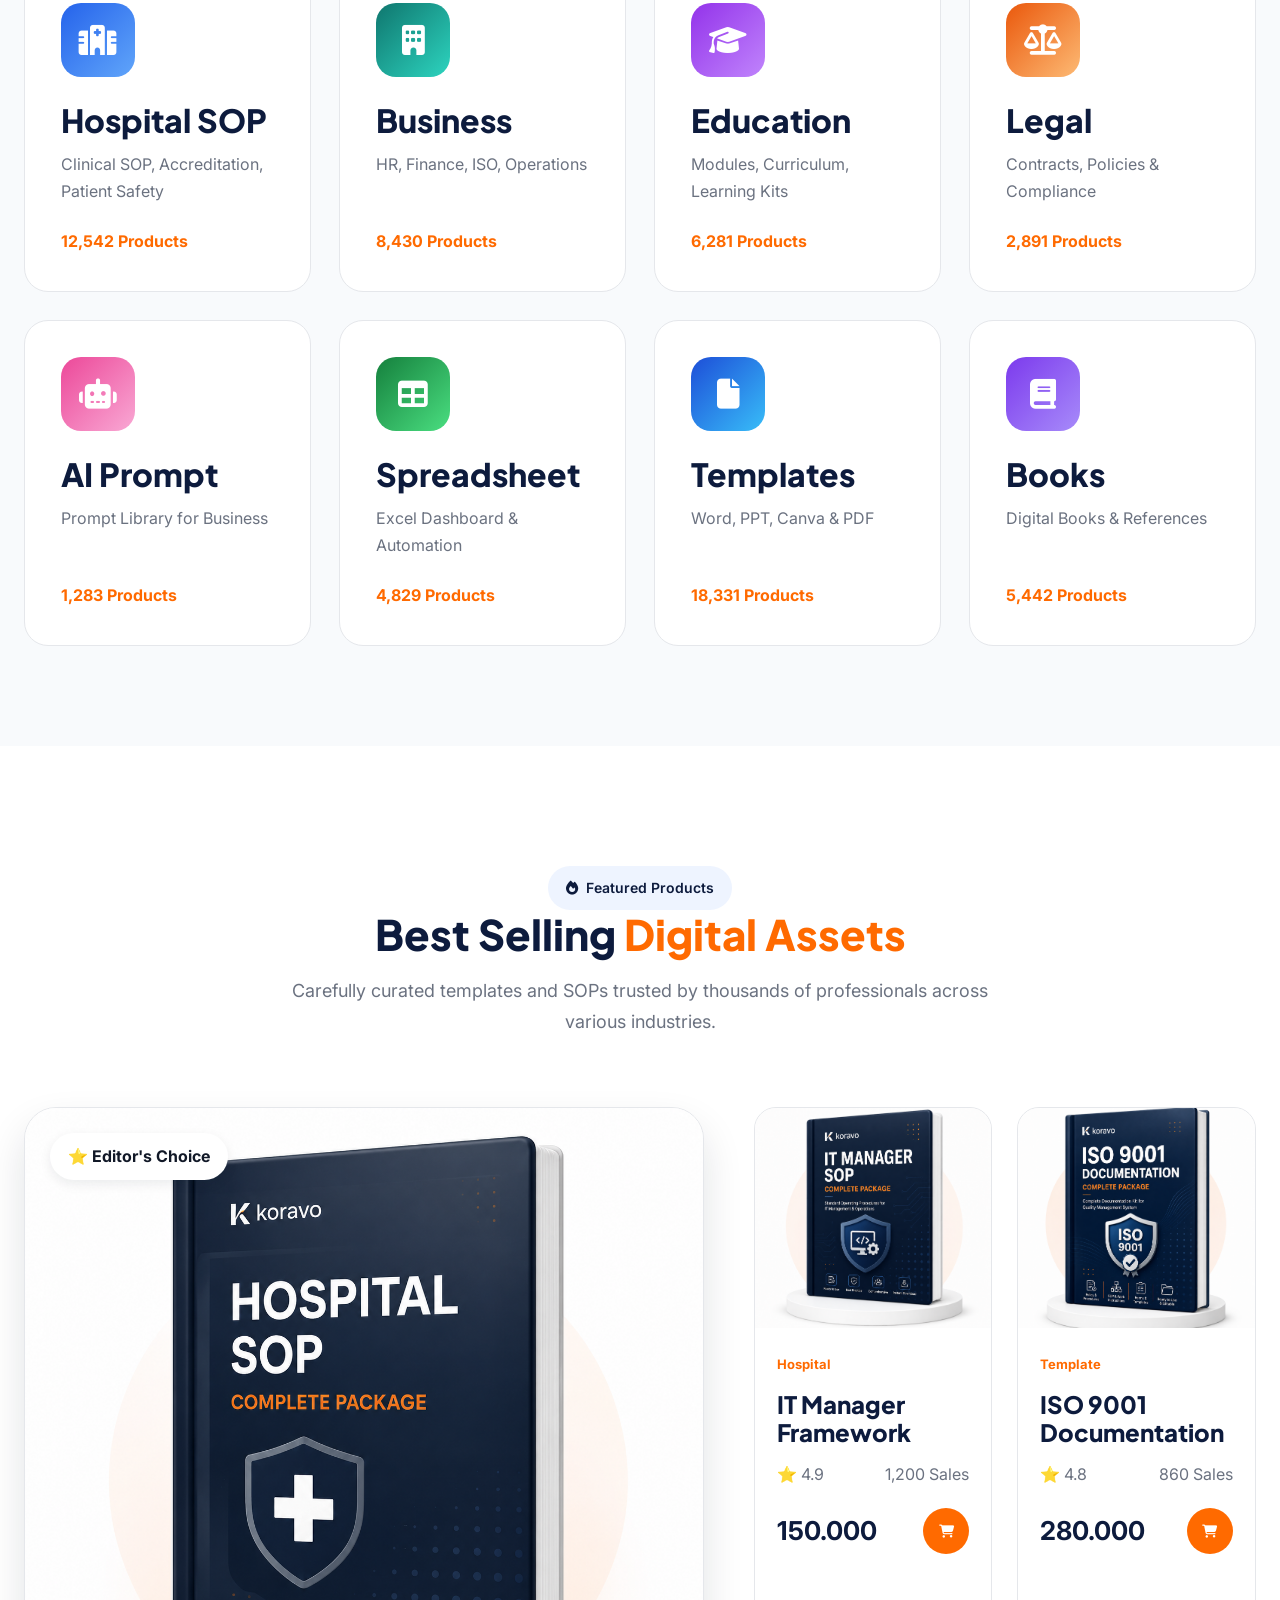
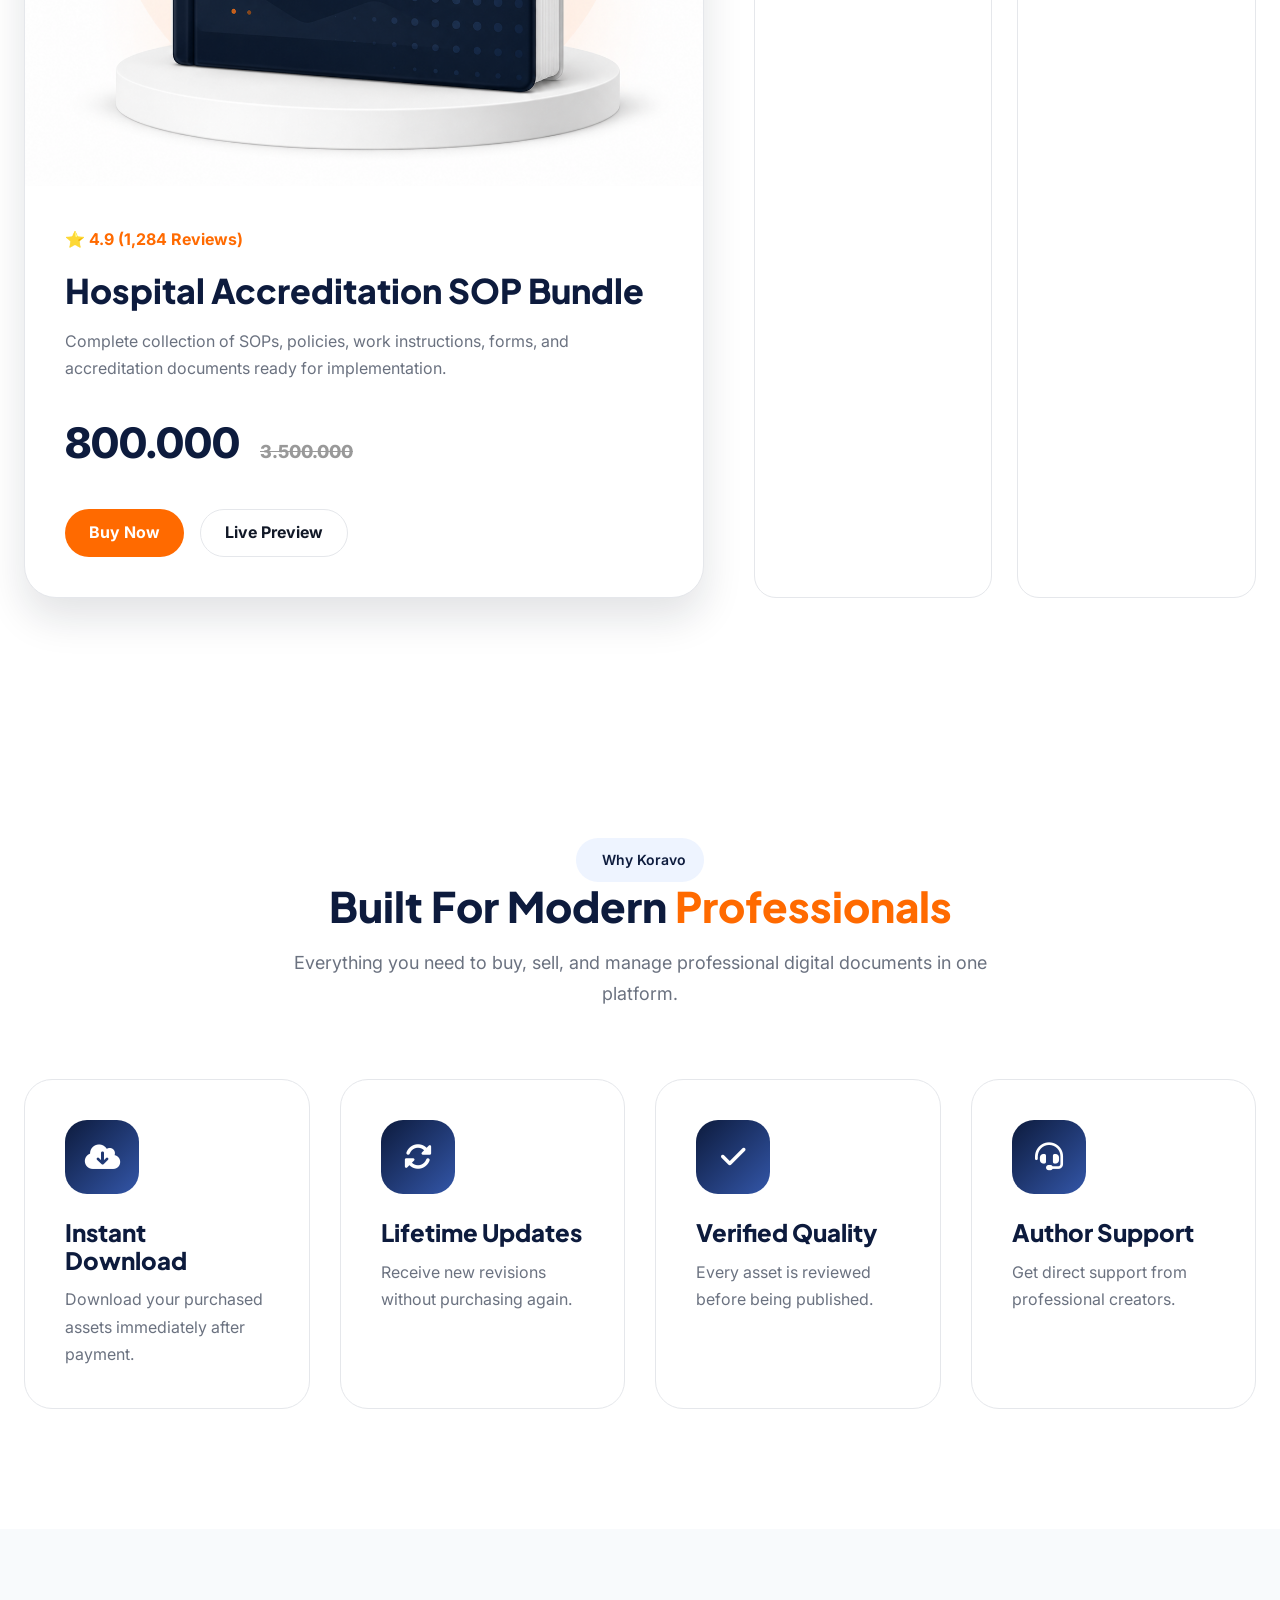
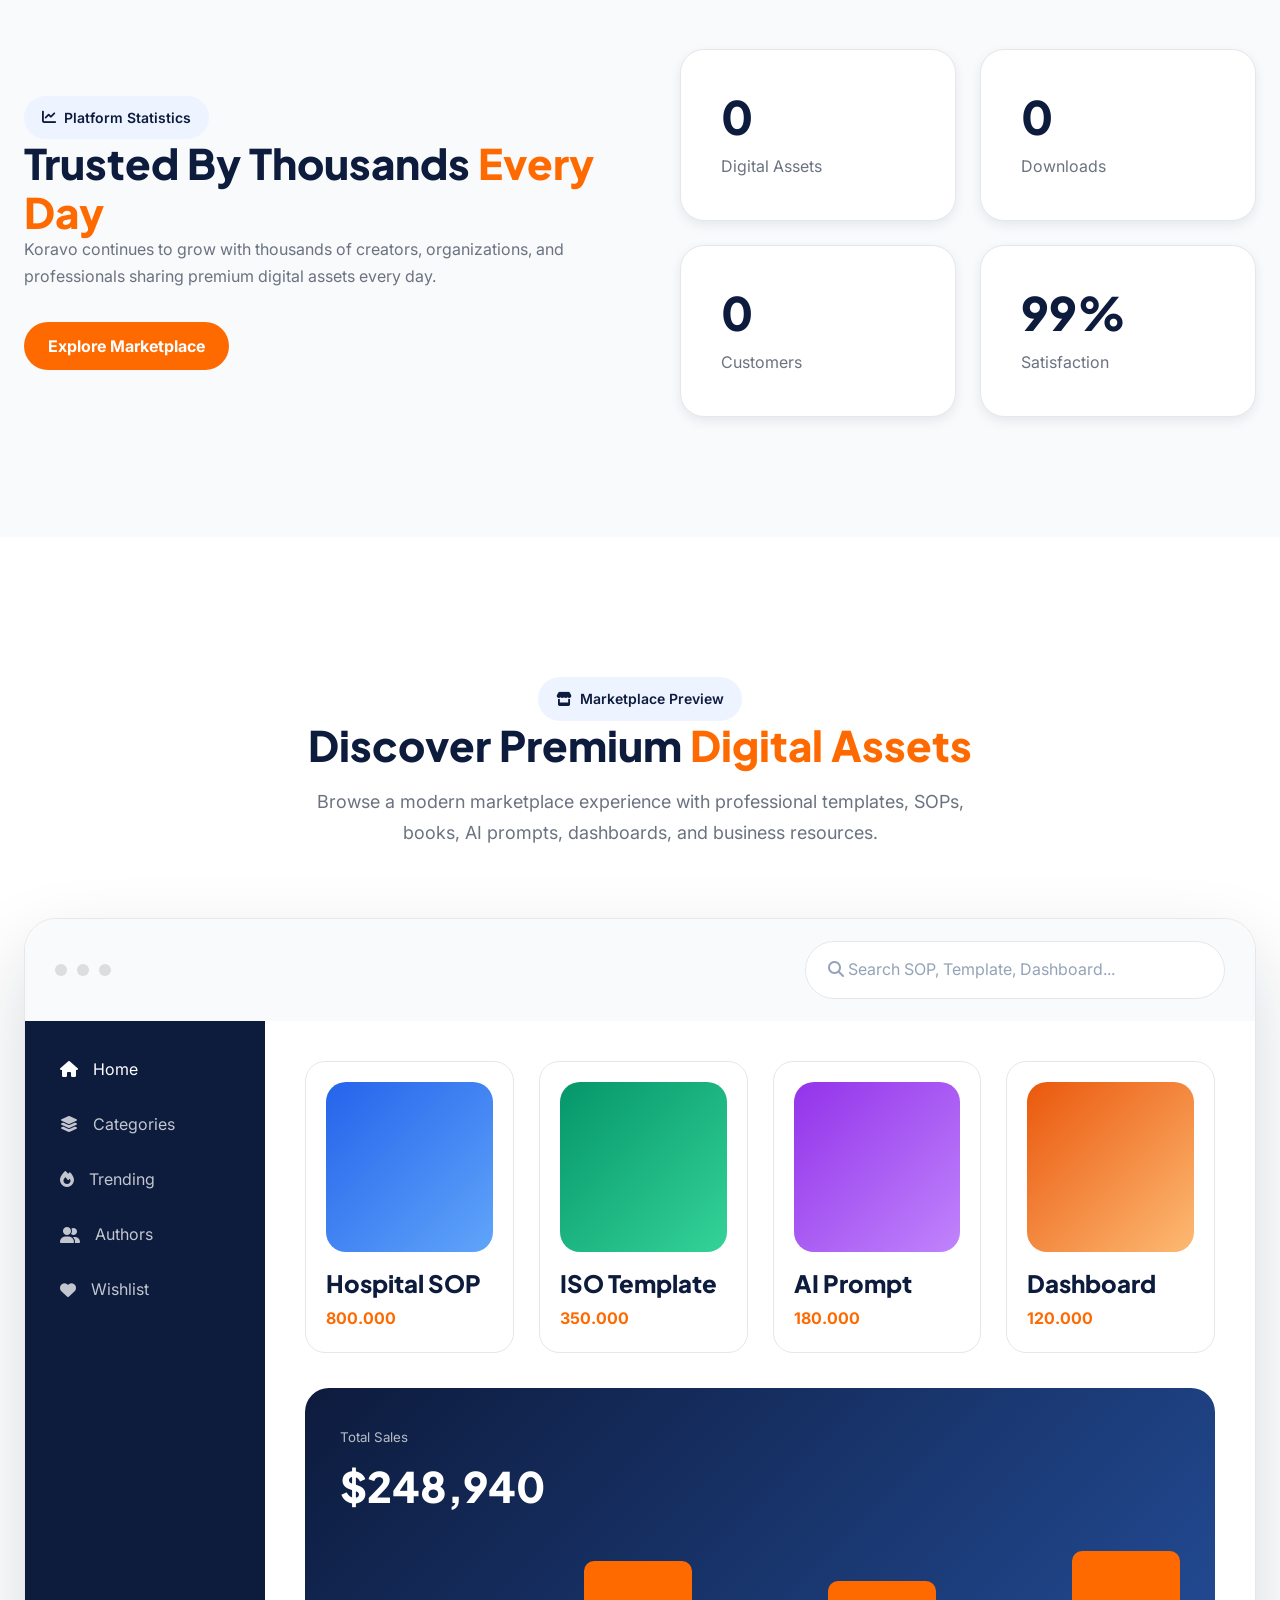
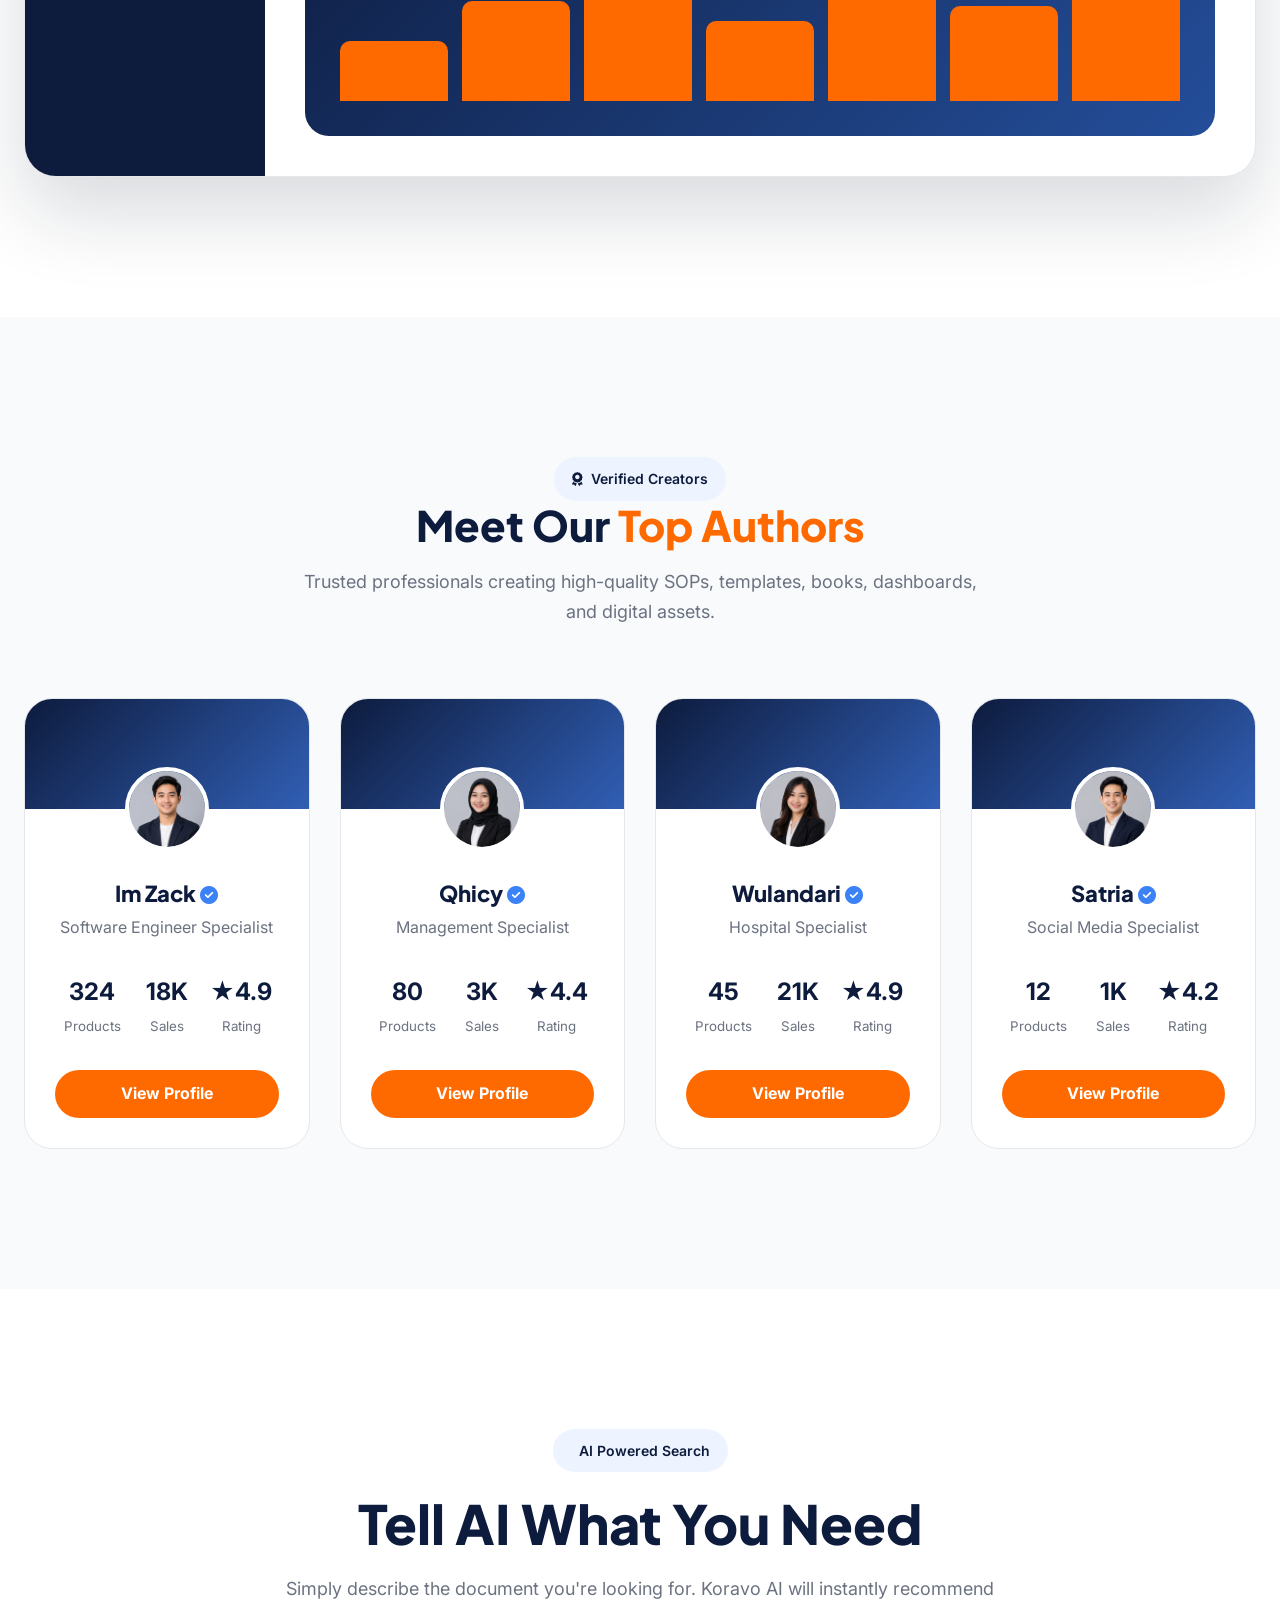
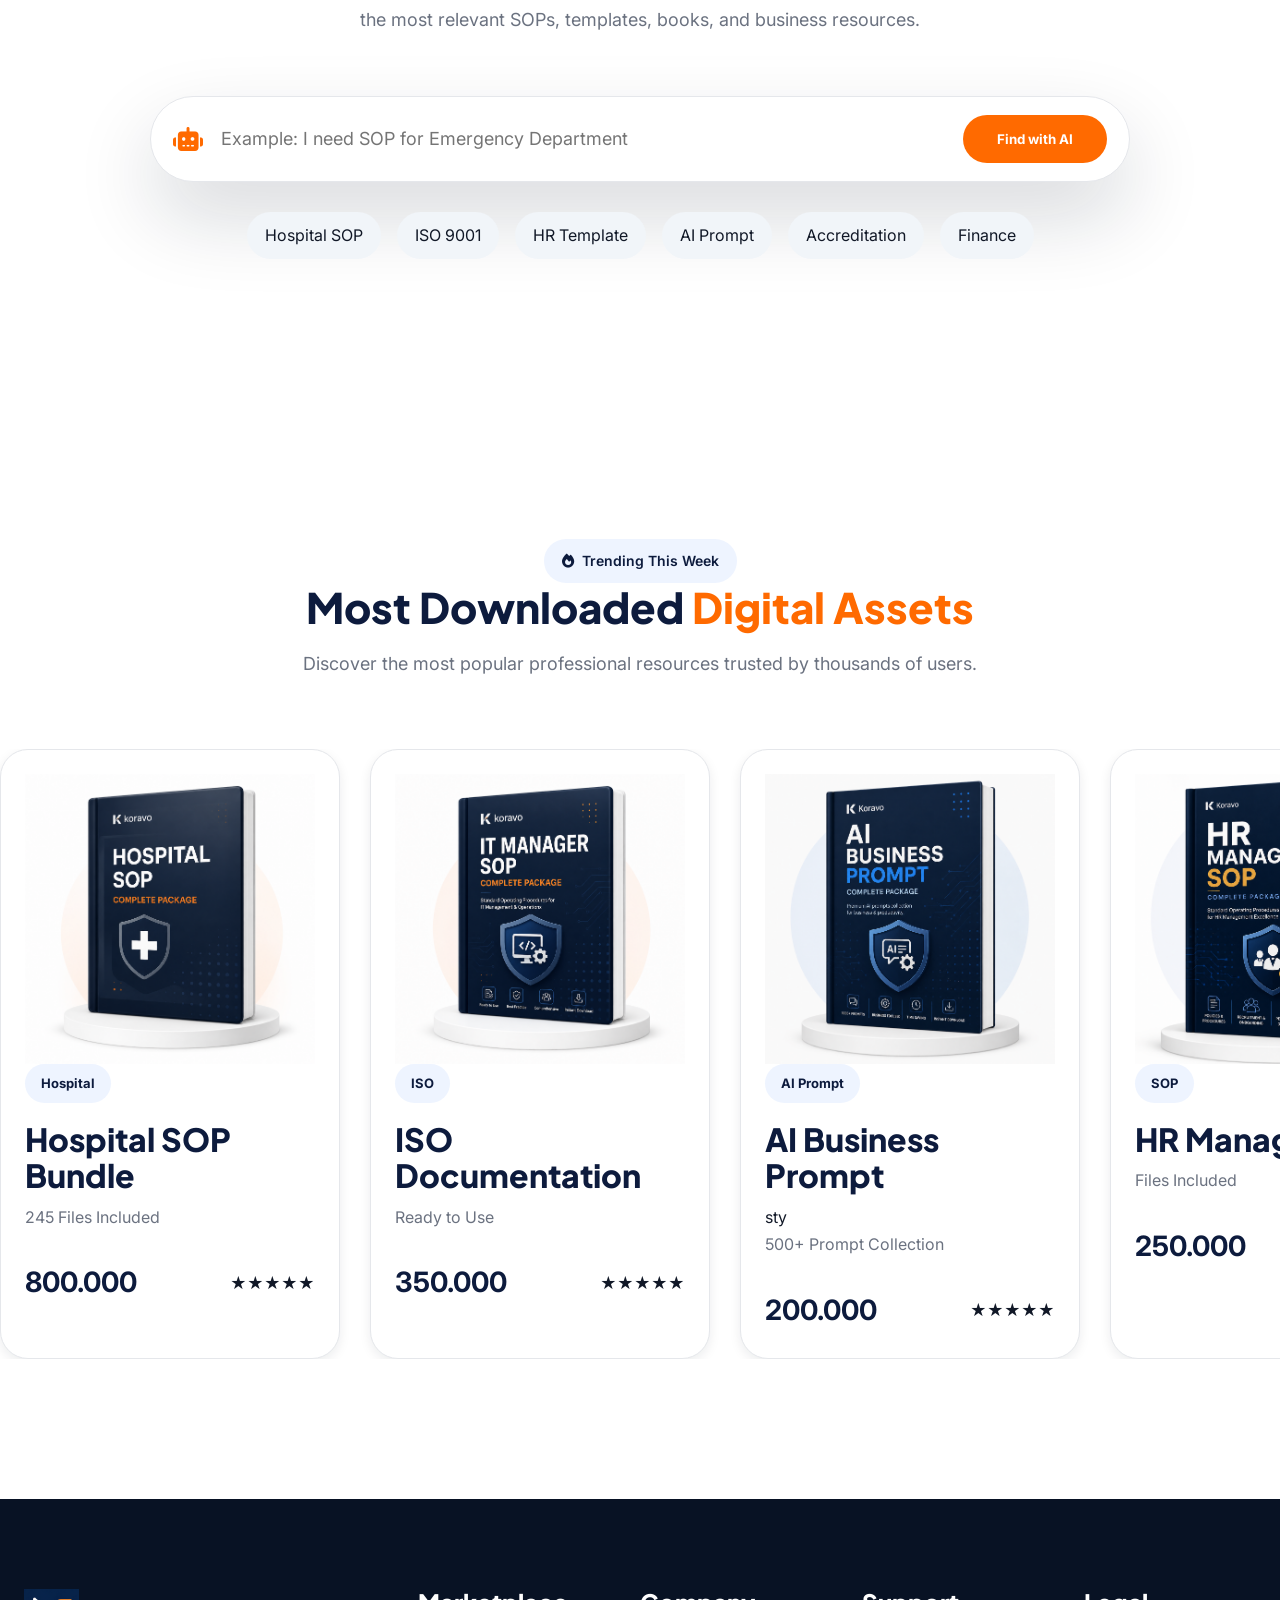
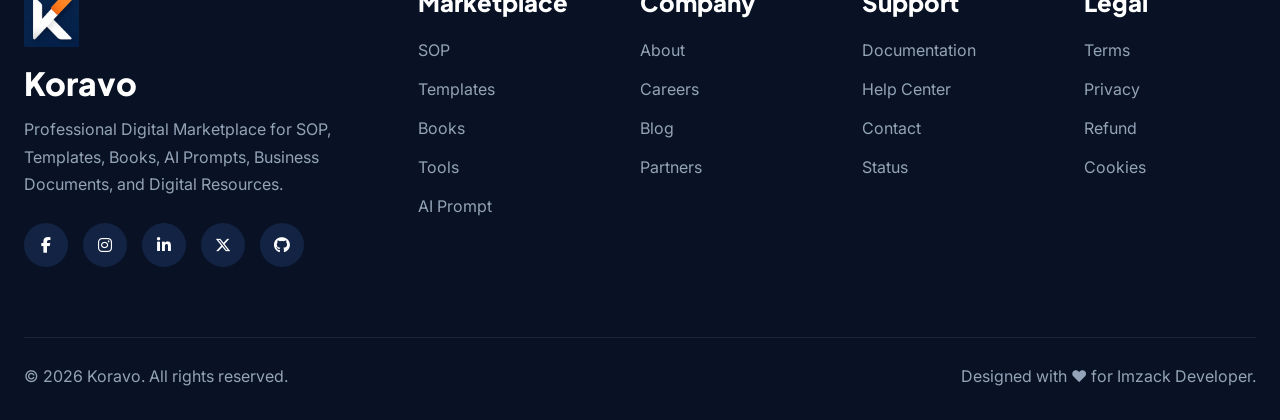
==== commit 4cff7b25: "pitch ladning page assets content" ====
--- a/index.html
+++ b/index.html
@@ -135,11 +135,41 @@
 
           <div class="hero__image">
             <div class="dashboard-card">
-              <div class="dashboard-top">
-                <span></span>
-                <span></span>
-                <span></span>
-              </div>
+              <div class="dashboard-top"></div>
+
+              <span>
+                <div class="hero__floating hero__floating--1">
+                  <i class="fa-solid fa-file-lines"></i>
+
+                  <div>
+                    <h4>12,540 SOP</h4>
+
+                    <span>Ready Download</span>
+                  </div>
+                </div>
+              </span>
+              <span>
+                <div class="hero__floating hero__floating--2">
+                  <i class="fa-solid fa-book-open"></i>
+
+                  <div>
+                    <h4>8,300 Modules</h4>
+
+                    <span>Premium Collection</span>
+                  </div>
+                </div>
+              </span>
+              <span>
+                <div class="hero__floating hero__floating--3">
+                  <i class="fa-solid fa-wand-magic-sparkles"></i>
+
+                  <div>
+                    <h4>AI Prompt</h4>
+
+                    <span>Generate Faster</span>
+                  </div>
+                </div>
+              </span>
 
               <div class="dashboard-body">
                 <div class="dashboard-sidebar"></div>
@@ -161,50 +191,6 @@
       </div>
     </section>
 
-    <section class="hero">
-      ...
-
-      <div class="hero__image">
-        ...
-
-        <div class="hero__floating hero__floating--1">...</div>
-
-        <div class="hero__floating hero__floating--2">...</div>
-
-        <div class="hero__floating hero__floating--3">...</div>
-      </div>
-    </section>
-
-    <div class="hero__floating hero__floating--1">
-      <i class="fa-solid fa-file-lines"></i>
-
-      <div>
-        <h4>12,540 SOP</h4>
-
-        <span>Ready Download</span>
-      </div>
-    </div>
-
-    <div class="hero__floating hero__floating--2">
-      <i class="fa-solid fa-book-open"></i>
-
-      <div>
-        <h4>8,300 Modules</h4>
-
-        <span>Premium Collection</span>
-      </div>
-    </div>
-
-    <div class="hero__floating hero__floating--3">
-      <i class="fa-solid fa-wand-magic-sparkles"></i>
-
-      <div>
-        <h4>AI Prompt</h4>
-
-        <span>Generate Faster</span>
-      </div>
-    </div>
-
     <section class="trusted">
       <div class="container">
         <p>Trusted by leading organizations</p>
@@ -392,10 +378,7 @@
 
           <div class="featured-highlight">
             <div class="featured-highlight__image">
-              <img
-                src="assets/images/featured-preview.png"
-                alt="Featured Product"
-              />
+              <img src="assets/images/preview1.png" alt="Featured Product" />
 
               <span class="featured-label"> ⭐ Editor's Choice </span>
             </div>
@@ -411,9 +394,9 @@
               </p>
 
               <div class="featured-price">
-                $99
-
-                <small>$149</small>
+                800.000
+
+                <small>3.500.000</small>
               </div>
 
               <div class="featured-buttons">
@@ -430,12 +413,12 @@
             <!-- CARD -->
 
             <div class="product-card">
-              <img src="assets/images/product1.jpg" />
+              <img src="assets/images/product1.png" />
 
               <div class="product-card__body">
                 <span class="product-category"> Hospital </span>
 
-                <h4>Emergency Department SOP</h4>
+                <h4>IT Manager Framework</h4>
 
                 <div class="product-info">
                   ⭐ 4.9
@@ -444,7 +427,7 @@
                 </div>
 
                 <div class="product-footer">
-                  <strong> $29 </strong>
+                  <strong> 150.000 </strong>
 
                   <button>
                     <i class="fa-solid fa-cart-shopping"></i>
@@ -456,7 +439,7 @@
             <!-- CARD -->
 
             <div class="product-card">
-              <img src="assets/images/product2.jpg" />
+              <img src="assets/images/product2.png" />
 
               <div class="product-card__body">
                 <span class="product-category"> Template </span>
@@ -470,7 +453,7 @@
                 </div>
 
                 <div class="product-footer">
-                  <strong> $39 </strong>
+                  <strong> 280.000 </strong>
 
                   <button>
                     <i class="fa-solid fa-cart-shopping"></i>
@@ -537,7 +520,7 @@
 
           <div class="why-card">
             <div class="why-card__icon">
-              <i class="fa-solid fa-shield-check"></i>
+              <i class="fa-solid fa-check"></i>
             </div>
 
             <h3>Verified Quality</h3>
@@ -699,7 +682,7 @@
 
                   <h4>Hospital SOP</h4>
 
-                  <span>$49</span>
+                  <span>800.000</span>
                 </div>
 
                 <div class="mini-product">
@@ -707,7 +690,7 @@
 
                   <h4>ISO Template</h4>
 
-                  <span>$29</span>
+                  <span>350.000</span>
                 </div>
 
                 <div class="mini-product">
@@ -715,7 +698,7 @@
 
                   <h4>AI Prompt</h4>
 
-                  <span>$19</span>
+                  <span>180.000</span>
                 </div>
 
                 <div class="mini-product">
@@ -723,7 +706,7 @@
 
                   <h4>Dashboard</h4>
 
-                  <span>$39</span>
+                  <span>120.000</span>
                 </div>
               </div>
 
@@ -786,33 +769,153 @@
             <div class="author-card__cover"></div>
 
             <div class="author-card__avatar">
-              <img src="assets/images/avatar1.jpg" alt="" />
+              <img src="assets/images/avatar1.png" alt="" />
             </div>
 
             <div class="author-card__body">
               <h3>
-                Zack Studio
+                Im Zack
 
                 <i class="fa-solid fa-circle-check"></i>
               </h3>
 
+              <span> Software Engineer Specialist </span>
+
+              <div class="author-stats">
+                <div>
+                  <strong> 324 </strong>
+
+                  <small> Products </small>
+                </div>
+
+                <div>
+                  <strong> 18K </strong>
+
+                  <small> Sales </small>
+                </div>
+
+                <div>
+                  <strong> ★4.9 </strong>
+
+                  <small> Rating </small>
+                </div>
+              </div>
+
+              <a href="#" class="btn btn-primary w-100"> View Profile </a>
+            </div>
+          </div>
+
+          <div class="author-card">
+            <div class="author-card__cover"></div>
+
+            <div class="author-card__avatar">
+              <img src="assets/images/avatar2.png" alt="" />
+            </div>
+
+            <div class="author-card__body">
+              <h3>
+                Qhicy
+
+                <i class="fa-solid fa-circle-check"></i>
+              </h3>
+
+              <span> Management Specialist </span>
+
+              <div class="author-stats">
+                <div>
+                  <strong> 80 </strong>
+
+                  <small> Products </small>
+                </div>
+
+                <div>
+                  <strong> 3K </strong>
+
+                  <small> Sales </small>
+                </div>
+
+                <div>
+                  <strong> ★4.4 </strong>
+
+                  <small> Rating </small>
+                </div>
+              </div>
+
+              <a href="#" class="btn btn-primary w-100"> View Profile </a>
+            </div>
+          </div>
+
+          <div class="author-card">
+            <div class="author-card__cover"></div>
+
+            <div class="author-card__avatar">
+              <img src="assets/images/avatar3.png" alt="" />
+            </div>
+
+            <div class="author-card__body">
+              <h3>
+                Wulandari
+
+                <i class="fa-solid fa-circle-check"></i>
+              </h3>
+
               <span> Hospital Specialist </span>
 
               <div class="author-stats">
                 <div>
-                  <strong> 324 </strong>
+                  <strong> 45 </strong>
 
                   <small> Products </small>
                 </div>
 
                 <div>
-                  <strong> 18K </strong>
+                  <strong> 21K </strong>
 
                   <small> Sales </small>
                 </div>
 
                 <div>
                   <strong> ★4.9 </strong>
+
+                  <small> Rating </small>
+                </div>
+              </div>
+
+              <a href="#" class="btn btn-primary w-100"> View Profile </a>
+            </div>
+          </div>
+
+          <div class="author-card">
+            <div class="author-card__cover"></div>
+
+            <div class="author-card__avatar">
+              <img src="assets/images/avatar4.png" alt="" />
+            </div>
+
+            <div class="author-card__body">
+              <h3>
+                Satria
+
+                <i class="fa-solid fa-circle-check"></i>
+              </h3>
+
+              <span> Social Media Specialist </span>
+
+              <div class="author-stats">
+                <div>
+                  <strong> 12 </strong>
+
+                  <small> Products </small>
+                </div>
+
+                <div>
+                  <strong> 1K </strong>
+
+                  <small> Sales </small>
+                </div>
+
+                <div>
+                  <strong> ★4.2 </strong>
 
                   <small> Rating </small>
                 </div>
@@ -908,8 +1011,7 @@
           <!-- CARD -->
 
           <div class="showcase-card">
-            <div class="showcase-thumb blue"></div>
-
+            <img src="assets/images/preview1.png" alt="" />
             <span class="label"> Hospital </span>
 
             <h3>Hospital SOP Bundle</h3>
@@ -917,7 +1019,7 @@
             <p>245 Files Included</p>
 
             <div class="showcase-footer">
-              <strong> $99 </strong>
+              <strong> 800.000 </strong>
 
               <span> ★★★★★ </span>
             </div>
@@ -926,7 +1028,7 @@
           <!-- Copy card sebanyak yang dibutuhkan -->
 
           <div class="showcase-card">
-            <div class="showcase-thumb green"></div>
+            <img src="assets/images/product1.png" alt="" />
 
             <span class="label"> ISO </span>
 
@@ -935,23 +1037,40 @@
             <p>Ready to Use</p>
 
             <div class="showcase-footer">
-              <strong>$39</strong>
+              <strong>350.000</strong>
 
               <span>★★★★★</span>
             </div>
           </div>
 
           <div class="showcase-card">
-            <div class="showcase-thumb purple"></div>
+            <img src="assets/images/product3.png" alt="" />
 
             <span class="label"> AI Prompt </span>
 
             <h3>AI Business Prompt</h3>
+            sty
 
             <p>500+ Prompt Collection</p>
 
             <div class="showcase-footer">
-              <strong>$29</strong>
+              <strong>200.000</strong>
+
+              <span>★★★★★</span>
+            </div>
+          </div>
+
+          <div class="showcase-card">
+            <img src="assets/images/product4.png" alt="" />
+
+            <span class="label"> SOP </span>
+
+            <h3>HR Manager SOP</h3>
+
+            <p>Files Included</p>
+
+            <div class="showcase-footer">
+              <strong>250.000</strong>
 
               <span>★★★★★</span>
             </div>
@@ -994,13 +1113,13 @@
           <div class="footer-links">
             <h4>Marketplace</h4>
 
-            <a href="#">Hospital SOP</a>
-
-            <a href="#">Business SOP</a>
+            <a href="#">SOP</a>
 
             <a href="#">Templates</a>
 
             <a href="#">Books</a>
+
+            <a href="#">Tools</a>
 
             <a href="#">AI Prompt</a>
           </div>
@@ -1045,7 +1164,7 @@
         <div class="footer-bottom">
           <span> © 2026 Koravo. All rights reserved. </span>
 
-          <span> Designed with ❤️ for Professionals. </span>
+          <span> Designed with ❤️ for Imzack Developer. </span>
         </div>
       </div>
     </footer>
--- a/assets/css/components.css
+++ b/assets/css/components.css
@@ -253,10 +253,24 @@
   color: var(--text-light);
 }
 
+/*=========================================
+    HERO IMAGE
+=========================================*/
+
 .hero__image {
+  position: relative;
+
   display: flex;
 
   justify-content: center;
+
+  align-items: center;
+
+  width: 620px;
+
+  height: 560px;
+
+  margin: auto;
 }
 /*=========================================
         DASHBOARD MOCKUP
@@ -340,27 +354,32 @@
 /*=========================================
     FLOATING ELEMENTS
 =========================================*/
+/*=========================================
+    FLOATING ELEMENTS
+=========================================*/
 
 .hero__floating {
   position: absolute;
 
-  border-radius: 22px;
+  display: flex;
+
+  align-items: center;
+
+  gap: 14px;
+
+  padding: 16px 20px;
 
   background: #fff;
 
   border: 1px solid var(--border);
 
+  border-radius: 20px;
+
   box-shadow: var(--shadow-lg);
 
-  padding: 18px 22px;
-
-  display: flex;
-
-  align-items: center;
-
-  gap: 14px;
-
   animation: floatingCard 5s ease-in-out infinite;
+
+  max-width: 220px;
 }
 
 .hero__floating i {
@@ -368,7 +387,7 @@
 
   height: 48px;
 
-  border-radius: 16px;
+  border-radius: 14px;
 
   display: flex;
 
@@ -376,44 +395,41 @@
 
   align-items: center;
 
-  font-size: 22px;
-
   background: rgba(255, 106, 0, 0.12);
 
   color: var(--secondary);
+
+  font-size: 20px;
+
+  flex-shrink: 0;
 }
 
 .hero__floating h4 {
-  font-size: 16px;
-
-  margin-bottom: 3px;
+  font-size: 15px;
+
+  margin-bottom: 2px;
 }
 
 .hero__floating span {
-  font-size: 14px;
+  font-size: 13px;
 
   color: var(--text-light);
 }
 
+/* Position */
 .hero__floating--1 {
-  top: 40px;
-
-  right: 10px;
-}
-
+  top: 30px;
+  right: 55px;
+}
 .hero__floating--2 {
-  bottom: 40px;
-
-  left: -40px;
-
+  bottom: 0px;
+  left: 200px;
   animation-delay: 1.5s;
 }
 
 .hero__floating--3 {
-  top: 180px;
-
-  left: -70px;
-
+  top: 190px;
+  left: 30px;
   animation-delay: 3s;
 }
 /*=========================================
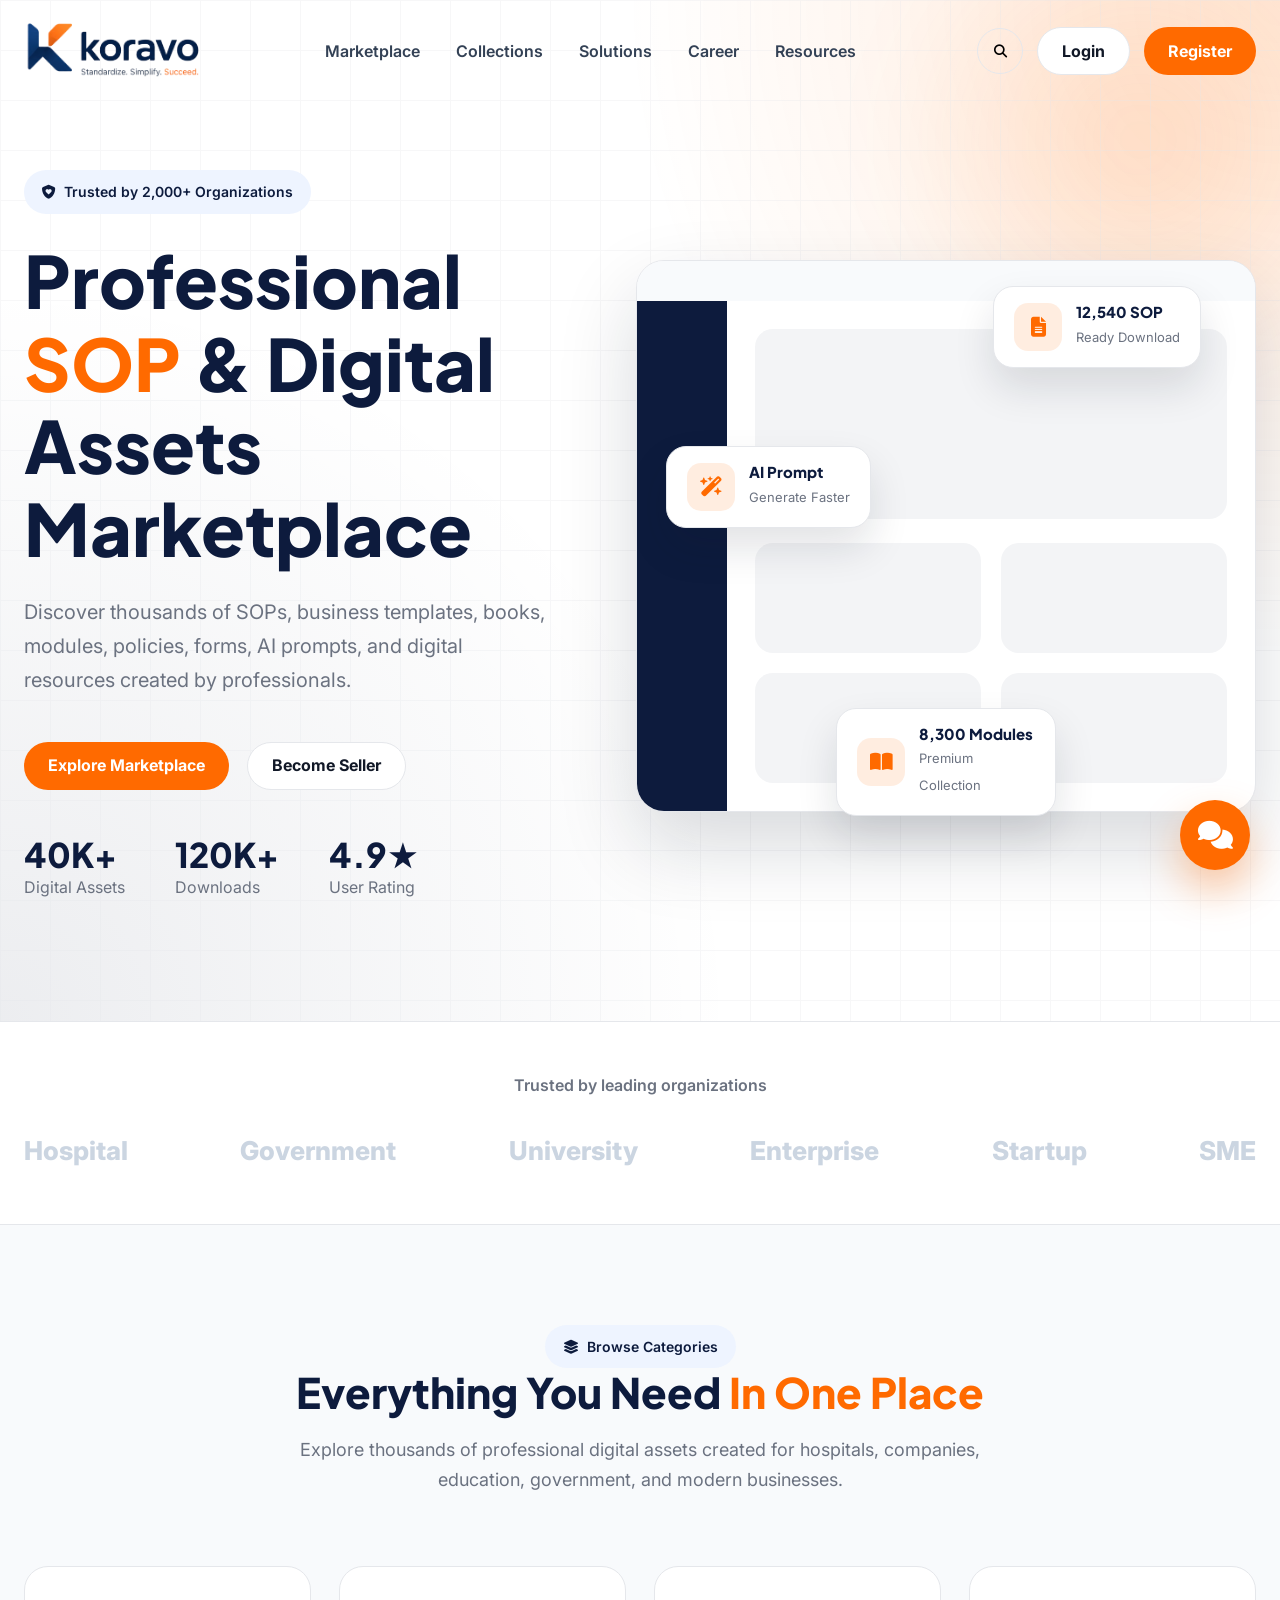
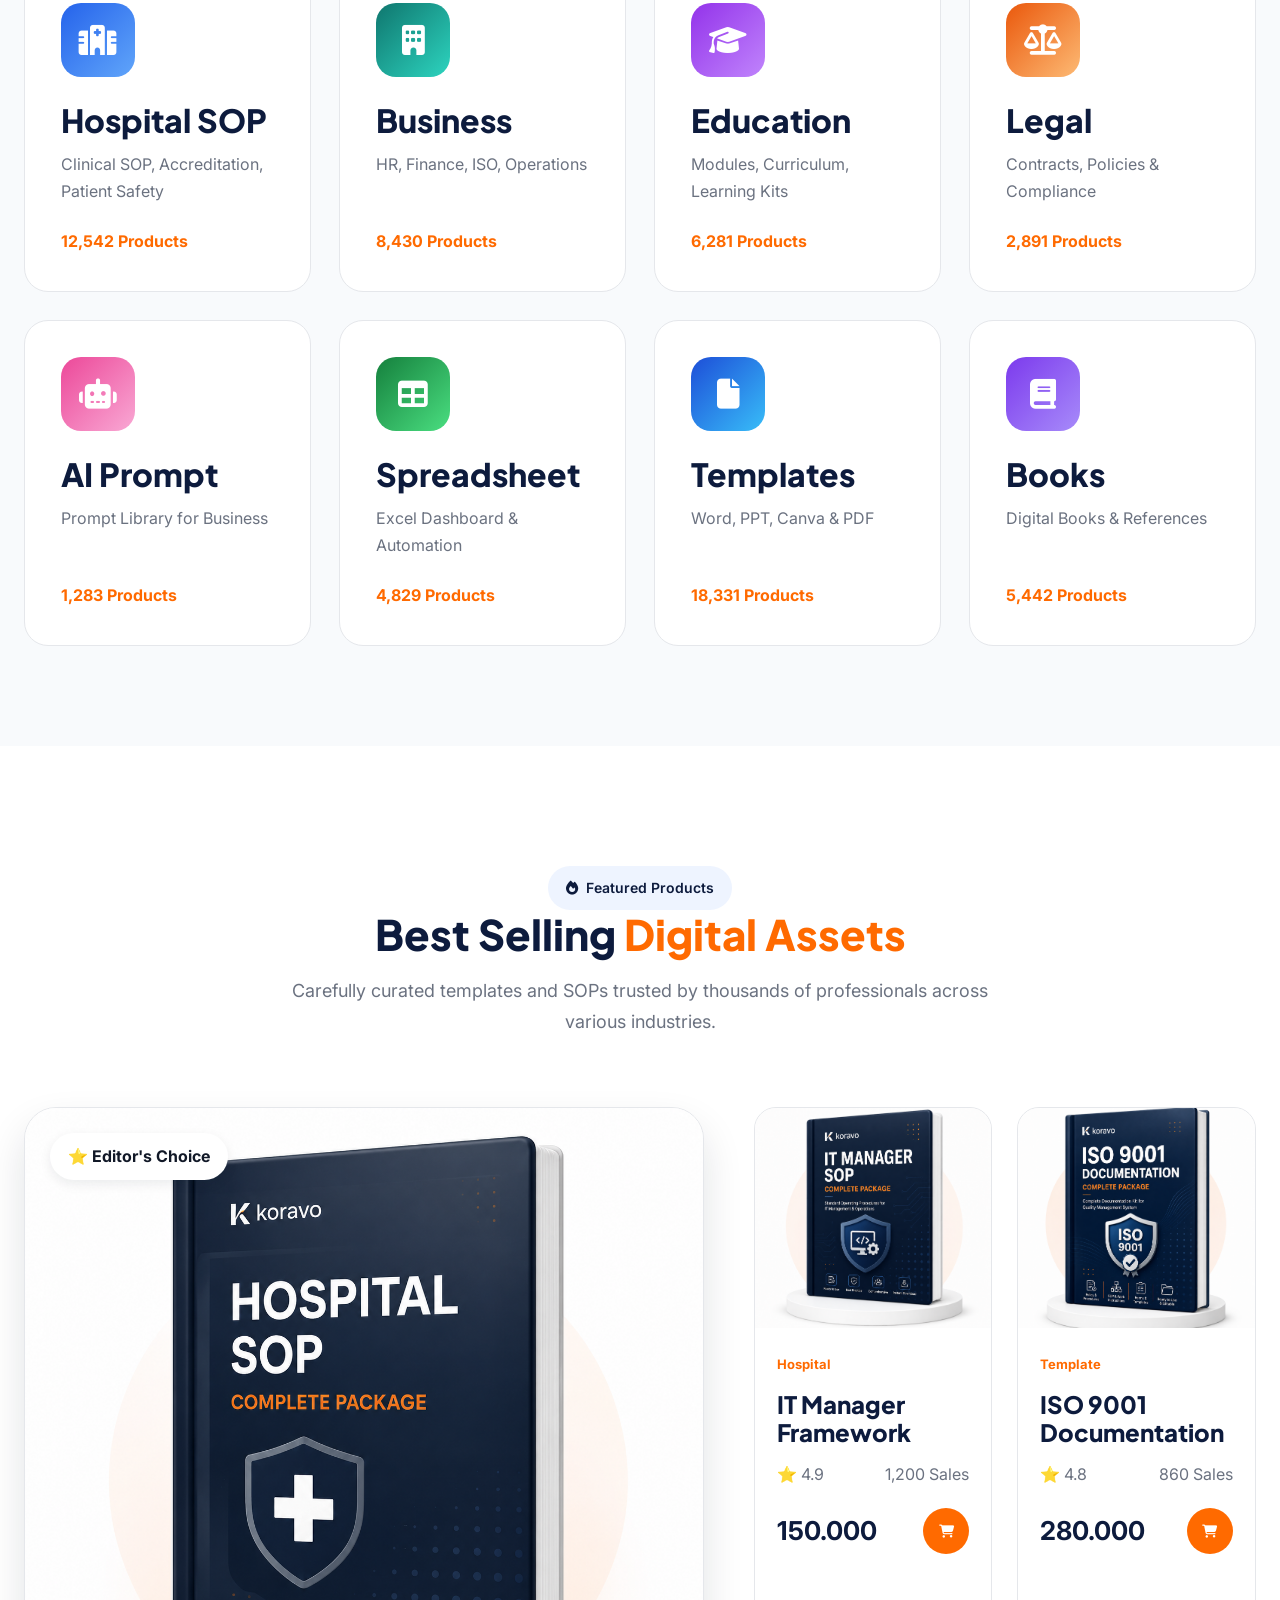
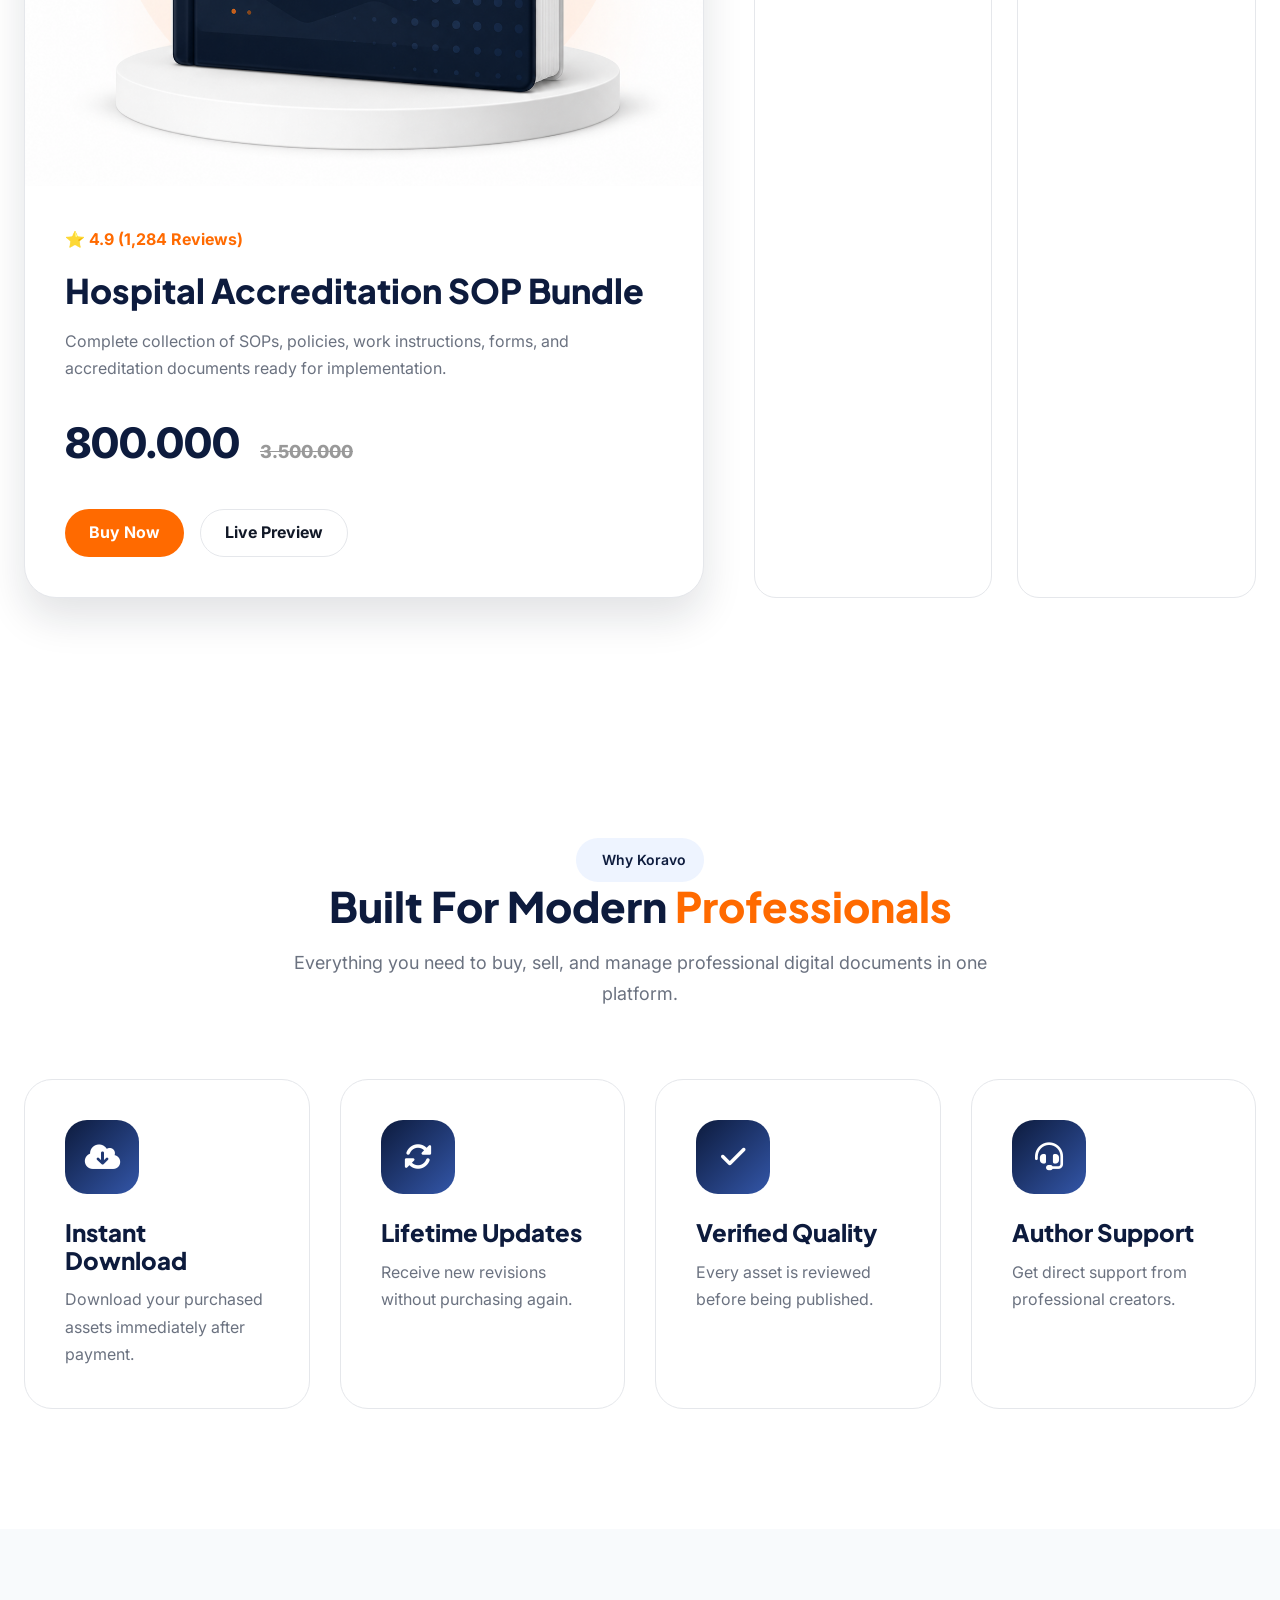
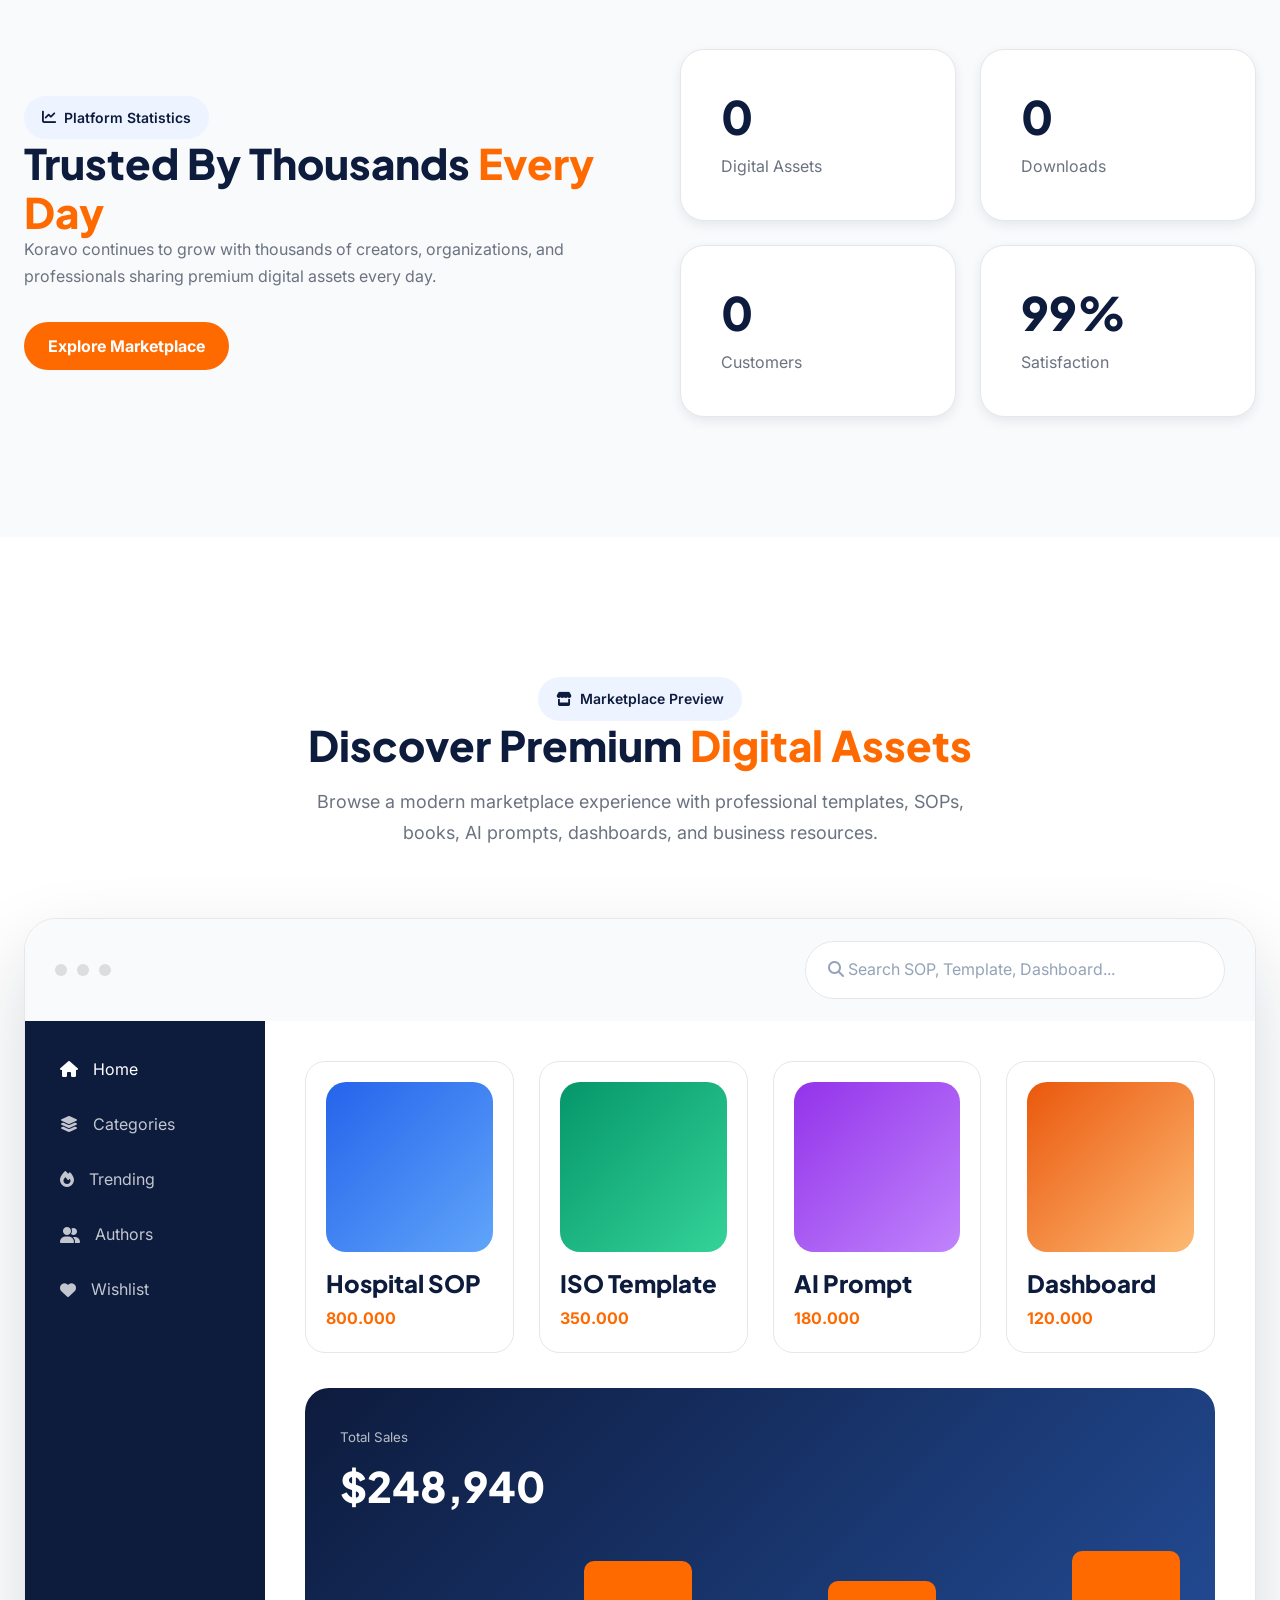
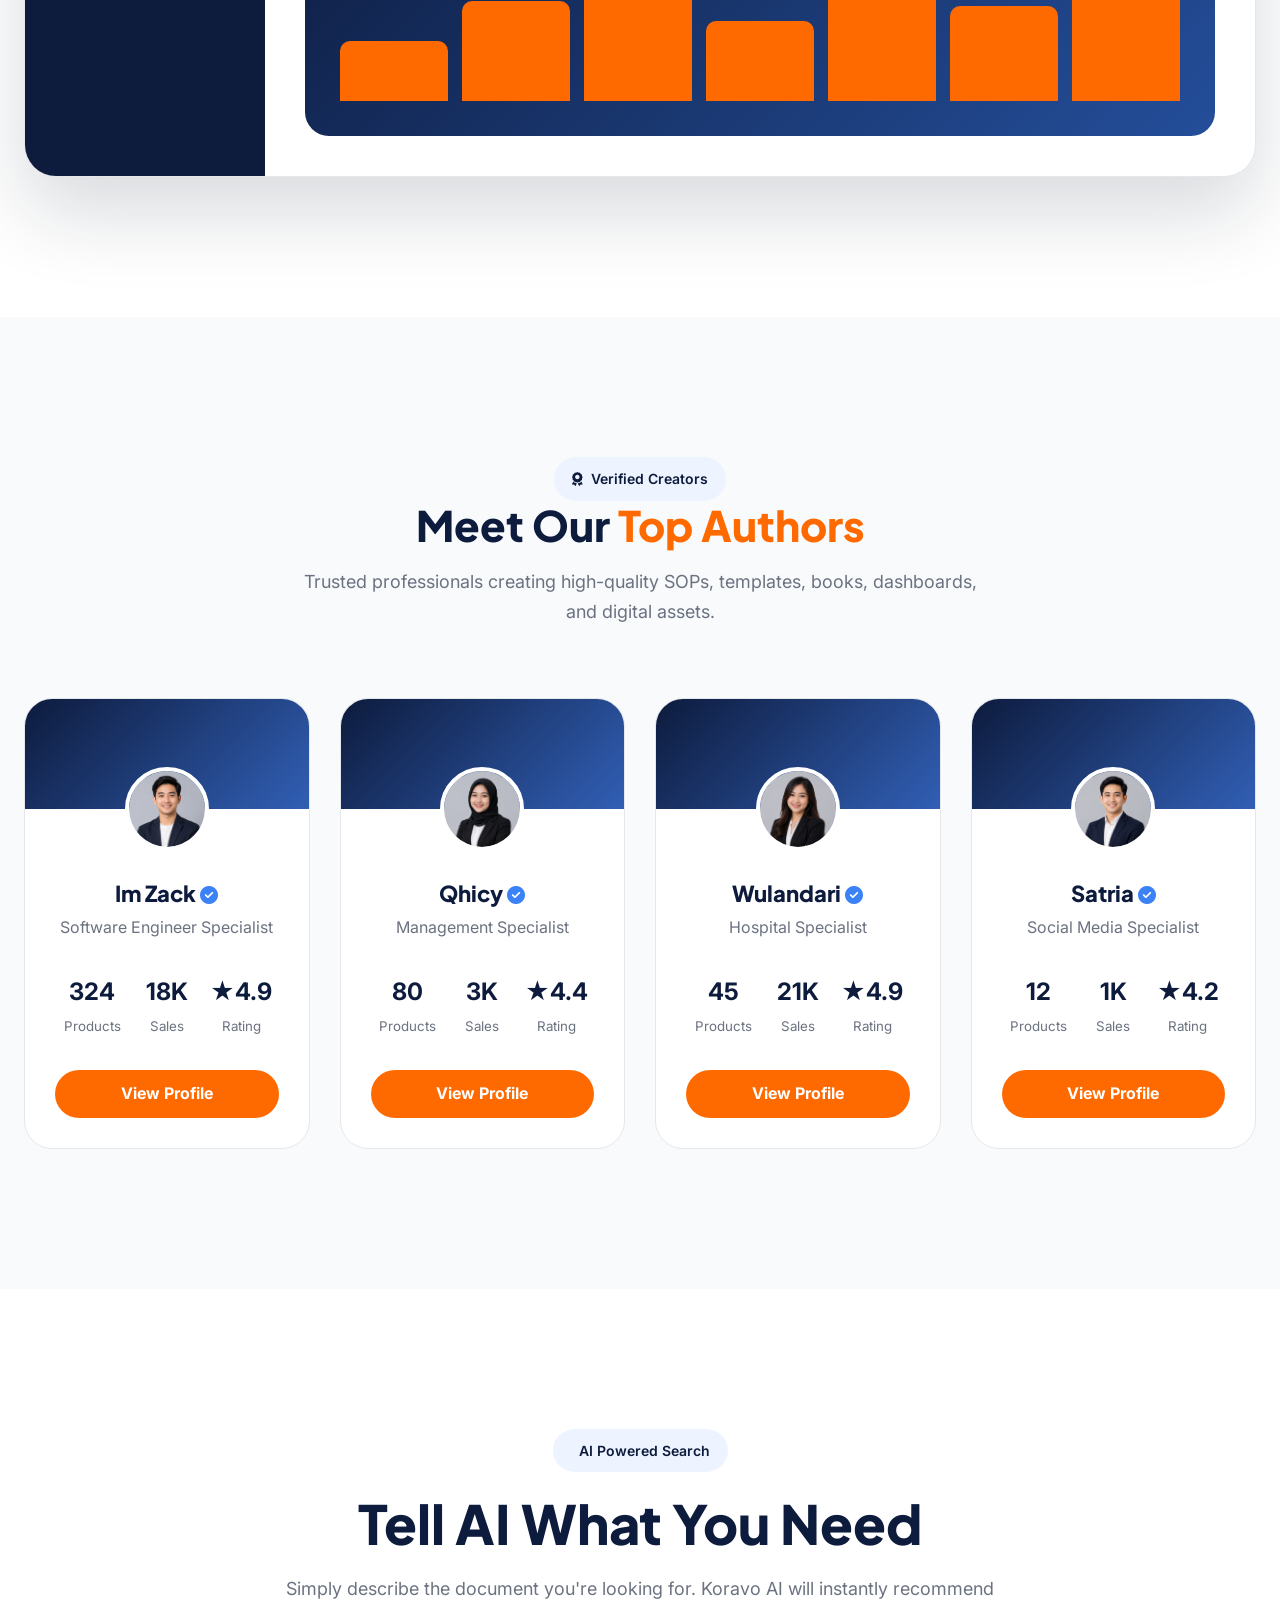
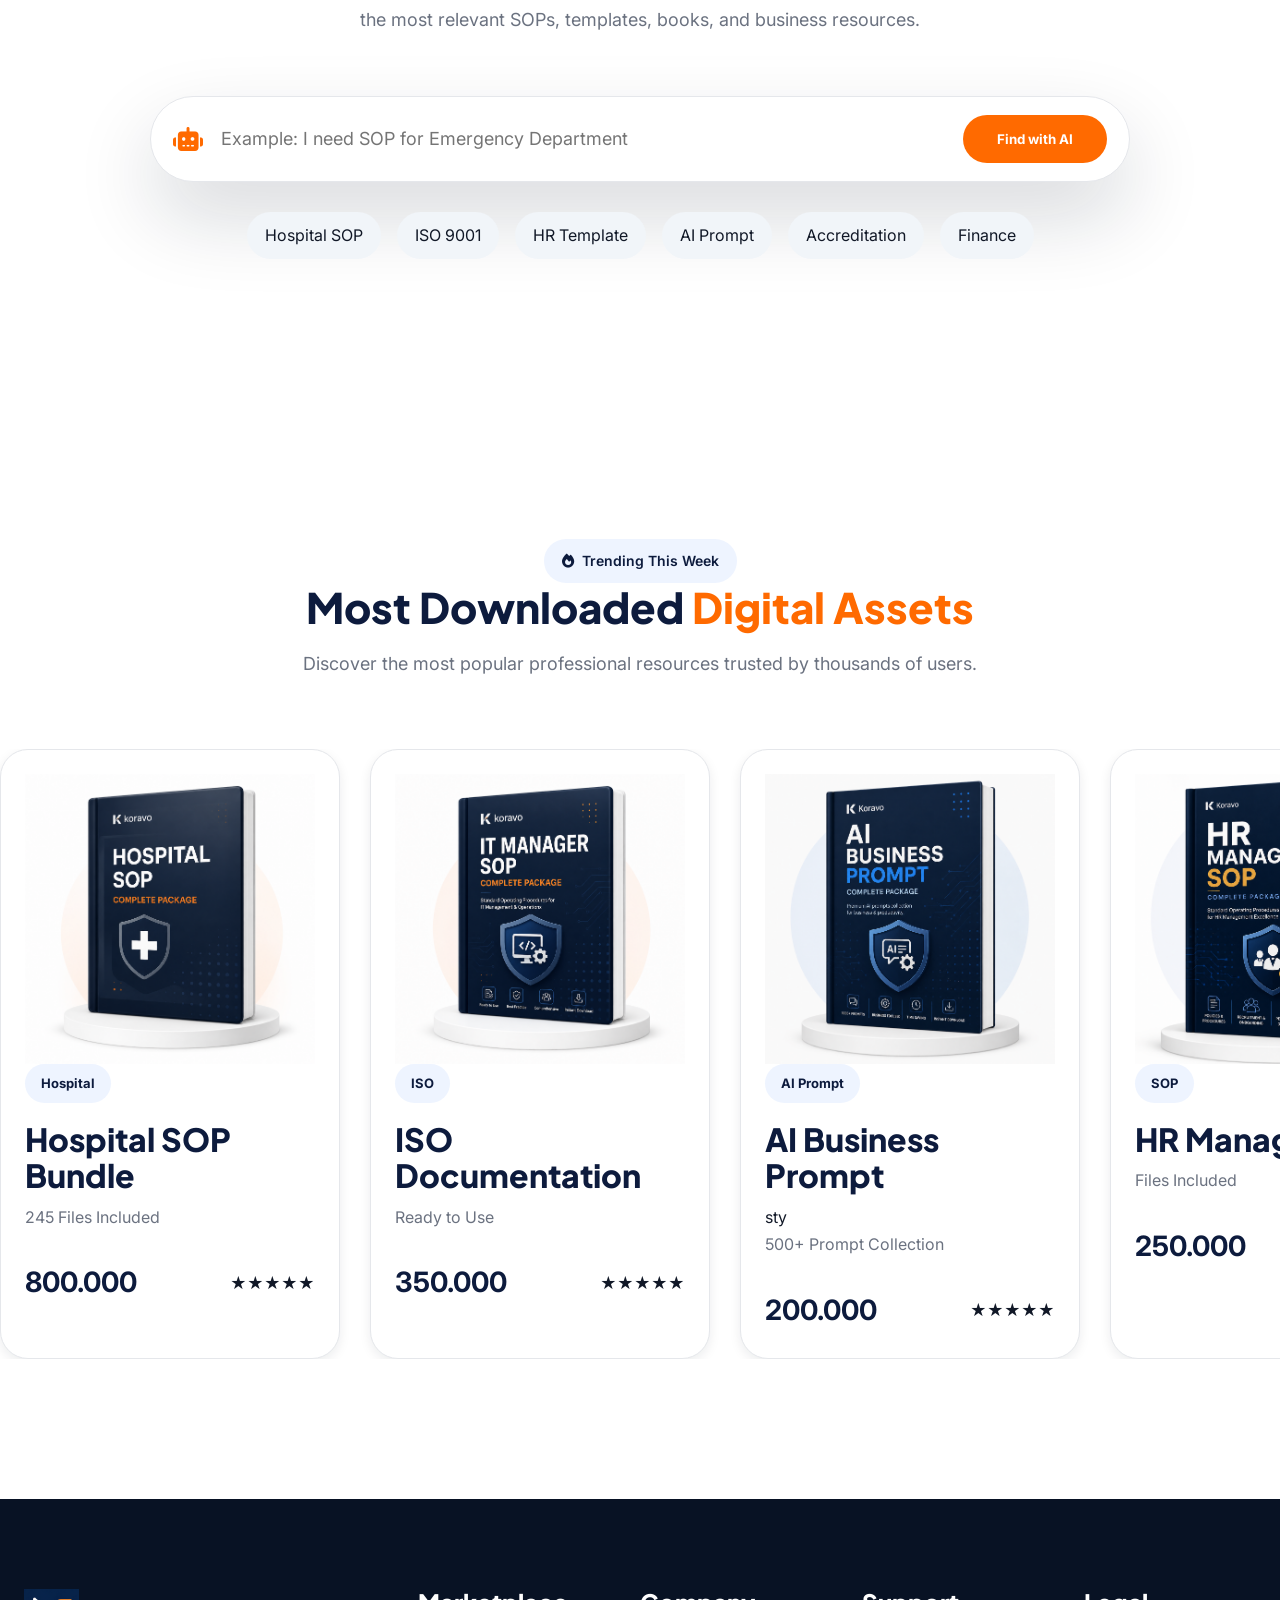
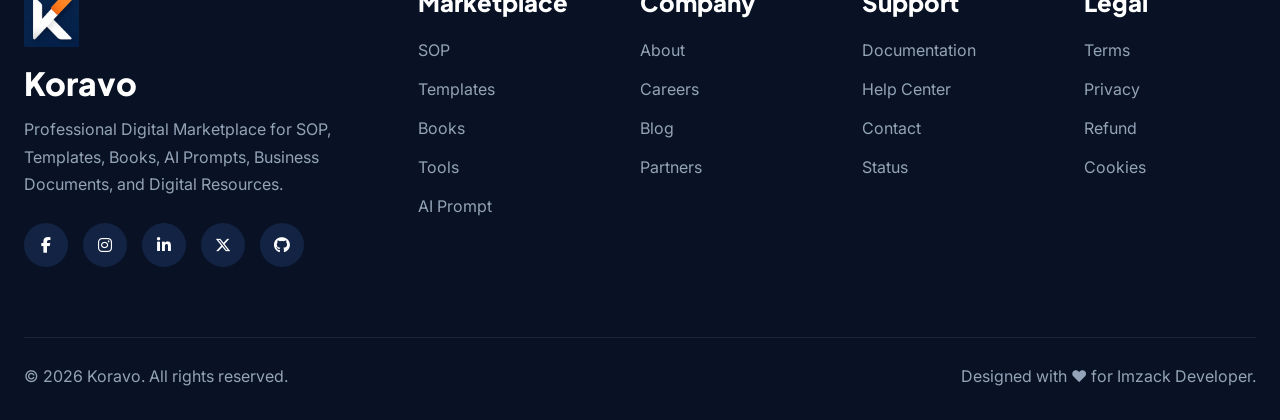
==== commit c3b532bf: "auth page" ====
--- a/index.html
+++ b/index.html
@@ -61,9 +61,9 @@
               <i class="fa-solid fa-magnifying-glass"></i>
             </button>
 
-            <a href="#" class="btn btn-light"> Login </a>
-
-            <a href="#" class="btn btn-primary"> Register </a>
+            <a href="login.html" class="btn btn-light"> Login </a>
+
+            <a href="register.html" class="btn btn-primary"> Register </a>
 
             <button class="mobile-toggle">
               <i class="fa-solid fa-bars"></i>
